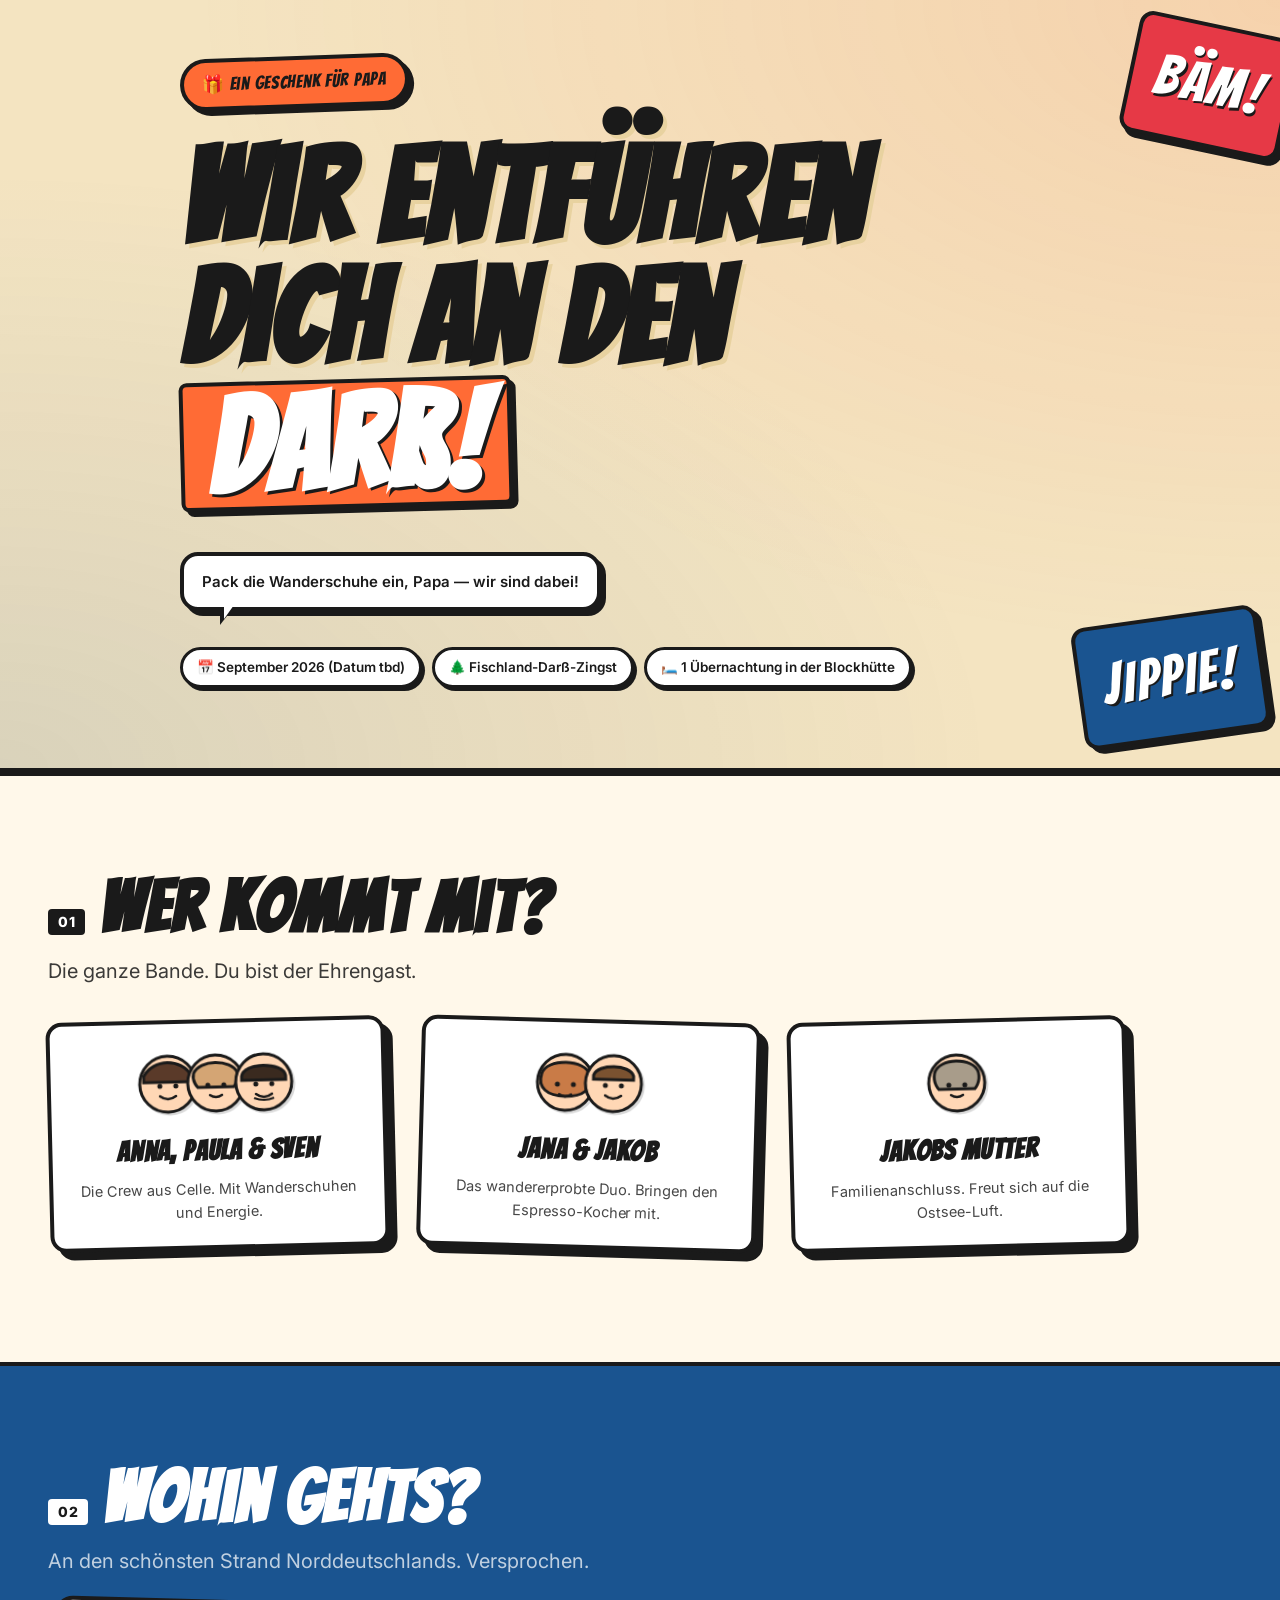
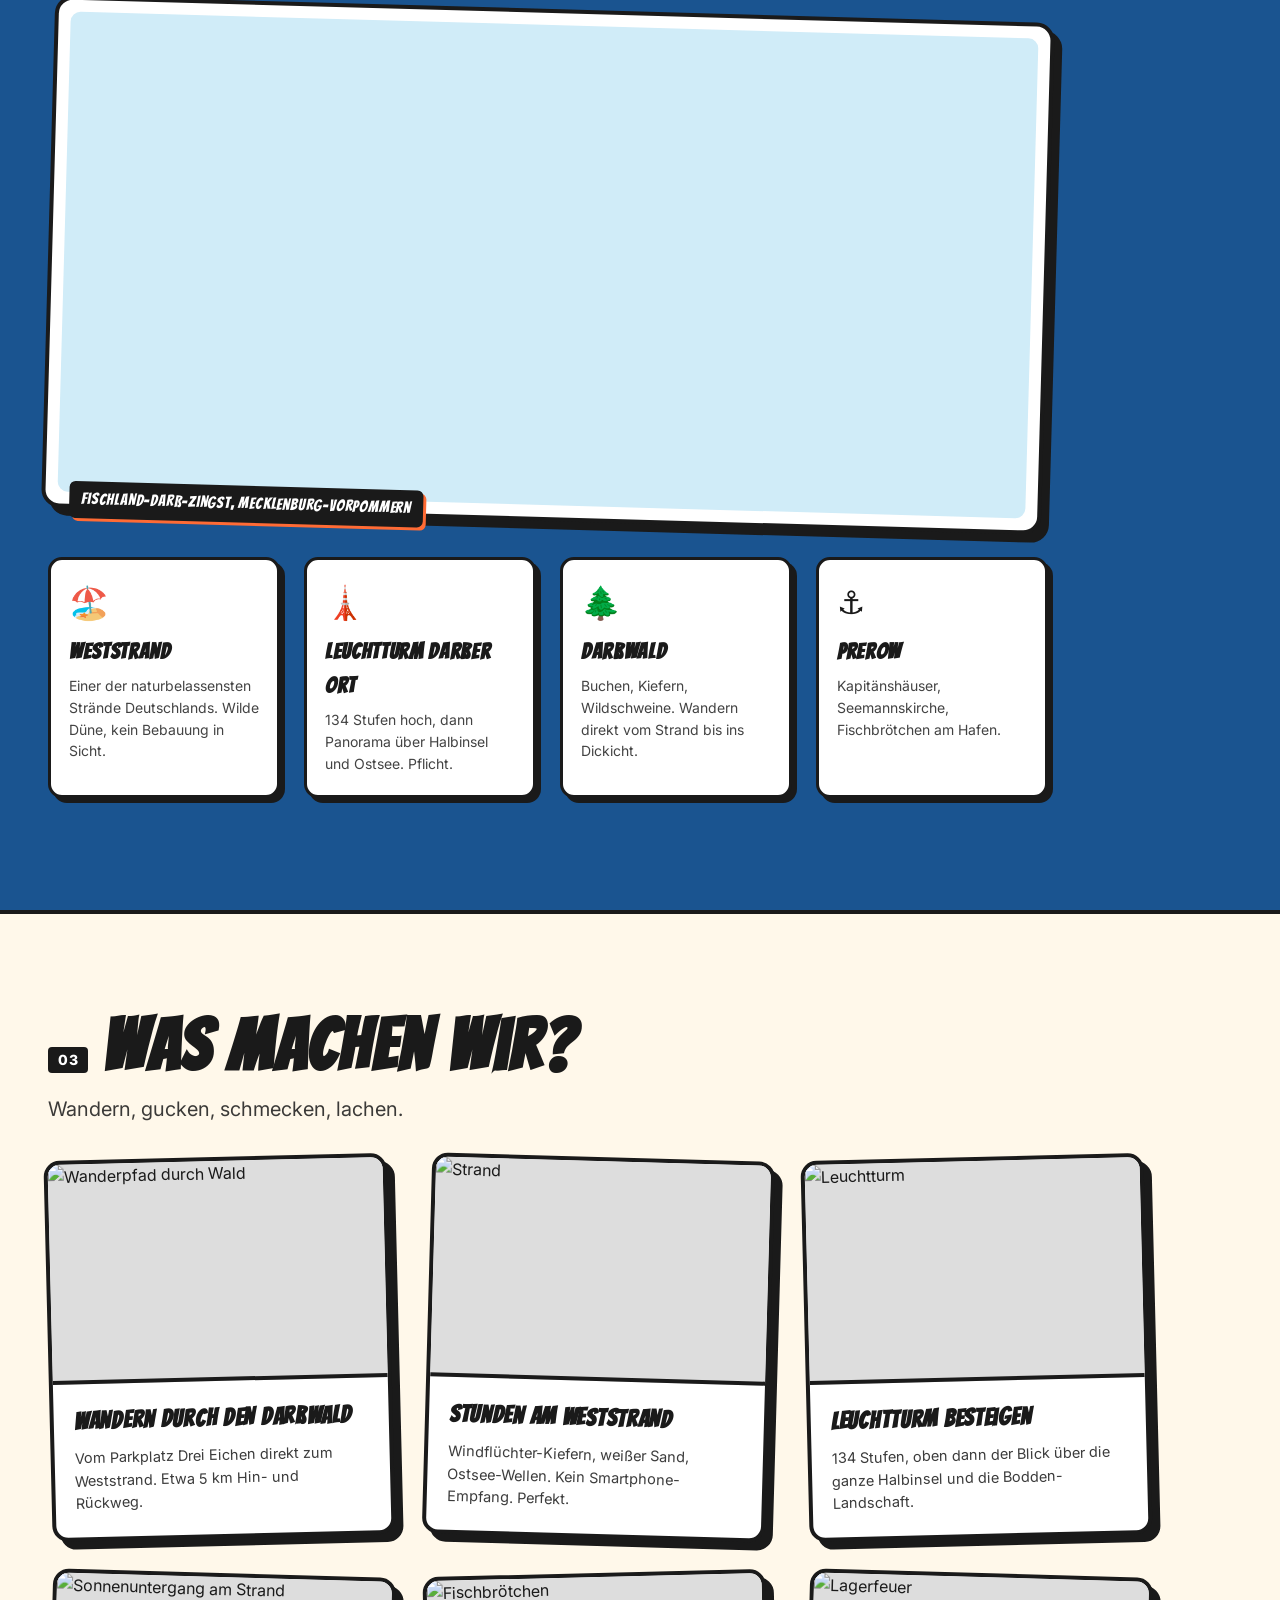
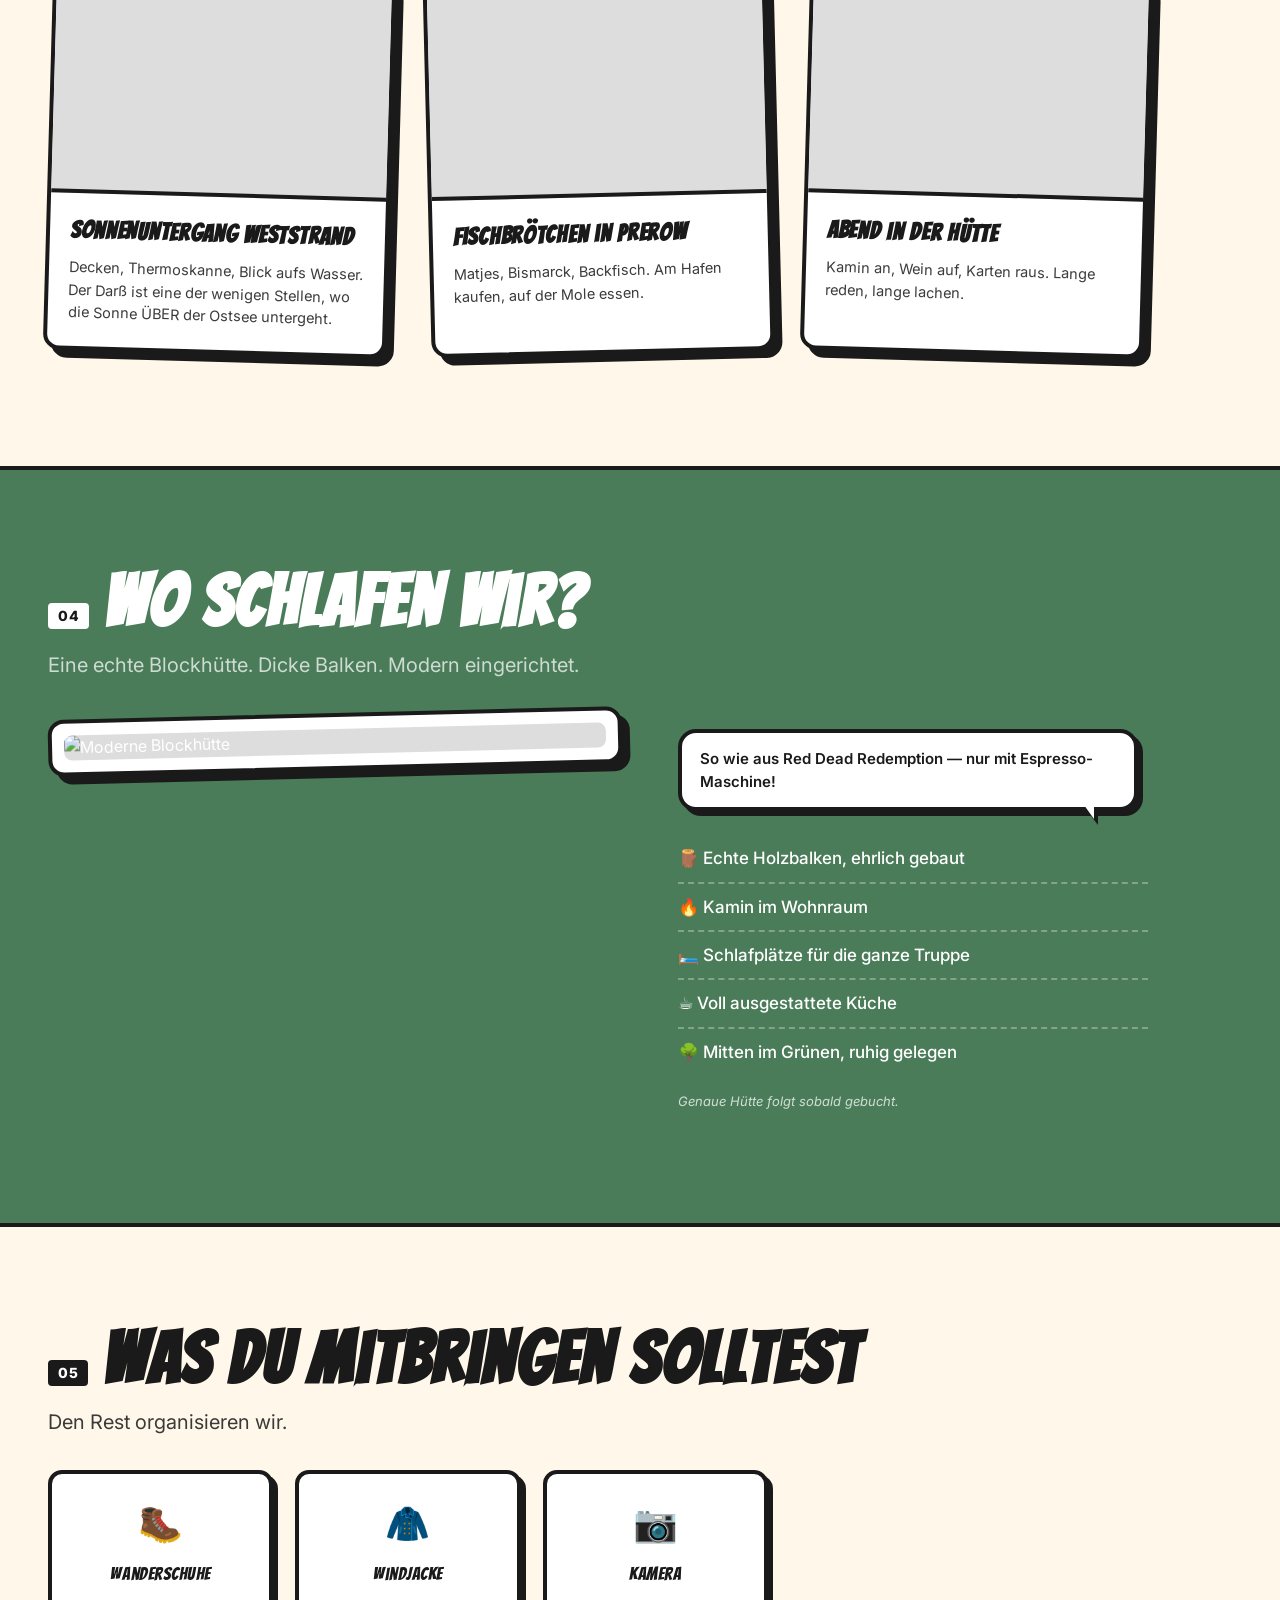
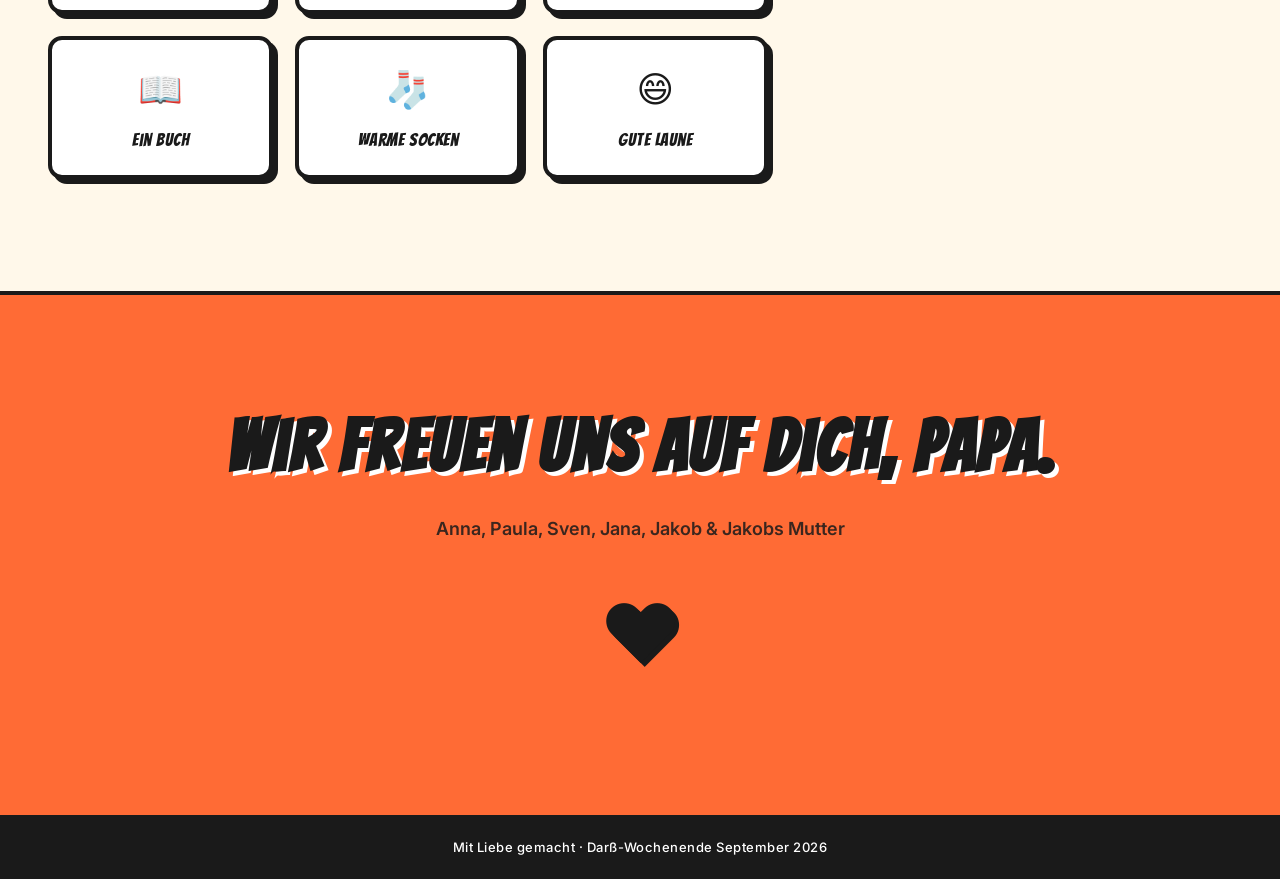
==== papa-darss/index.html @ eb7e9074 "Add /papa-darss/ — Comic-Adventure gift page (hidden subroute) A standalone single-page surprise for" ====
<!doctype html>
<html lang="de">
<head>
<meta charset="utf-8" />
<meta name="viewport" content="width=device-width, initial-scale=1" />
<meta name="robots" content="noindex, nofollow" />
<title>Ein Geschenk für Papa — Darß-Wochenende</title>

<link rel="preconnect" href="https://fonts.googleapis.com" />
<link rel="preconnect" href="https://fonts.gstatic.com" crossorigin />
<link rel="stylesheet" href="https://fonts.googleapis.com/css2?family=Bangers&family=Inter:wght@400;500;600;700&display=swap" />

<!-- Leaflet (mini map lib + CSS, ~42 KB) -->
<link rel="stylesheet" href="https://unpkg.com/leaflet@1.9.4/dist/leaflet.css" integrity="sha512-h9FcoyWjHcOcmEVkxOfTLnmZFWIH0iZhZT1H2TbOq55xssQGEJHEaIm+PgoUaZbRvQTNTluNOEfb1ZRy6D3BOw==" crossorigin="" />

<link rel="stylesheet" href="style.css" />
</head>

<body>

<!-- ===== HERO ===== -->
<header class="hero">
  <div class="hero-inner">
    <span class="hero-badge">🎁 Ein Geschenk für Papa</span>
    <h1 class="hero-title">Wir entführen<br/>dich an den<br/><span class="hl hl-orange">Darß!</span></h1>

    <div class="speech speech-right">
      <p>Pack die Wanderschuhe ein, Papa — wir sind dabei!</p>
    </div>

    <div class="hero-meta">
      <span class="chip">📅 September 2026 (Datum tbd)</span>
      <span class="chip">🌲 Fischland-Darß-Zingst</span>
      <span class="chip">🛏️ 1 Übernachtung in der Blockhütte</span>
    </div>
  </div>
  <span class="bam bam-1">BÄM!</span>
  <span class="bam bam-2">JIPPIE!</span>
</header>

<main>

<!-- ===== WER KOMMT MIT? ===== -->
<section class="section section-cream">
  <h2 class="h2"><span class="h2-num">01</span> Wer kommt mit?</h2>
  <p class="lede">Die ganze Bande. Du bist der Ehrengast.</p>

  <div class="people-grid">

    <article class="person-card tilt-l">
      <div class="person-avatars">
        <!-- Anna -->
        <svg viewBox="0 0 64 64" class="avatar"><circle cx="32" cy="32" r="28" fill="#FFD7B5" stroke="#1a1a1a" stroke-width="3"/><path d="M8 24 C18 6, 46 6, 56 24 L 56 30 L 8 30 Z" fill="#5A3A29" stroke="#1a1a1a" stroke-width="3"/><circle cx="24" cy="34" r="2.5" fill="#1a1a1a"/><circle cx="40" cy="34" r="2.5" fill="#1a1a1a"/><path d="M24 44 Q32 50 40 44" fill="none" stroke="#1a1a1a" stroke-width="2.5" stroke-linecap="round"/></svg>
        <!-- Paula -->
        <svg viewBox="0 0 64 64" class="avatar"><circle cx="32" cy="32" r="28" fill="#FFD7B5" stroke="#1a1a1a" stroke-width="3"/><path d="M10 22 C16 8, 48 8, 54 22 C 56 30, 50 36, 50 36 L 14 36 C 14 36, 8 30, 10 22 Z" fill="#D4A574" stroke="#1a1a1a" stroke-width="3"/><circle cx="24" cy="34" r="2.5" fill="#1a1a1a"/><circle cx="40" cy="34" r="2.5" fill="#1a1a1a"/><path d="M26 44 Q32 48 38 44" fill="none" stroke="#1a1a1a" stroke-width="2.5" stroke-linecap="round"/></svg>
        <!-- Sven -->
        <svg viewBox="0 0 64 64" class="avatar"><circle cx="32" cy="32" r="28" fill="#FFD7B5" stroke="#1a1a1a" stroke-width="3"/><path d="M10 26 C12 12, 52 12, 54 26 L 54 30 L 10 30 Z" fill="#3a2a1f" stroke="#1a1a1a" stroke-width="3"/><circle cx="24" cy="34" r="2.5" fill="#1a1a1a"/><circle cx="40" cy="34" r="2.5" fill="#1a1a1a"/><path d="M24 44 Q32 50 40 44" fill="none" stroke="#1a1a1a" stroke-width="2.5" stroke-linecap="round"/><path d="M22 48 Q32 52 42 48" fill="none" stroke="#1a1a1a" stroke-width="2"/></svg>
      </div>
      <h3>Anna, Paula &amp; Sven</h3>
      <p>Die Crew aus Celle. Mit Wanderschuhen und Energie.</p>
    </article>

    <article class="person-card tilt-r">
      <div class="person-avatars">
        <!-- Jana -->
        <svg viewBox="0 0 64 64" class="avatar"><circle cx="32" cy="32" r="28" fill="#FFD7B5" stroke="#1a1a1a" stroke-width="3"/><path d="M8 24 C12 8, 52 8, 56 24 C 60 38, 50 46, 32 46 C 14 46, 4 38, 8 24 Z" fill="#C97B47" stroke="#1a1a1a" stroke-width="3"/><circle cx="24" cy="34" r="2.5" fill="#1a1a1a"/><circle cx="40" cy="34" r="2.5" fill="#1a1a1a"/><path d="M26 44 Q32 48 38 44" fill="none" stroke="#1a1a1a" stroke-width="2.5" stroke-linecap="round"/></svg>
        <!-- Jakob -->
        <svg viewBox="0 0 64 64" class="avatar"><circle cx="32" cy="32" r="28" fill="#FFD7B5" stroke="#1a1a1a" stroke-width="3"/><path d="M12 24 C16 12, 48 12, 52 24 L 52 28 L 12 28 Z" fill="#7a5230" stroke="#1a1a1a" stroke-width="3"/><circle cx="24" cy="34" r="2.5" fill="#1a1a1a"/><circle cx="40" cy="34" r="2.5" fill="#1a1a1a"/><path d="M24 44 Q32 50 40 44" fill="none" stroke="#1a1a1a" stroke-width="2.5" stroke-linecap="round"/></svg>
      </div>
      <h3>Jana &amp; Jakob</h3>
      <p>Das wandererprobte Duo. Bringen den Espresso-Kocher mit.</p>
    </article>

    <article class="person-card tilt-l">
      <div class="person-avatars">
        <!-- Jakobs Mutter -->
        <svg viewBox="0 0 64 64" class="avatar"><circle cx="32" cy="32" r="28" fill="#FFD7B5" stroke="#1a1a1a" stroke-width="3"/><path d="M10 22 C14 6, 50 6, 54 22 C 56 32, 50 38, 50 38 L 14 38 C 14 38, 8 32, 10 22 Z" fill="#a89c8a" stroke="#1a1a1a" stroke-width="3"/><circle cx="24" cy="34" r="2.5" fill="#1a1a1a"/><circle cx="40" cy="34" r="2.5" fill="#1a1a1a"/><path d="M26 44 Q32 48 38 44" fill="none" stroke="#1a1a1a" stroke-width="2.5" stroke-linecap="round"/></svg>
      </div>
      <h3>Jakobs Mutter</h3>
      <p>Familienanschluss. Freut sich auf die Ostsee-Luft.</p>
    </article>

  </div>
</section>

<!-- ===== WOHIN? ===== -->
<section class="section section-blue">
  <h2 class="h2"><span class="h2-num">02</span> Wohin gehts?</h2>
  <p class="lede">An den schönsten Strand Norddeutschlands. Versprochen.</p>

  <div class="map-wrap tilt-r">
    <div id="darss-map" class="darss-map"></div>
    <span class="map-tag">Fischland-Darß-Zingst, Mecklenburg-Vorpommern</span>
  </div>

  <div class="spots-grid">
    <div class="spot-card">
      <span class="spot-icon">🏖️</span>
      <h4>Weststrand</h4>
      <p>Einer der naturbelassensten Strände Deutschlands. Wilde Düne, kein Bebauung in Sicht.</p>
    </div>
    <div class="spot-card">
      <span class="spot-icon">🗼</span>
      <h4>Leuchtturm Darßer Ort</h4>
      <p>134 Stufen hoch, dann Panorama über Halbinsel und Ostsee. Pflicht.</p>
    </div>
    <div class="spot-card">
      <span class="spot-icon">🌲</span>
      <h4>Darßwald</h4>
      <p>Buchen, Kiefern, Wildschweine. Wandern direkt vom Strand bis ins Dickicht.</p>
    </div>
    <div class="spot-card">
      <span class="spot-icon">⚓</span>
      <h4>Prerow</h4>
      <p>Kapitänshäuser, Seemannskirche, Fischbrötchen am Hafen.</p>
    </div>
  </div>
</section>

<!-- ===== WAS MACHEN WIR? ===== -->
<section class="section section-cream">
  <h2 class="h2"><span class="h2-num">03</span> Was machen wir?</h2>
  <p class="lede">Wandern, gucken, schmecken, lachen.</p>

  <div class="acts-grid">

    <article class="act-card tilt-l">
      <img class="act-img" alt="Wanderpfad durch Wald"
        src="https://images.unsplash.com/photo-1448375240586-882707db888b?w=800&auto=format&fit=crop" />
      <div class="act-body">
        <h4>Wandern durch den Darßwald</h4>
        <p>Vom Parkplatz Drei Eichen direkt zum Weststrand. Etwa 5 km Hin- und Rückweg.</p>
      </div>
    </article>

    <article class="act-card tilt-r">
      <img class="act-img" alt="Strand"
        src="https://images.unsplash.com/photo-1507525428034-b723cf961d3e?w=800&auto=format&fit=crop" />
      <div class="act-body">
        <h4>Stunden am Weststrand</h4>
        <p>Windflüchter-Kiefern, weißer Sand, Ostsee-Wellen. Kein Smartphone-Empfang. Perfekt.</p>
      </div>
    </article>

    <article class="act-card tilt-l">
      <img class="act-img" alt="Leuchtturm"
        src="https://images.unsplash.com/photo-1507842217343-583bb7270b66?w=800&auto=format&fit=crop" />
      <div class="act-body">
        <h4>Leuchtturm besteigen</h4>
        <p>134 Stufen, oben dann der Blick über die ganze Halbinsel und die Bodden-Landschaft.</p>
      </div>
    </article>

    <article class="act-card tilt-r">
      <img class="act-img" alt="Sonnenuntergang am Strand"
        src="https://images.unsplash.com/photo-1495616811223-4d98c6e9c869?w=800&auto=format&fit=crop" />
      <div class="act-body">
        <h4>Sonnenuntergang Weststrand</h4>
        <p>Decken, Thermoskanne, Blick aufs Wasser. Der Darß ist eine der wenigen Stellen, wo die Sonne ÜBER der Ostsee untergeht.</p>
      </div>
    </article>

    <article class="act-card tilt-l">
      <img class="act-img" alt="Fischbrötchen"
        src="https://images.unsplash.com/photo-1565299624946-b28f40a0ae38?w=800&auto=format&fit=crop" />
      <div class="act-body">
        <h4>Fischbrötchen in Prerow</h4>
        <p>Matjes, Bismarck, Backfisch. Am Hafen kaufen, auf der Mole essen.</p>
      </div>
    </article>

    <article class="act-card tilt-r">
      <img class="act-img" alt="Lagerfeuer"
        src="https://images.unsplash.com/photo-1475738972911-5b44ce984c42?w=800&auto=format&fit=crop" />
      <div class="act-body">
        <h4>Abend in der Hütte</h4>
        <p>Kamin an, Wein auf, Karten raus. Lange reden, lange lachen.</p>
      </div>
    </article>

  </div>
</section>

<!-- ===== UNTERKUNFT ===== -->
<section class="section section-green">
  <h2 class="h2"><span class="h2-num">04</span> Wo schlafen wir?</h2>
  <p class="lede">Eine echte Blockhütte. Dicke Balken. Modern eingerichtet.</p>

  <div class="cabin-row">
    <div class="cabin-photo tilt-l">
      <img alt="Moderne Blockhütte"
        src="https://images.unsplash.com/photo-1542718610-a1d656d1884c?w=900&auto=format&fit=crop" />
    </div>

    <div class="cabin-info">
      <div class="speech speech-left">
        <p>So wie aus Red Dead Redemption — nur mit Espresso-Maschine!</p>
      </div>
      <ul class="cabin-bullets">
        <li>🪵 Echte Holzbalken, ehrlich gebaut</li>
        <li>🔥 Kamin im Wohnraum</li>
        <li>🛏️ Schlafplätze für die ganze Truppe</li>
        <li>☕ Voll ausgestattete Küche</li>
        <li>🌳 Mitten im Grünen, ruhig gelegen</li>
      </ul>
      <p class="cabin-note">Genaue Hütte folgt sobald gebucht.</p>
    </div>
  </div>
</section>

<!-- ===== PACKLISTE ===== -->
<section class="section section-cream">
  <h2 class="h2"><span class="h2-num">05</span> Was du mitbringen solltest</h2>
  <p class="lede">Den Rest organisieren wir.</p>

  <div class="pack-grid">
    <div class="pack-tile"><span>🥾</span><p>Wanderschuhe</p></div>
    <div class="pack-tile"><span>🧥</span><p>Windjacke</p></div>
    <div class="pack-tile"><span>📷</span><p>Kamera</p></div>
    <div class="pack-tile"><span>📖</span><p>Ein Buch</p></div>
    <div class="pack-tile"><span>🧦</span><p>Warme Socken</p></div>
    <div class="pack-tile"><span>😄</span><p>Gute Laune</p></div>
  </div>
</section>

<!-- ===== CLOSER ===== -->
<section class="section section-orange closer">
  <h2 class="closer-title">Wir freuen uns auf dich, Papa.</h2>
  <p class="closer-sub">Anna, Paula, Sven, Jana, Jakob &amp; Jakobs Mutter</p>
  <span class="closer-heart">❤️</span>
</section>

</main>

<footer class="page-footer">
  <p>Mit Liebe gemacht · Darß-Wochenende September 2026</p>
</footer>

<!-- Leaflet (mini map lib) -->
<script src="https://unpkg.com/leaflet@1.9.4/dist/leaflet.js" integrity="sha512-BB3hKbKWOc9Ez/TAwyWxNXeoV9c1v6FIeYiBieIWkpLjauysF18NzgR1MBNBXf8/KABdlkX68nAhlwcDFLGPCQ==" crossorigin=""></script>
<script src="map.js"></script>

</body>
</html>
---- papa-darss/style.css ----
/* ─────────────────────────────────────────────────────────────
   Papa-Darß — Comic-Adventure
   Standalone gift page. Not linked from the main portfolio.
   ───────────────────────────────────────────────────────────── */

:root{
  --sand: #F4E4C1;
  --sand-deep: #E8D2A0;
  --ocean: #1A5490;
  --ocean-deep: #0F3B6B;
  --sun: #FF6B35;
  --grass: #4A7C59;
  --red: #E63946;
  --ink: #1a1a1a;
  --paper: #FFF8EA;

  --b: 4px;
  --shadow: 5px 5px 0 0 var(--ink);
  --shadow-lg: 8px 8px 0 0 var(--ink);

  --display: "Bangers", "Lilita One", "Arial Black", sans-serif;
  --body: "Inter", system-ui, -apple-system, sans-serif;
}

*{ box-sizing: border-box; }
html, body{ margin: 0; padding: 0; overflow-x: clip; }
html{ scroll-behavior: smooth; }

body{
  background: var(--sand);
  color: var(--ink);
  font-family: var(--body);
  font-size: 16px;
  line-height: 1.55;
  -webkit-font-smoothing: antialiased;
  background-image:
    radial-gradient(circle, rgba(0,0,0,.06) 1px, transparent 1.5px);
  background-size: 14px 14px;
}

/* ── Section base ───────────────────────────────────────── */
.section{
  position: relative;
  padding: 64px 20px 80px;
  border-top: var(--b) solid var(--ink);
}
.section-cream{ background: var(--paper); }
.section-blue{
  background: var(--ocean);
  color: #fff;
}
.section-blue .lede{ color: rgba(255,255,255,.85); }
.section-green{ background: var(--grass); color: #fff; }
.section-green .lede{ color: rgba(255,255,255,.85); }
.section-orange{ background: var(--sun); color: var(--ink); }

@media (min-width: 720px){
  .section{ padding: 96px 48px 112px; }
}

.h2{
  font-family: var(--display);
  font-size: clamp(40px, 8vw, 72px);
  letter-spacing: 0.02em;
  margin: 0 0 12px;
  line-height: 1;
  display: flex;
  align-items: baseline;
  gap: 14px;
  flex-wrap: wrap;
}
.h2-num{
  display: inline-block;
  background: var(--ink);
  color: #fff;
  font-family: var(--body);
  font-weight: 800;
  font-size: 14px;
  padding: 6px 10px;
  border-radius: 4px;
  letter-spacing: 0.05em;
  transform: translateY(-6px);
}
.section-blue .h2-num,
.section-green .h2-num{
  background: #fff;
  color: var(--ink);
}
.lede{
  font-size: clamp(16px, 2.4vw, 20px);
  margin: 0 0 32px;
  max-width: 60ch;
  opacity: .85;
}

/* ── HERO ───────────────────────────────────────────────── */
.hero{
  position: relative;
  background:
    radial-gradient(ellipse at top right, rgba(255,107,53,.15), transparent 60%),
    radial-gradient(ellipse at bottom left, rgba(26,84,144,.12), transparent 55%),
    var(--sand);
  background-size: cover;
  padding: 56px 20px 80px;
  border-bottom: var(--b) solid var(--ink);
  overflow: hidden;
}
.hero-inner{
  max-width: 920px;
  margin: 0 auto;
  position: relative;
  z-index: 2;
}
.hero-badge{
  display: inline-block;
  background: var(--sun);
  color: var(--ink);
  border: var(--b) solid var(--ink);
  border-radius: 999px;
  padding: 8px 18px;
  font-family: var(--display);
  font-size: 18px;
  letter-spacing: 0.04em;
  box-shadow: var(--shadow);
  transform: rotate(-2deg);
  margin-bottom: 28px;
}
.hero-title{
  font-family: var(--display);
  font-size: clamp(56px, 14vw, 132px);
  line-height: 0.92;
  letter-spacing: 0.01em;
  margin: 0 0 28px;
  color: var(--ink);
  text-shadow: 4px 4px 0 var(--sand-deep);
}
.hl{
  display: inline-block;
  padding: 0 0.18em;
  border: var(--b) solid var(--ink);
  border-radius: 8px;
  box-shadow: var(--shadow);
  transform: rotate(-1.5deg);
}
.hl-orange{ background: var(--sun); color: #fff; text-shadow: 3px 3px 0 var(--ink); }

.hero-meta{
  display: flex;
  flex-wrap: wrap;
  gap: 10px;
  margin-top: 36px;
}
.chip{
  display: inline-block;
  background: #fff;
  color: var(--ink);
  border: 3px solid var(--ink);
  border-radius: 999px;
  padding: 7px 14px;
  font-weight: 600;
  font-size: 13.5px;
  box-shadow: 3px 3px 0 0 var(--ink);
}

/* BAM!-style burst badges */
.bam{
  position: absolute;
  display: inline-block;
  font-family: var(--display);
  font-size: clamp(28px, 6vw, 56px);
  letter-spacing: 0.05em;
  background: var(--red);
  color: #fff;
  padding: 14px 22px;
  border: var(--b) solid var(--ink);
  border-radius: 14px;
  box-shadow: var(--shadow);
  text-shadow: 2px 2px 0 var(--ink);
  z-index: 3;
}
.bam-1{ top: 24px; right: -10px; transform: rotate(12deg); }
.bam-2{
  bottom: 30px; right: 16px;
  background: var(--ocean);
  transform: rotate(-8deg);
}
@media (max-width: 720px){
  .bam-1{ font-size: 22px; padding: 8px 14px; right: -6px; }
  .bam-2{ display: none; }
}

/* ── Speech bubbles ─────────────────────────────────────── */
.speech{
  position: relative;
  display: inline-block;
  background: #fff;
  color: var(--ink);
  border: var(--b) solid var(--ink);
  border-radius: 18px;
  padding: 14px 18px;
  font-weight: 600;
  font-size: 15px;
  max-width: 460px;
  box-shadow: var(--shadow);
  margin-top: 16px;
}
.speech p{ margin: 0; }
.speech::before,
.speech::after{
  content: "";
  position: absolute;
  bottom: -18px;
  width: 0; height: 0;
  border-style: solid;
}
.speech-right::before{
  left: 36px;
  border-width: 18px 14px 0 0;
  border-color: var(--ink) transparent transparent transparent;
}
.speech-right::after{
  left: 40px;
  bottom: -12px;
  border-width: 14px 10px 0 0;
  border-color: #fff transparent transparent transparent;
}
.speech-left::before{
  right: 36px;
  border-width: 18px 0 0 14px;
  border-color: var(--ink) transparent transparent transparent;
}
.speech-left::after{
  right: 40px;
  bottom: -12px;
  border-width: 14px 0 0 10px;
  border-color: #fff transparent transparent transparent;
}

/* ── PEOPLE ─────────────────────────────────────────────── */
.people-grid{
  display: grid;
  grid-template-columns: 1fr;
  gap: 24px;
  max-width: 1080px;
}
@media (min-width: 720px){
  .people-grid{ grid-template-columns: repeat(3, 1fr); gap: 32px; }
}
.person-card{
  background: #fff;
  border: var(--b) solid var(--ink);
  border-radius: 16px;
  box-shadow: var(--shadow-lg);
  padding: 24px 22px 22px;
  text-align: center;
}
.person-card h3{
  font-family: var(--display);
  font-size: 28px;
  margin: 14px 0 6px;
  letter-spacing: 0.03em;
}
.person-card p{ margin: 0; font-size: 14.5px; opacity: .8; }
.person-avatars{
  display: flex; justify-content: center; gap: -12px;
  margin: 4px 0 8px;
}
.avatar{
  width: 64px; height: 64px;
  margin: 0 -8px;
  filter: drop-shadow(2px 2px 0 rgba(0,0,0,.15));
}

.tilt-l{ transform: rotate(-1.4deg); }
.tilt-r{ transform: rotate(1.6deg); }

/* ── MAP ────────────────────────────────────────────────── */
.map-wrap{
  position: relative;
  background: #fff;
  border: var(--b) solid var(--ink);
  border-radius: 18px;
  box-shadow: var(--shadow-lg);
  padding: 12px;
  margin-bottom: 36px;
  max-width: 1000px;
}
.darss-map{
  width: 100%;
  height: 360px;
  border-radius: 10px;
  overflow: hidden;
  background: #cfe6f0;
  /* slight stylization to push the watercolor toward "comic" */
  filter: contrast(1.05) saturate(1.15);
}
@media (min-width: 720px){
  .darss-map{ height: 480px; }
}
.map-tag{
  position: absolute;
  bottom: -14px;
  left: 24px;
  background: var(--ink);
  color: #fff;
  font-family: var(--display);
  font-size: 16px;
  letter-spacing: 0.05em;
  padding: 6px 12px;
  border-radius: 6px;
  box-shadow: 3px 3px 0 var(--sun);
}
/* Custom map pin (Leaflet DivIcon) */
.map-pin{
  background: var(--red);
  color: #fff;
  border: 3px solid var(--ink);
  border-radius: 999px;
  padding: 6px 12px;
  font-family: var(--display);
  font-size: 14px;
  letter-spacing: 0.04em;
  box-shadow: 3px 3px 0 var(--ink);
  white-space: nowrap;
  transform: translate(-50%, -110%);
  position: relative;
}
.map-pin.is-blue{ background: var(--ocean); }
.map-pin.is-green{ background: var(--grass); }
.map-pin.is-orange{ background: var(--sun); color: var(--ink); text-shadow: none; }

.spots-grid{
  display: grid;
  grid-template-columns: 1fr;
  gap: 18px;
  max-width: 1000px;
}
@media (min-width: 720px){
  .spots-grid{ grid-template-columns: repeat(2, 1fr); gap: 24px; }
}
@media (min-width: 1100px){
  .spots-grid{ grid-template-columns: repeat(4, 1fr); }
}
.spot-card{
  background: #fff;
  color: var(--ink);
  border: 3px solid var(--ink);
  border-radius: 14px;
  box-shadow: 5px 5px 0 var(--ink);
  padding: 18px 18px 20px;
}
.spot-icon{ font-size: 32px; display: block; margin-bottom: 8px; }
.spot-card h4{
  font-family: var(--display);
  font-size: 22px;
  margin: 0 0 6px;
  letter-spacing: 0.03em;
}
.spot-card p{ margin: 0; font-size: 14px; opacity: .82; }

/* ── ACTIVITIES ─────────────────────────────────────────── */
.acts-grid{
  display: grid;
  grid-template-columns: 1fr;
  gap: 28px;
  max-width: 1100px;
}
@media (min-width: 720px){
  .acts-grid{ grid-template-columns: repeat(2, 1fr); gap: 36px; }
}
@media (min-width: 1100px){
  .acts-grid{ grid-template-columns: repeat(3, 1fr); }
}
.act-card{
  background: #fff;
  border: var(--b) solid var(--ink);
  border-radius: 16px;
  box-shadow: var(--shadow-lg);
  overflow: hidden;
  display: flex;
  flex-direction: column;
}
.act-img{
  width: 100%;
  height: 220px;
  object-fit: cover;
  display: block;
  border-bottom: var(--b) solid var(--ink);
  background: #ddd;
}
.act-body{ padding: 18px 20px 22px; }
.act-body h4{
  font-family: var(--display);
  font-size: 24px;
  margin: 0 0 8px;
  letter-spacing: 0.03em;
}
.act-body p{ margin: 0; font-size: 14.5px; opacity: .85; }

/* ── CABIN ──────────────────────────────────────────────── */
.cabin-row{
  display: grid;
  grid-template-columns: 1fr;
  gap: 32px;
  max-width: 1100px;
  align-items: start;
}
@media (min-width: 900px){
  .cabin-row{ grid-template-columns: 1.1fr .9fr; gap: 56px; }
}
.cabin-photo{
  background: #fff;
  border: var(--b) solid var(--ink);
  border-radius: 16px;
  box-shadow: var(--shadow-lg);
  padding: 12px;
}
.cabin-photo img{
  width: 100%;
  height: auto;
  border-radius: 8px;
  display: block;
  background: #ddd;
}
.cabin-info{ color: #fff; }
.cabin-info .speech{ color: var(--ink); }
.cabin-bullets{
  list-style: none;
  margin: 24px 0 16px;
  padding: 0;
  font-size: 17px;
  font-weight: 500;
}
.cabin-bullets li{
  padding: 10px 0;
  border-bottom: 2px dashed rgba(255,255,255,.3);
}
.cabin-bullets li:last-child{ border-bottom: none; }
.cabin-note{
  font-style: italic;
  font-size: 13px;
  opacity: .75;
  margin: 0;
}

/* ── PACK LIST ──────────────────────────────────────────── */
.pack-grid{
  display: grid;
  grid-template-columns: repeat(2, 1fr);
  gap: 16px;
  max-width: 720px;
}
@media (min-width: 720px){
  .pack-grid{ grid-template-columns: repeat(3, 1fr); gap: 22px; }
}
.pack-tile{
  background: #fff;
  border: var(--b) solid var(--ink);
  border-radius: 14px;
  box-shadow: 5px 5px 0 var(--ink);
  padding: 22px 14px;
  text-align: center;
}
.pack-tile span{
  display: block;
  font-size: 36px;
  margin-bottom: 8px;
}
.pack-tile p{
  margin: 0;
  font-family: var(--display);
  font-size: 18px;
  letter-spacing: 0.03em;
}

/* ── CLOSER ─────────────────────────────────────────────── */
.closer{
  text-align: center;
  padding: 96px 20px 120px;
}
.closer-title{
  font-family: var(--display);
  font-size: clamp(40px, 7vw, 72px);
  margin: 0 0 12px;
  letter-spacing: 0.03em;
  text-shadow: 4px 4px 0 #fff;
}
.closer-sub{
  font-size: 18px;
  font-weight: 600;
  margin: 0 0 28px;
  opacity: .85;
}
.closer-heart{
  display: inline-block;
  font-size: 80px;
  filter: drop-shadow(4px 4px 0 var(--ink));
  animation: heart-beat 2.4s ease-in-out infinite;
}
@keyframes heart-beat{
  0%, 100%{ transform: scale(1); }
  20%, 60%{ transform: scale(1.12); }
  40%, 80%{ transform: scale(0.98); }
}

/* ── FOOTER ─────────────────────────────────────────────── */
.page-footer{
  background: var(--ink);
  color: #fff;
  text-align: center;
  padding: 22px 20px;
  font-size: 13px;
  font-weight: 500;
  letter-spacing: 0.04em;
}
.page-footer p{ margin: 0; }

/* ── Reduced motion ─────────────────────────────────────── */
@media (prefers-reduced-motion: reduce){
  .closer-heart{ animation: none; }
  html{ scroll-behavior: auto; }
}
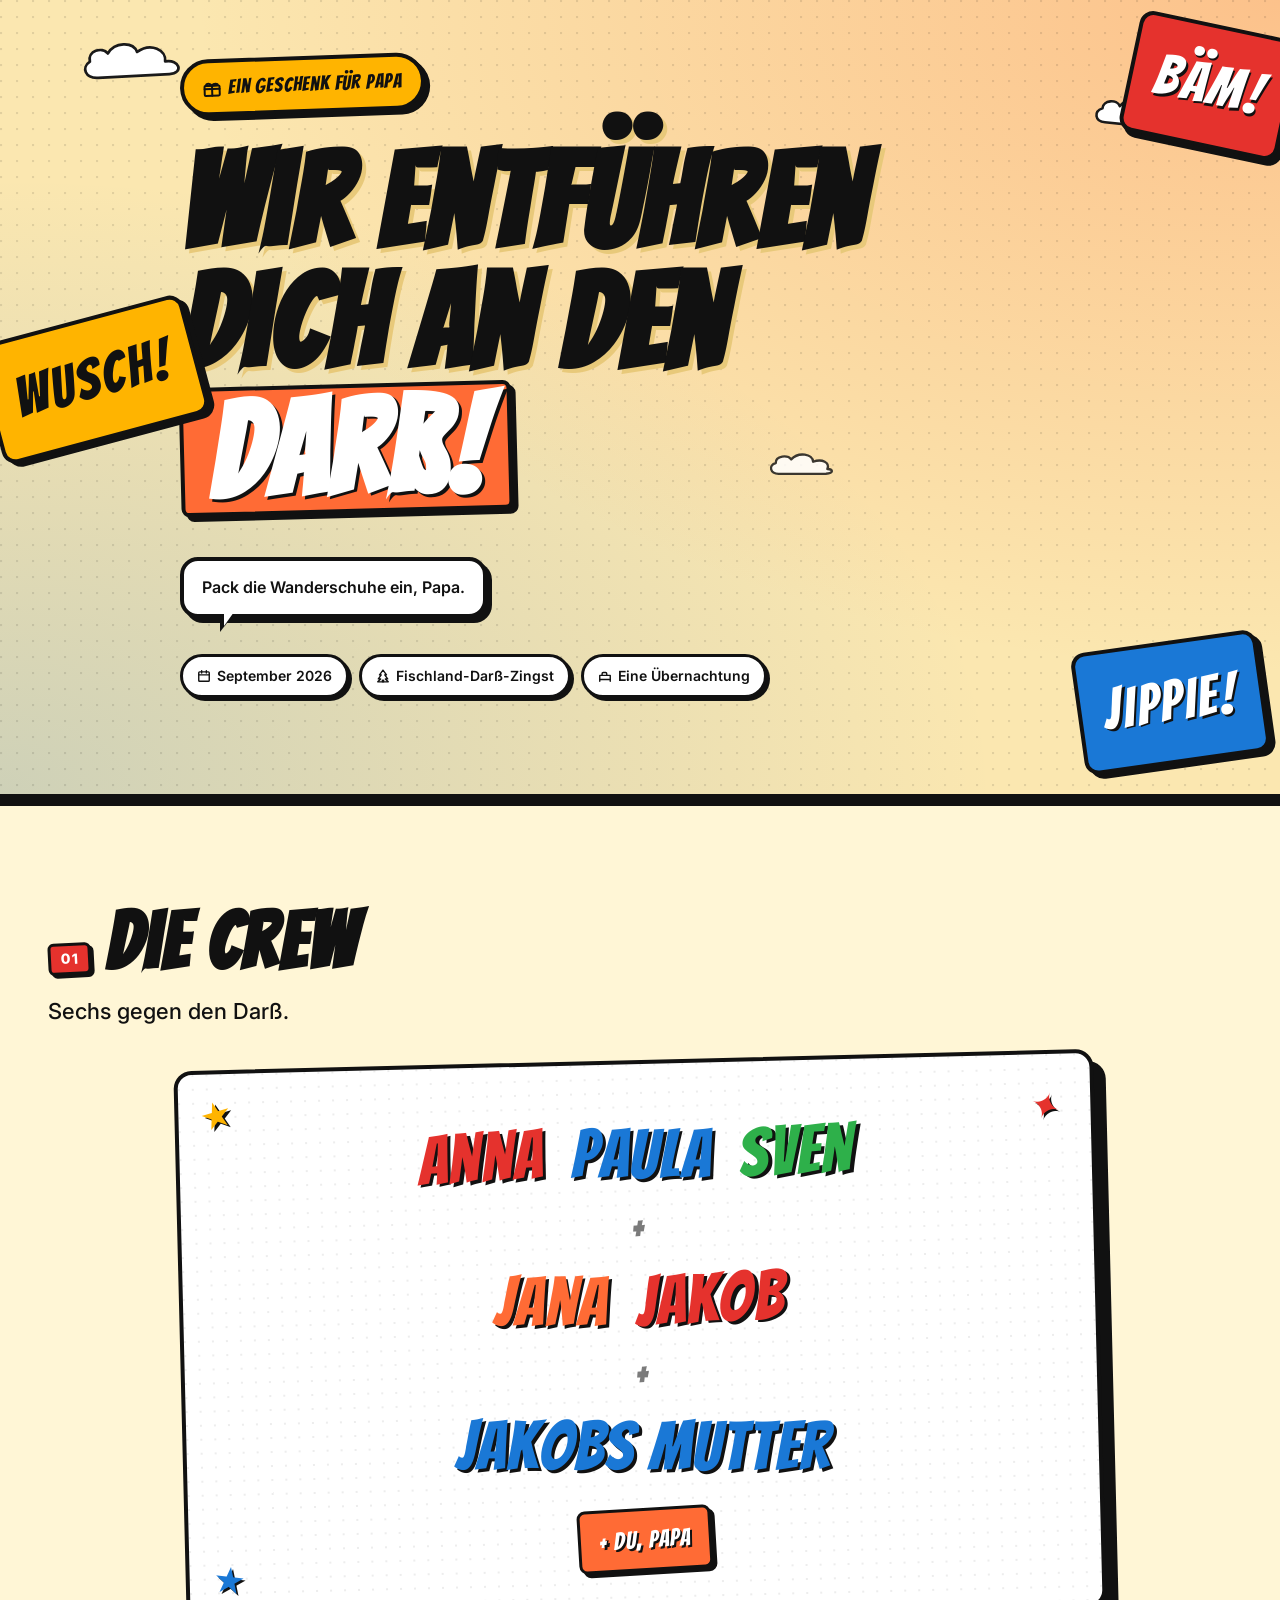
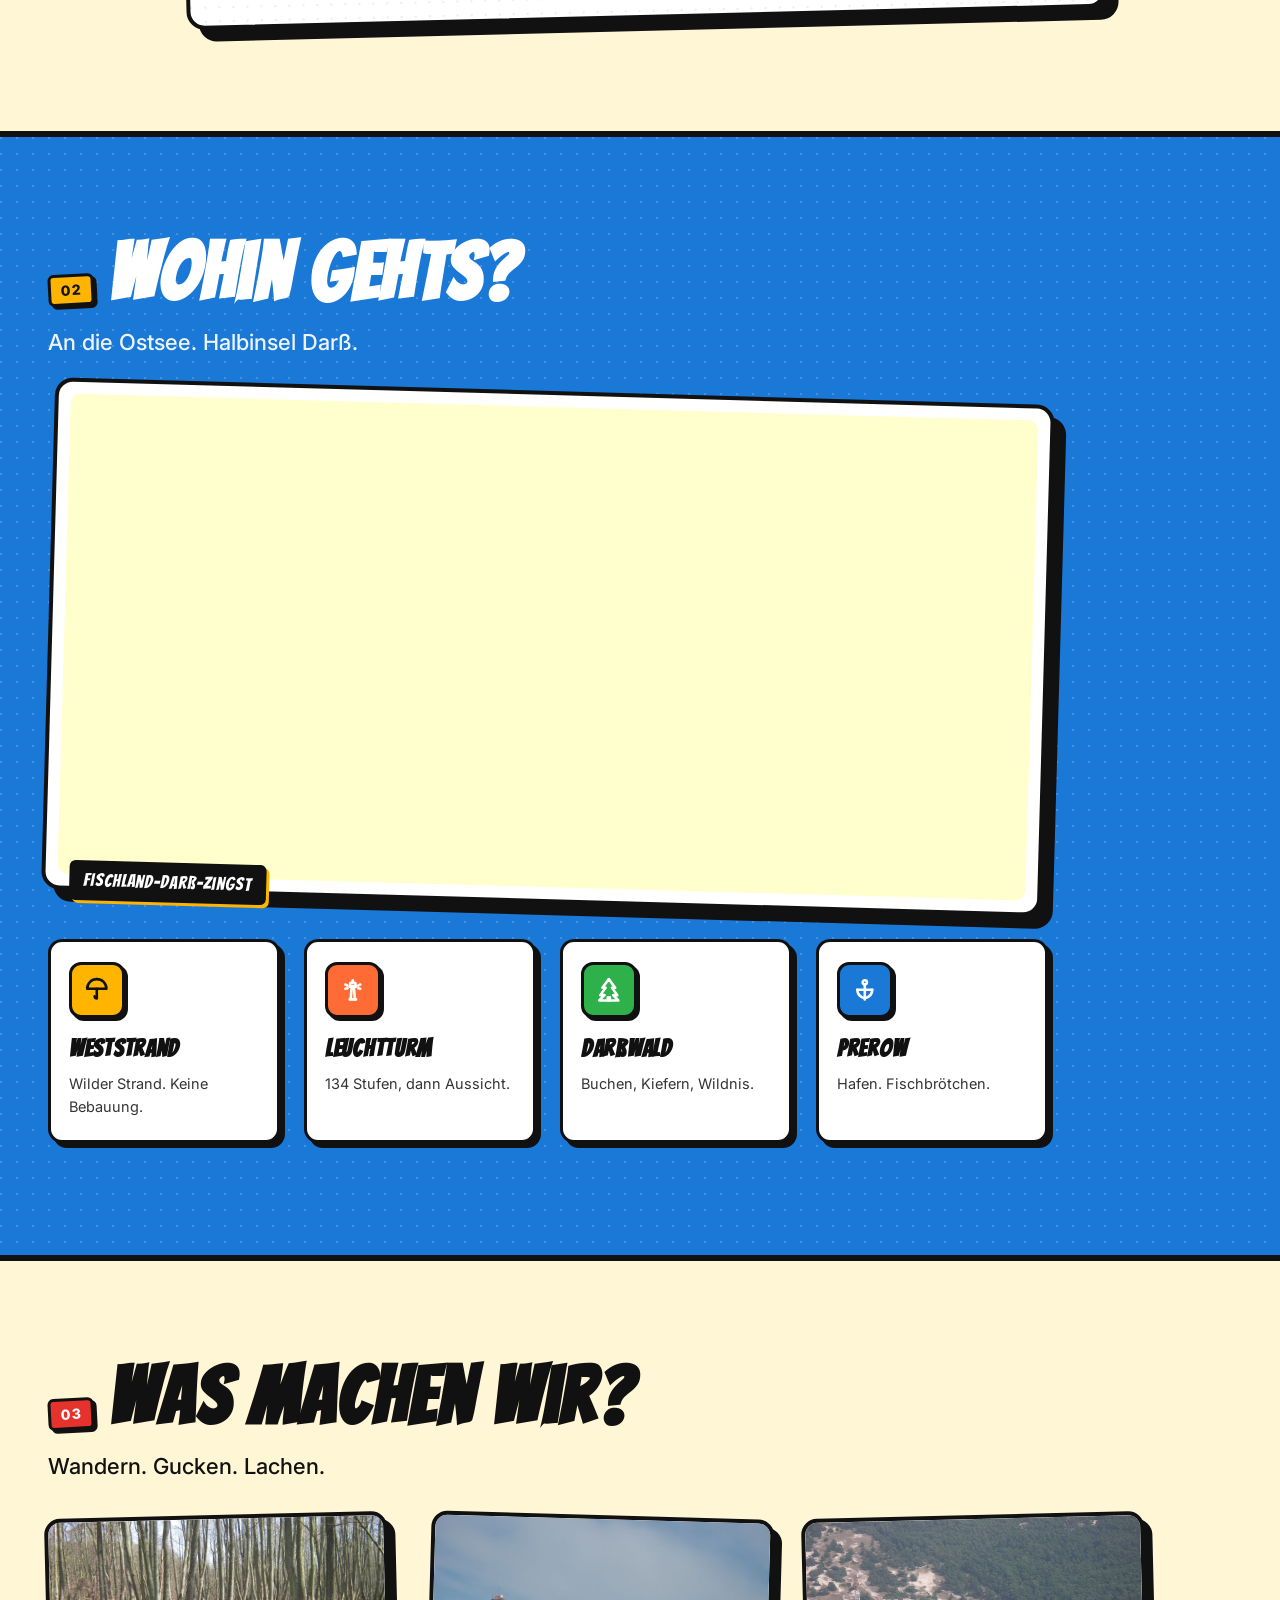
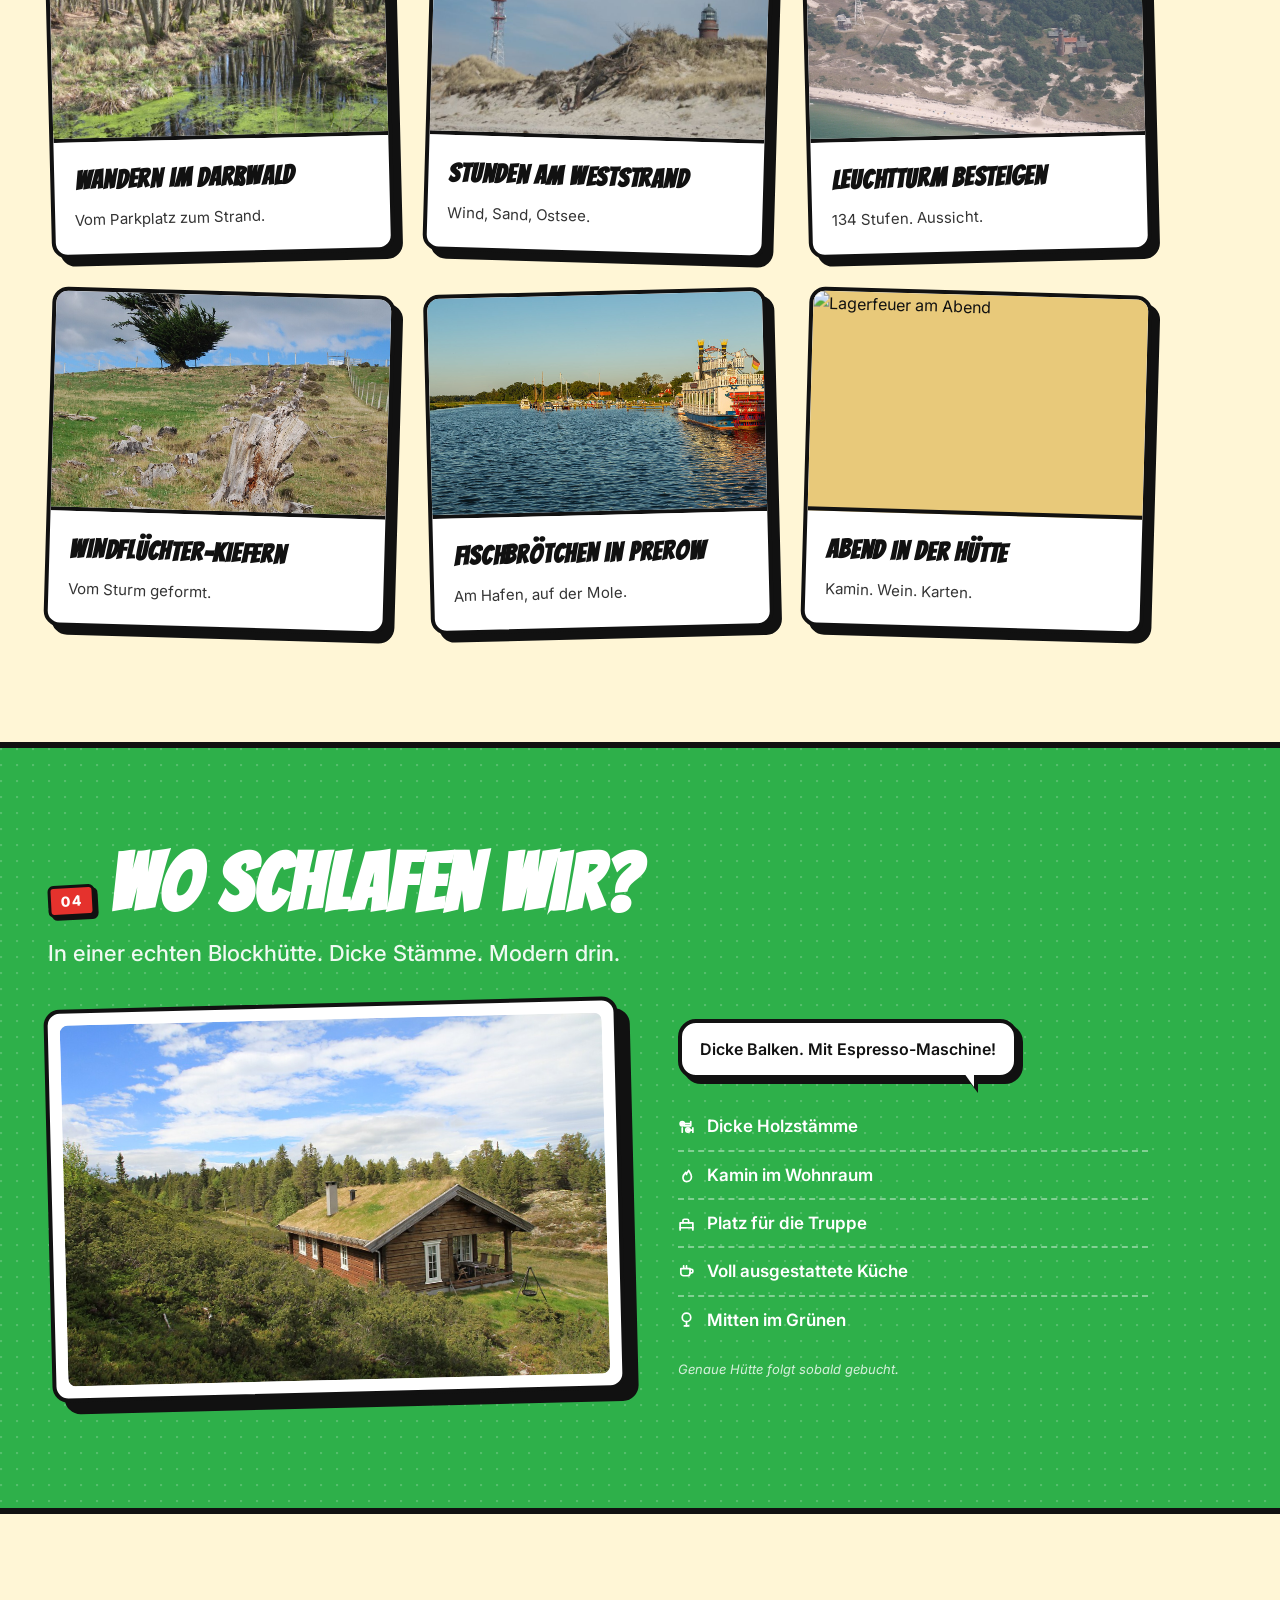
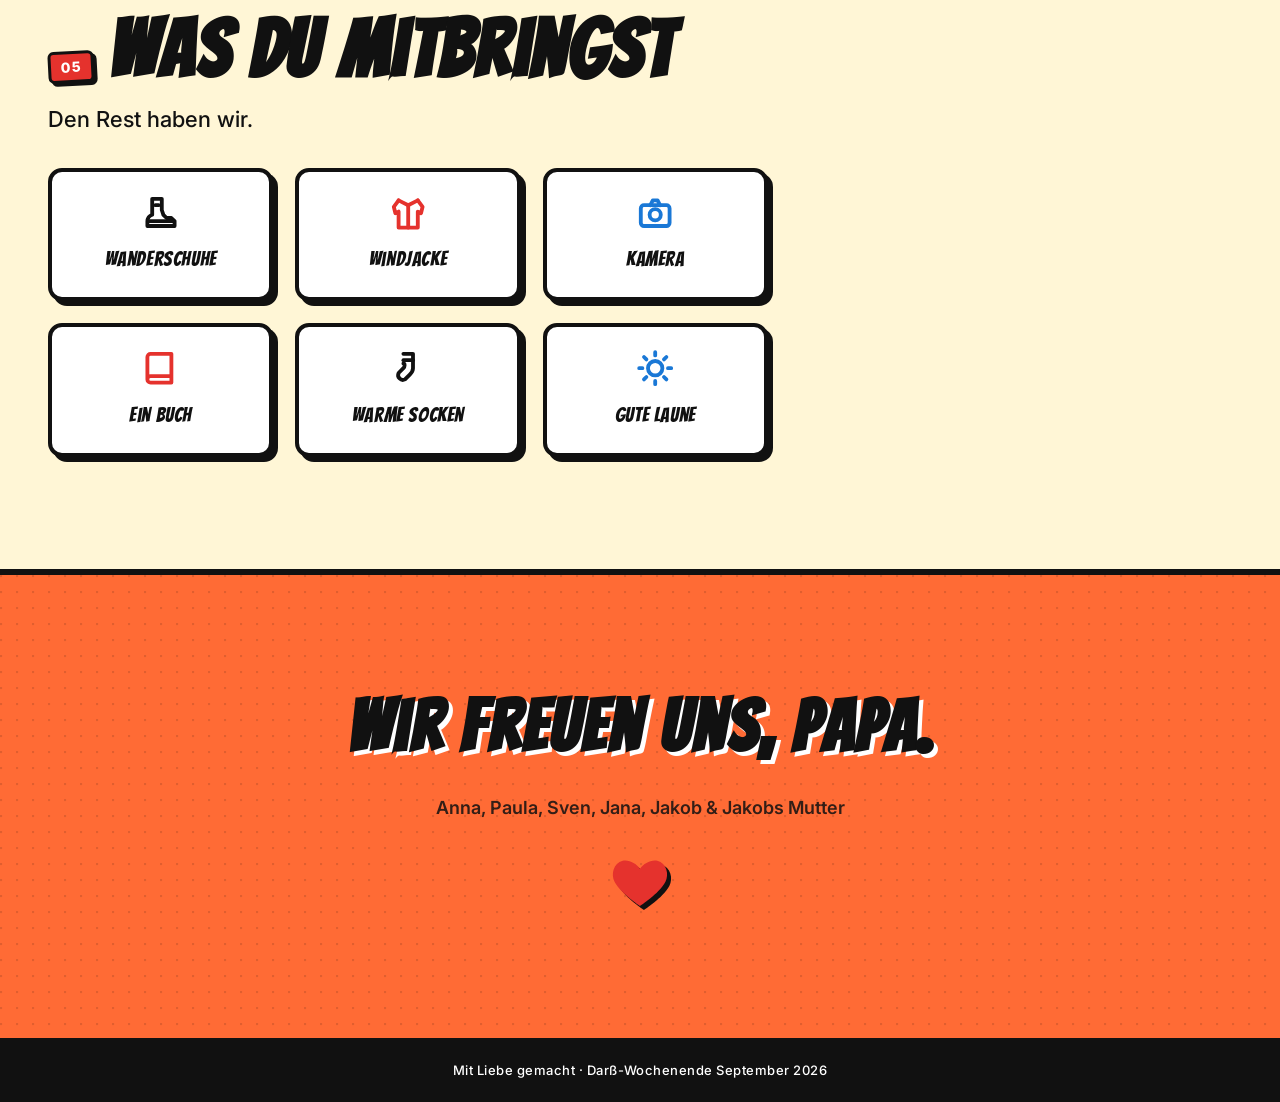
==== commit d557818c: "papa-darss: real Darß photos, modular CSS, combined crew, no birds Big restructure of the gift page:" ====
--- a/papa-darss/index.html
+++ b/papa-darss/index.html
@@ -6,228 +6,206 @@
 <meta name="robots" content="noindex, nofollow" />
 <title>Ein Geschenk für Papa — Darß-Wochenende</title>
 
+<!-- Fonts -->
 <link rel="preconnect" href="https://fonts.googleapis.com" />
 <link rel="preconnect" href="https://fonts.gstatic.com" crossorigin />
 <link rel="stylesheet" href="https://fonts.googleapis.com/css2?family=Bangers&family=Inter:wght@400;500;600;700&display=swap" />
 
-<!-- Leaflet (mini map lib + CSS, ~42 KB) -->
+<!-- Leaflet -->
 <link rel="stylesheet" href="https://unpkg.com/leaflet@1.9.4/dist/leaflet.css" integrity="sha512-h9FcoyWjHcOcmEVkxOfTLnmZFWIH0iZhZT1H2TbOq55xssQGEJHEaIm+PgoUaZbRvQTNTluNOEfb1ZRy6D3BOw==" crossorigin="" />
 
-<link rel="stylesheet" href="style.css" />
+<!-- Modular CSS — one file per concern, loaded in parallel. -->
+<link rel="stylesheet" href="/papa-darss/css/tokens.css" />
+<link rel="stylesheet" href="/papa-darss/css/base.css" />
+<link rel="stylesheet" href="/papa-darss/css/comic.css" />
+<link rel="stylesheet" href="/papa-darss/css/decor.css" />
+<link rel="stylesheet" href="/papa-darss/css/sections.css" />
+<link rel="stylesheet" href="/papa-darss/css/hero.css" />
+<link rel="stylesheet" href="/papa-darss/css/cards.css" />
+<link rel="stylesheet" href="/papa-darss/css/map.css" />
+<link rel="stylesheet" href="/papa-darss/css/cabin.css" />
+<link rel="stylesheet" href="/papa-darss/css/closer.css" />
 </head>
 
 <body>
 
 <!-- ===== HERO ===== -->
 <header class="hero">
+  <!-- Decorative comic clouds — only here, only inside hero, no animation. -->
+  <div class="clouds" aria-hidden="true">
+    <svg class="cloud cloud-1" viewBox="0 0 120 60" fill="#fff" stroke="#1a1a1a" stroke-width="3" stroke-linejoin="round">
+      <path d="M22 48 C8 48 4 36 14 30 C12 18 28 14 34 22 C42 10 62 10 66 22 C82 12 98 22 96 34 C112 32 116 48 100 48 Z"/>
+    </svg>
+    <svg class="cloud cloud-2" viewBox="0 0 100 50" fill="#fff" stroke="#1a1a1a" stroke-width="3" stroke-linejoin="round">
+      <path d="M16 40 C4 40 2 28 12 24 C12 14 28 12 32 20 C40 8 60 12 60 22 C76 16 90 26 84 36 C92 38 92 44 80 42 Z"/>
+    </svg>
+    <svg class="cloud cloud-3" viewBox="0 0 90 46" fill="#fff" stroke="#1a1a1a" stroke-width="3" stroke-linejoin="round">
+      <path d="M14 36 C2 36 0 24 10 22 C10 12 26 12 30 18 C40 8 58 12 58 22 C70 18 80 24 76 32 C84 32 84 38 74 38 Z"/>
+    </svg>
+  </div>
+
   <div class="hero-inner">
-    <span class="hero-badge">🎁 Ein Geschenk für Papa</span>
+    <span class="hero-badge"><svg class="i"><use href="#i-gift"/></svg> Ein Geschenk für Papa</span>
     <h1 class="hero-title">Wir entführen<br/>dich an den<br/><span class="hl hl-orange">Darß!</span></h1>
 
     <div class="speech speech-right">
-      <p>Pack die Wanderschuhe ein, Papa — wir sind dabei!</p>
+      <p>Pack die Wanderschuhe ein, Papa.</p>
     </div>
 
     <div class="hero-meta">
-      <span class="chip">📅 September 2026 (Datum tbd)</span>
-      <span class="chip">🌲 Fischland-Darß-Zingst</span>
-      <span class="chip">🛏️ 1 Übernachtung in der Blockhütte</span>
+      <span class="chip"><svg class="i"><use href="#i-calendar"/></svg> September 2026</span>
+      <span class="chip"><svg class="i"><use href="#i-pine"/></svg> Fischland-Darß-Zingst</span>
+      <span class="chip"><svg class="i"><use href="#i-bed"/></svg> Eine Übernachtung</span>
     </div>
   </div>
   <span class="bam bam-1">BÄM!</span>
   <span class="bam bam-2">JIPPIE!</span>
+  <span class="bam bam-3">WUSCH!</span>
 </header>
 
 <main>
 
-<!-- ===== WER KOMMT MIT? ===== -->
+<!-- ===== 01 · DIE CREW ===== -->
 <section class="section section-cream">
-  <h2 class="h2"><span class="h2-num">01</span> Wer kommt mit?</h2>
-  <p class="lede">Die ganze Bande. Du bist der Ehrengast.</p>
-
-  <div class="people-grid">
-
-    <article class="person-card tilt-l">
-      <div class="person-avatars">
-        <!-- Anna -->
-        <svg viewBox="0 0 64 64" class="avatar"><circle cx="32" cy="32" r="28" fill="#FFD7B5" stroke="#1a1a1a" stroke-width="3"/><path d="M8 24 C18 6, 46 6, 56 24 L 56 30 L 8 30 Z" fill="#5A3A29" stroke="#1a1a1a" stroke-width="3"/><circle cx="24" cy="34" r="2.5" fill="#1a1a1a"/><circle cx="40" cy="34" r="2.5" fill="#1a1a1a"/><path d="M24 44 Q32 50 40 44" fill="none" stroke="#1a1a1a" stroke-width="2.5" stroke-linecap="round"/></svg>
-        <!-- Paula -->
-        <svg viewBox="0 0 64 64" class="avatar"><circle cx="32" cy="32" r="28" fill="#FFD7B5" stroke="#1a1a1a" stroke-width="3"/><path d="M10 22 C16 8, 48 8, 54 22 C 56 30, 50 36, 50 36 L 14 36 C 14 36, 8 30, 10 22 Z" fill="#D4A574" stroke="#1a1a1a" stroke-width="3"/><circle cx="24" cy="34" r="2.5" fill="#1a1a1a"/><circle cx="40" cy="34" r="2.5" fill="#1a1a1a"/><path d="M26 44 Q32 48 38 44" fill="none" stroke="#1a1a1a" stroke-width="2.5" stroke-linecap="round"/></svg>
-        <!-- Sven -->
-        <svg viewBox="0 0 64 64" class="avatar"><circle cx="32" cy="32" r="28" fill="#FFD7B5" stroke="#1a1a1a" stroke-width="3"/><path d="M10 26 C12 12, 52 12, 54 26 L 54 30 L 10 30 Z" fill="#3a2a1f" stroke="#1a1a1a" stroke-width="3"/><circle cx="24" cy="34" r="2.5" fill="#1a1a1a"/><circle cx="40" cy="34" r="2.5" fill="#1a1a1a"/><path d="M24 44 Q32 50 40 44" fill="none" stroke="#1a1a1a" stroke-width="2.5" stroke-linecap="round"/><path d="M22 48 Q32 52 42 48" fill="none" stroke="#1a1a1a" stroke-width="2"/></svg>
-      </div>
-      <h3>Anna, Paula &amp; Sven</h3>
-      <p>Die Crew aus Celle. Mit Wanderschuhen und Energie.</p>
-    </article>
-
-    <article class="person-card tilt-r">
-      <div class="person-avatars">
-        <!-- Jana -->
-        <svg viewBox="0 0 64 64" class="avatar"><circle cx="32" cy="32" r="28" fill="#FFD7B5" stroke="#1a1a1a" stroke-width="3"/><path d="M8 24 C12 8, 52 8, 56 24 C 60 38, 50 46, 32 46 C 14 46, 4 38, 8 24 Z" fill="#C97B47" stroke="#1a1a1a" stroke-width="3"/><circle cx="24" cy="34" r="2.5" fill="#1a1a1a"/><circle cx="40" cy="34" r="2.5" fill="#1a1a1a"/><path d="M26 44 Q32 48 38 44" fill="none" stroke="#1a1a1a" stroke-width="2.5" stroke-linecap="round"/></svg>
-        <!-- Jakob -->
-        <svg viewBox="0 0 64 64" class="avatar"><circle cx="32" cy="32" r="28" fill="#FFD7B5" stroke="#1a1a1a" stroke-width="3"/><path d="M12 24 C16 12, 48 12, 52 24 L 52 28 L 12 28 Z" fill="#7a5230" stroke="#1a1a1a" stroke-width="3"/><circle cx="24" cy="34" r="2.5" fill="#1a1a1a"/><circle cx="40" cy="34" r="2.5" fill="#1a1a1a"/><path d="M24 44 Q32 50 40 44" fill="none" stroke="#1a1a1a" stroke-width="2.5" stroke-linecap="round"/></svg>
-      </div>
-      <h3>Jana &amp; Jakob</h3>
-      <p>Das wandererprobte Duo. Bringen den Espresso-Kocher mit.</p>
-    </article>
-
-    <article class="person-card tilt-l">
-      <div class="person-avatars">
-        <!-- Jakobs Mutter -->
-        <svg viewBox="0 0 64 64" class="avatar"><circle cx="32" cy="32" r="28" fill="#FFD7B5" stroke="#1a1a1a" stroke-width="3"/><path d="M10 22 C14 6, 50 6, 54 22 C 56 32, 50 38, 50 38 L 14 38 C 14 38, 8 32, 10 22 Z" fill="#a89c8a" stroke="#1a1a1a" stroke-width="3"/><circle cx="24" cy="34" r="2.5" fill="#1a1a1a"/><circle cx="40" cy="34" r="2.5" fill="#1a1a1a"/><path d="M26 44 Q32 48 38 44" fill="none" stroke="#1a1a1a" stroke-width="2.5" stroke-linecap="round"/></svg>
-      </div>
-      <h3>Jakobs Mutter</h3>
-      <p>Familienanschluss. Freut sich auf die Ostsee-Luft.</p>
-    </article>
-
-  </div>
-</section>
-
-<!-- ===== WOHIN? ===== -->
+  <h2 class="h2"><span class="h2-num">01</span> Die Crew</h2>
+  <p class="lede">Sechs gegen den Darß.</p>
+
+  <div class="crew-panel tilt-l">
+    <span class="crew-spark crew-spark-1">★</span>
+    <span class="crew-spark crew-spark-2">✦</span>
+    <span class="crew-spark crew-spark-3">★</span>
+
+    <div class="crew-row">
+      <span class="crew-name n-red">Anna</span>
+      <span class="crew-name n-blue">Paula</span>
+      <span class="crew-name n-grass">Sven</span>
+    </div>
+    <div class="crew-and">+</div>
+    <div class="crew-row">
+      <span class="crew-name n-orange">Jana</span>
+      <span class="crew-name n-red">Jakob</span>
+    </div>
+    <div class="crew-and">+</div>
+    <div class="crew-row">
+      <span class="crew-name n-blue">Jakobs Mutter</span>
+    </div>
+
+    <div class="crew-tag">+ Du, Papa</div>
+  </div>
+</section>
+
+<!-- ===== 02 · WOHIN? ===== -->
 <section class="section section-blue">
   <h2 class="h2"><span class="h2-num">02</span> Wohin gehts?</h2>
-  <p class="lede">An den schönsten Strand Norddeutschlands. Versprochen.</p>
+  <p class="lede">An die Ostsee. Halbinsel Darß.</p>
 
   <div class="map-wrap tilt-r">
     <div id="darss-map" class="darss-map"></div>
-    <span class="map-tag">Fischland-Darß-Zingst, Mecklenburg-Vorpommern</span>
+    <span class="map-tag">Fischland-Darß-Zingst</span>
   </div>
 
   <div class="spots-grid">
     <div class="spot-card">
-      <span class="spot-icon">🏖️</span>
+      <span class="spot-icon"><svg class="i i-lg"><use href="#i-umbrella"/></svg></span>
       <h4>Weststrand</h4>
-      <p>Einer der naturbelassensten Strände Deutschlands. Wilde Düne, kein Bebauung in Sicht.</p>
-    </div>
-    <div class="spot-card">
-      <span class="spot-icon">🗼</span>
-      <h4>Leuchtturm Darßer Ort</h4>
-      <p>134 Stufen hoch, dann Panorama über Halbinsel und Ostsee. Pflicht.</p>
-    </div>
-    <div class="spot-card">
-      <span class="spot-icon">🌲</span>
+      <p>Wilder Strand. Keine Bebauung.</p>
+    </div>
+    <div class="spot-card">
+      <span class="spot-icon"><svg class="i i-lg"><use href="#i-lighthouse"/></svg></span>
+      <h4>Leuchtturm</h4>
+      <p>134 Stufen, dann Aussicht.</p>
+    </div>
+    <div class="spot-card">
+      <span class="spot-icon"><svg class="i i-lg"><use href="#i-pine"/></svg></span>
       <h4>Darßwald</h4>
-      <p>Buchen, Kiefern, Wildschweine. Wandern direkt vom Strand bis ins Dickicht.</p>
-    </div>
-    <div class="spot-card">
-      <span class="spot-icon">⚓</span>
+      <p>Buchen, Kiefern, Wildnis.</p>
+    </div>
+    <div class="spot-card">
+      <span class="spot-icon"><svg class="i i-lg"><use href="#i-anchor"/></svg></span>
       <h4>Prerow</h4>
-      <p>Kapitänshäuser, Seemannskirche, Fischbrötchen am Hafen.</p>
-    </div>
-  </div>
-</section>
-
-<!-- ===== WAS MACHEN WIR? ===== -->
+      <p>Hafen. Fischbrötchen.</p>
+    </div>
+  </div>
+</section>
+
+<!-- ===== 03 · WAS MACHEN WIR? ===== -->
 <section class="section section-cream">
   <h2 class="h2"><span class="h2-num">03</span> Was machen wir?</h2>
-  <p class="lede">Wandern, gucken, schmecken, lachen.</p>
+  <p class="lede">Wandern. Gucken. Lachen.</p>
 
   <div class="acts-grid">
-
     <article class="act-card tilt-l">
-      <img class="act-img" alt="Wanderpfad durch Wald"
-        src="https://images.unsplash.com/photo-1448375240586-882707db888b?w=800&auto=format&fit=crop" />
-      <div class="act-body">
-        <h4>Wandern durch den Darßwald</h4>
-        <p>Vom Parkplatz Drei Eichen direkt zum Weststrand. Etwa 5 km Hin- und Rückweg.</p>
-      </div>
-    </article>
-
+      <img class="act-img" alt="Darßwald" src="/papa-darss/assets/darsswald.jpg" />
+      <div class="act-body"><h4>Wandern im Darßwald</h4><p>Vom Parkplatz zum Strand.</p></div>
+    </article>
     <article class="act-card tilt-r">
-      <img class="act-img" alt="Strand"
-        src="https://images.unsplash.com/photo-1507525428034-b723cf961d3e?w=800&auto=format&fit=crop" />
-      <div class="act-body">
-        <h4>Stunden am Weststrand</h4>
-        <p>Windflüchter-Kiefern, weißer Sand, Ostsee-Wellen. Kein Smartphone-Empfang. Perfekt.</p>
-      </div>
-    </article>
-
+      <img class="act-img" alt="Weststrand" src="/papa-darss/assets/weststrand.jpg" />
+      <div class="act-body"><h4>Stunden am Weststrand</h4><p>Wind, Sand, Ostsee.</p></div>
+    </article>
     <article class="act-card tilt-l">
-      <img class="act-img" alt="Leuchtturm"
-        src="https://images.unsplash.com/photo-1507842217343-583bb7270b66?w=800&auto=format&fit=crop" />
-      <div class="act-body">
-        <h4>Leuchtturm besteigen</h4>
-        <p>134 Stufen, oben dann der Blick über die ganze Halbinsel und die Bodden-Landschaft.</p>
-      </div>
-    </article>
-
+      <img class="act-img" alt="Leuchtturm" src="/papa-darss/assets/leuchtturm.jpg" />
+      <div class="act-body"><h4>Leuchtturm besteigen</h4><p>134 Stufen. Aussicht.</p></div>
+    </article>
     <article class="act-card tilt-r">
-      <img class="act-img" alt="Sonnenuntergang am Strand"
-        src="https://images.unsplash.com/photo-1495616811223-4d98c6e9c869?w=800&auto=format&fit=crop" />
-      <div class="act-body">
-        <h4>Sonnenuntergang Weststrand</h4>
-        <p>Decken, Thermoskanne, Blick aufs Wasser. Der Darß ist eine der wenigen Stellen, wo die Sonne ÜBER der Ostsee untergeht.</p>
-      </div>
-    </article>
-
+      <img class="act-img" alt="Windflüchter" src="/papa-darss/assets/windfluechter.jpg" />
+      <div class="act-body"><h4>Windflüchter-Kiefern</h4><p>Vom Sturm geformt.</p></div>
+    </article>
     <article class="act-card tilt-l">
-      <img class="act-img" alt="Fischbrötchen"
-        src="https://images.unsplash.com/photo-1565299624946-b28f40a0ae38?w=800&auto=format&fit=crop" />
-      <div class="act-body">
-        <h4>Fischbrötchen in Prerow</h4>
-        <p>Matjes, Bismarck, Backfisch. Am Hafen kaufen, auf der Mole essen.</p>
-      </div>
-    </article>
-
+      <img class="act-img" alt="Hafen Prerow" src="/papa-darss/assets/prerow.jpg" />
+      <div class="act-body"><h4>Fischbrötchen in Prerow</h4><p>Am Hafen, auf der Mole.</p></div>
+    </article>
     <article class="act-card tilt-r">
-      <img class="act-img" alt="Lagerfeuer"
-        src="https://images.unsplash.com/photo-1475738972911-5b44ce984c42?w=800&auto=format&fit=crop" />
-      <div class="act-body">
-        <h4>Abend in der Hütte</h4>
-        <p>Kamin an, Wein auf, Karten raus. Lange reden, lange lachen.</p>
-      </div>
-    </article>
-
-  </div>
-</section>
-
-<!-- ===== UNTERKUNFT ===== -->
+      <img class="act-img" alt="Lagerfeuer am Abend" src="https://images.unsplash.com/photo-1475738972911-5b44ce984c42?w=800&auto=format&fit=crop" />
+      <div class="act-body"><h4>Abend in der Hütte</h4><p>Kamin. Wein. Karten.</p></div>
+    </article>
+  </div>
+</section>
+
+<!-- ===== 04 · BLOCKHÜTTE ===== -->
 <section class="section section-green">
   <h2 class="h2"><span class="h2-num">04</span> Wo schlafen wir?</h2>
-  <p class="lede">Eine echte Blockhütte. Dicke Balken. Modern eingerichtet.</p>
+  <p class="lede">In einer echten Blockhütte. Dicke Stämme. Modern drin.</p>
 
   <div class="cabin-row">
     <div class="cabin-photo tilt-l">
-      <img alt="Moderne Blockhütte"
-        src="https://images.unsplash.com/photo-1542718610-a1d656d1884c?w=900&auto=format&fit=crop" />
-    </div>
-
+      <img alt="Blockhütte aus dicken Holzstämmen" src="/papa-darss/assets/blockhuette.jpg" />
+    </div>
     <div class="cabin-info">
       <div class="speech speech-left">
-        <p>So wie aus Red Dead Redemption — nur mit Espresso-Maschine!</p>
+        <p>Dicke Balken. Mit Espresso-Maschine!</p>
       </div>
       <ul class="cabin-bullets">
-        <li>🪵 Echte Holzbalken, ehrlich gebaut</li>
-        <li>🔥 Kamin im Wohnraum</li>
-        <li>🛏️ Schlafplätze für die ganze Truppe</li>
-        <li>☕ Voll ausgestattete Küche</li>
-        <li>🌳 Mitten im Grünen, ruhig gelegen</li>
+        <li><svg class="i"><use href="#i-logs"/></svg> Dicke Holzstämme</li>
+        <li><svg class="i"><use href="#i-flame"/></svg> Kamin im Wohnraum</li>
+        <li><svg class="i"><use href="#i-bed"/></svg> Platz für die Truppe</li>
+        <li><svg class="i"><use href="#i-coffee"/></svg> Voll ausgestattete Küche</li>
+        <li><svg class="i"><use href="#i-tree"/></svg> Mitten im Grünen</li>
       </ul>
       <p class="cabin-note">Genaue Hütte folgt sobald gebucht.</p>
     </div>
   </div>
 </section>
 
-<!-- ===== PACKLISTE ===== -->
+<!-- ===== 05 · PACKLISTE ===== -->
 <section class="section section-cream">
-  <h2 class="h2"><span class="h2-num">05</span> Was du mitbringen solltest</h2>
-  <p class="lede">Den Rest organisieren wir.</p>
+  <h2 class="h2"><span class="h2-num">05</span> Was du mitbringst</h2>
+  <p class="lede">Den Rest haben wir.</p>
 
   <div class="pack-grid">
-    <div class="pack-tile"><span>🥾</span><p>Wanderschuhe</p></div>
-    <div class="pack-tile"><span>🧥</span><p>Windjacke</p></div>
-    <div class="pack-tile"><span>📷</span><p>Kamera</p></div>
-    <div class="pack-tile"><span>📖</span><p>Ein Buch</p></div>
-    <div class="pack-tile"><span>🧦</span><p>Warme Socken</p></div>
-    <div class="pack-tile"><span>😄</span><p>Gute Laune</p></div>
+    <div class="pack-tile"><svg class="i i-xl"><use href="#i-boot"/></svg><p>Wanderschuhe</p></div>
+    <div class="pack-tile"><svg class="i i-xl"><use href="#i-jacket"/></svg><p>Windjacke</p></div>
+    <div class="pack-tile"><svg class="i i-xl"><use href="#i-camera"/></svg><p>Kamera</p></div>
+    <div class="pack-tile"><svg class="i i-xl"><use href="#i-book"/></svg><p>Ein Buch</p></div>
+    <div class="pack-tile"><svg class="i i-xl"><use href="#i-sock"/></svg><p>Warme Socken</p></div>
+    <div class="pack-tile"><svg class="i i-xl"><use href="#i-sun"/></svg><p>Gute Laune</p></div>
   </div>
 </section>
 
 <!-- ===== CLOSER ===== -->
 <section class="section section-orange closer">
-  <h2 class="closer-title">Wir freuen uns auf dich, Papa.</h2>
+  <h2 class="closer-title">Wir freuen uns, Papa.</h2>
   <p class="closer-sub">Anna, Paula, Sven, Jana, Jakob &amp; Jakobs Mutter</p>
-  <span class="closer-heart">❤️</span>
+  <span class="closer-heart"><svg class="i i-2xl"><use href="#i-heart"/></svg></span>
 </section>
 
 </main>
@@ -236,9 +214,9 @@
   <p>Mit Liebe gemacht · Darß-Wochenende September 2026</p>
 </footer>
 
-<!-- Leaflet (mini map lib) -->
+<script src="/papa-darss/js/sprite.js"></script>
 <script src="https://unpkg.com/leaflet@1.9.4/dist/leaflet.js" integrity="sha512-BB3hKbKWOc9Ez/TAwyWxNXeoV9c1v6FIeYiBieIWkpLjauysF18NzgR1MBNBXf8/KABdlkX68nAhlwcDFLGPCQ==" crossorigin=""></script>
-<script src="map.js"></script>
+<script src="/papa-darss/js/map.js"></script>
 
 </body>
 </html>
--- a/papa-darss/css/tokens.css
+++ b/papa-darss/css/tokens.css
@@ -0,0 +1,30 @@
+/* tokens.css — design tokens (colors, fonts, shadows, borders).
+   The single source of truth for the visual language. */
+
+:root{
+  /* Comic-Adventure palette — Clever-&-Smart loud */
+  --sand: #FBE7B0;
+  --sand-deep: #E8C97A;
+  --paper: #FFF6D6;
+  --paper-2: #FFF8EA;
+  --ocean: #1A78D6;
+  --ocean-deep: #0F4FB0;
+  --sun: #FF6B35;
+  --sun-bright: #FFB400;
+  --grass: #2EB04A;
+  --grass-deep: #1F8035;
+  --red: #E5322D;
+  --pink: #FF6BA0;
+  --ink: #111111;
+
+  /* Borders + shadows — chunky comic feel */
+  --b: 4px;
+  --b-thick: 6px;
+  --shadow: 5px 5px 0 0 var(--ink);
+  --shadow-lg: 8px 8px 0 0 var(--ink);
+  --shadow-xl: 12px 12px 0 0 var(--ink);
+
+  /* Typography */
+  --display: "Bangers", "Lilita One", "Arial Black", sans-serif;
+  --body: "Inter", system-ui, -apple-system, sans-serif;
+}
--- a/papa-darss/css/base.css
+++ b/papa-darss/css/base.css
@@ -0,0 +1,39 @@
+/* base.css — reset, body defaults, halftone background pattern,
+   sprite hide rule, icon classes. */
+
+*{ box-sizing: border-box; }
+html, body{ margin: 0; padding: 0; overflow-x: clip; }
+html{ scroll-behavior: smooth; }
+
+body{
+  background: var(--sand);
+  color: var(--ink);
+  font-family: var(--body);
+  font-size: 16px;
+  line-height: 1.55;
+  -webkit-font-smoothing: antialiased;
+  /* Halftone dot texture over everything — comic feel */
+  background-image:
+    radial-gradient(circle at 1px 1px, rgba(0,0,0,.10) 1.4px, transparent 1.6px);
+  background-size: 16px 16px;
+}
+
+/* Hide the SVG sprite (when injected inline). */
+.sprite{ position: absolute; width: 0; height: 0; overflow: hidden; }
+
+/* Icon helpers — used as <svg class="i"><use href="…#i-…"/></svg> */
+.i{
+  width: 1em;
+  height: 1em;
+  vertical-align: -0.18em;
+  display: inline-block;
+  flex-shrink: 0;
+  color: currentColor;
+}
+.i-lg{ width: 1.6em; height: 1.6em; }
+.i-xl{ width: 2.4em; height: 2.4em; }
+.i-2xl{ width: 4em; height: 4em; }
+
+@media (prefers-reduced-motion: reduce){
+  html{ scroll-behavior: auto; }
+}
--- a/papa-darss/css/comic.css
+++ b/papa-darss/css/comic.css
@@ -0,0 +1,130 @@
+/* comic.css — reusable comic-style atoms: speech bubbles, BAM
+   badges, highlight boxes, chips, person tags, tilt utilities. */
+
+/* Highlight box around a word — bordered, shadowed, tilted. */
+.hl{
+  display: inline-block;
+  padding: 0 0.18em;
+  border: var(--b) solid var(--ink);
+  border-radius: 8px;
+  box-shadow: var(--shadow);
+  transform: rotate(-1.5deg);
+}
+.hl-orange{
+  background: var(--sun);
+  color: #fff;
+  text-shadow: 3px 3px 0 var(--ink);
+}
+
+/* Pill chips (date/location etc.) */
+.chip{
+  display: inline-flex;
+  align-items: center;
+  gap: 6px;
+  background: #fff;
+  color: var(--ink);
+  border: 3px solid var(--ink);
+  border-radius: 999px;
+  padding: 8px 14px;
+  font-weight: 600;
+  font-size: 14px;
+  box-shadow: 3px 3px 0 0 var(--ink);
+}
+
+/* "BAM!"-style burst badges, used in the hero corners */
+.bam{
+  position: absolute;
+  display: inline-block;
+  font-family: var(--display);
+  font-size: clamp(28px, 6vw, 56px);
+  letter-spacing: 0.05em;
+  background: var(--red);
+  color: #fff;
+  padding: 14px 22px;
+  border: var(--b) solid var(--ink);
+  border-radius: 14px;
+  box-shadow: var(--shadow);
+  text-shadow: 2px 2px 0 var(--ink);
+  z-index: 3;
+}
+.bam-1{ top: 24px; right: -10px; transform: rotate(12deg); }
+.bam-2{
+  bottom: 30px; right: 16px;
+  background: var(--ocean);
+  transform: rotate(-8deg);
+}
+.bam-3{
+  top: 40%; left: -14px;
+  background: var(--sun-bright);
+  color: var(--ink);
+  text-shadow: none;
+  transform: rotate(-15deg);
+}
+@media (max-width: 720px){
+  .bam-1{ font-size: 22px; padding: 8px 14px; right: -6px; }
+  .bam-2, .bam-3{ display: none; }
+}
+
+/* Speech bubble — pointer arrow built from two stacked triangles */
+.speech{
+  position: relative;
+  display: inline-block;
+  background: #fff;
+  color: var(--ink);
+  border: var(--b) solid var(--ink);
+  border-radius: 18px;
+  padding: 14px 18px;
+  font-weight: 600;
+  font-size: 16px;
+  max-width: 460px;
+  box-shadow: var(--shadow);
+  margin-top: 16px;
+}
+.speech p{ margin: 0; }
+.speech::before, .speech::after{
+  content: "";
+  position: absolute;
+  bottom: -18px;
+  width: 0; height: 0;
+  border-style: solid;
+}
+.speech-right::before{
+  left: 36px;
+  border-width: 18px 14px 0 0;
+  border-color: var(--ink) transparent transparent transparent;
+}
+.speech-right::after{
+  left: 40px; bottom: -12px;
+  border-width: 14px 10px 0 0;
+  border-color: #fff transparent transparent transparent;
+}
+.speech-left::before{
+  right: 36px;
+  border-width: 18px 0 0 14px;
+  border-color: var(--ink) transparent transparent transparent;
+}
+.speech-left::after{
+  right: 40px; bottom: -12px;
+  border-width: 14px 0 0 10px;
+  border-color: #fff transparent transparent transparent;
+}
+
+/* Person tags inside .person-card */
+.person-tag{
+  display: inline-block;
+  background: var(--red);
+  color: #fff;
+  font-family: var(--display);
+  font-size: 18px;
+  letter-spacing: 0.04em;
+  padding: 4px 12px;
+  border: 3px solid var(--ink);
+  border-radius: 6px;
+  box-shadow: 3px 3px 0 var(--ink);
+  transform: rotate(-2deg);
+  margin-bottom: 18px;
+}
+
+/* Tilt utilities — slight rotation on cards for comic feel */
+.tilt-l{ transform: rotate(-1.4deg); }
+.tilt-r{ transform: rotate(1.6deg); }
--- a/papa-darss/css/decor.css
+++ b/papa-darss/css/decor.css
@@ -0,0 +1,25 @@
+/* decor.css — ambient decorative elements (clouds in hero, optional
+   sparkles, etc). Kept light: nothing animates across the whole
+   viewport, nothing intrusive. */
+
+/* Fluffy comic clouds — only inside the hero. */
+.clouds{
+  position: absolute;
+  inset: 0;
+  pointer-events: none;
+  z-index: 1;
+  overflow: hidden;
+}
+.cloud{
+  position: absolute;
+  display: block;
+}
+.cloud-1{ top: 32px; left: 6%; width: 110px; transform: rotate(-3deg); }
+.cloud-2{ top: 90px; right: 8%; width: 86px; transform: rotate(4deg); }
+.cloud-3{ top: 56%; left: 60%; width: 70px; transform: rotate(-2deg); opacity: .85; }
+
+@media (max-width: 720px){
+  .cloud-1{ width: 80px; top: 20px; }
+  .cloud-2{ width: 64px; top: 70px; }
+  .cloud-3{ display: none; }
+}
--- a/papa-darss/css/sections.css
+++ b/papa-darss/css/sections.css
@@ -0,0 +1,74 @@
+/* sections.css — section base styles + h2/lede + colored variants. */
+
+.section{
+  position: relative;
+  padding: 64px 20px 80px;
+  border-top: var(--b-thick) solid var(--ink);
+}
+@media (min-width: 720px){
+  .section{ padding: 96px 48px 112px; }
+}
+
+.section-cream{ background: var(--paper); }
+
+.section-blue{
+  background: var(--ocean);
+  color: #fff;
+  background-image:
+    radial-gradient(circle at 1px 1px, rgba(255,255,255,.18) 1.4px, transparent 1.6px);
+  background-size: 16px 16px;
+}
+.section-blue .lede{ color: rgba(255,255,255,.92); }
+
+.section-green{
+  background: var(--grass);
+  color: #fff;
+  background-image:
+    radial-gradient(circle at 1px 1px, rgba(255,255,255,.18) 1.4px, transparent 1.6px);
+  background-size: 16px 16px;
+}
+.section-green .lede{ color: rgba(255,255,255,.92); }
+
+.section-orange{
+  background: var(--sun);
+  color: var(--ink);
+  background-image:
+    radial-gradient(circle at 1px 1px, rgba(0,0,0,.12) 1.4px, transparent 1.6px);
+  background-size: 16px 16px;
+}
+
+.h2{
+  font-family: var(--display);
+  font-size: clamp(44px, 9vw, 80px);
+  letter-spacing: 0.02em;
+  margin: 0 0 12px;
+  line-height: 1;
+  display: flex;
+  align-items: baseline;
+  gap: 14px;
+  flex-wrap: wrap;
+}
+.h2-num{
+  display: inline-block;
+  background: var(--red);
+  color: #fff;
+  font-family: var(--body);
+  font-weight: 800;
+  font-size: 14px;
+  padding: 6px 10px;
+  border: 3px solid var(--ink);
+  border-radius: 6px;
+  letter-spacing: 0.05em;
+  transform: translateY(-6px) rotate(-3deg);
+  box-shadow: 3px 3px 0 var(--ink);
+}
+.section-blue .h2-num{ background: var(--sun-bright); color: var(--ink); }
+.section-green .h2-num{ background: var(--red); color: #fff; }
+.section-orange .h2-num{ background: var(--ocean); color: #fff; }
+
+.lede{
+  font-size: clamp(17px, 2.5vw, 22px);
+  margin: 0 0 32px;
+  max-width: 60ch;
+  font-weight: 500;
+}
--- a/papa-darss/css/hero.css
+++ b/papa-darss/css/hero.css
@@ -0,0 +1,54 @@
+/* hero.css — top-of-page hero only. */
+
+.hero{
+  position: relative;
+  background:
+    radial-gradient(ellipse at top right, rgba(255,107,53,.30), transparent 60%),
+    radial-gradient(ellipse at bottom left, rgba(26,120,214,.20), transparent 55%),
+    var(--sand);
+  background-image:
+    radial-gradient(circle at 1px 1px, rgba(0,0,0,.10) 1.4px, transparent 1.6px),
+    radial-gradient(ellipse at top right, rgba(255,107,53,.30), transparent 60%),
+    radial-gradient(ellipse at bottom left, rgba(26,120,214,.20), transparent 55%);
+  background-size: 16px 16px, auto, auto;
+  padding: 56px 20px 96px;
+  border-bottom: var(--b-thick) solid var(--ink);
+  overflow: hidden;
+}
+.hero-inner{
+  max-width: 920px;
+  margin: 0 auto;
+  position: relative;
+  z-index: 2;
+}
+.hero-badge{
+  display: inline-flex;
+  align-items: center;
+  gap: 6px;
+  background: var(--sun-bright);
+  color: var(--ink);
+  border: var(--b) solid var(--ink);
+  border-radius: 999px;
+  padding: 9px 18px;
+  font-family: var(--display);
+  font-size: 20px;
+  letter-spacing: 0.04em;
+  box-shadow: var(--shadow);
+  transform: rotate(-2deg);
+  margin-bottom: 28px;
+}
+.hero-title{
+  font-family: var(--display);
+  font-size: clamp(56px, 14vw, 132px);
+  line-height: 0.92;
+  letter-spacing: 0.01em;
+  margin: 0 0 28px;
+  color: var(--ink);
+  text-shadow: 4px 4px 0 var(--sand-deep);
+}
+.hero-meta{
+  display: flex;
+  flex-wrap: wrap;
+  gap: 10px;
+  margin-top: 36px;
+}
--- a/papa-darss/css/cards.css
+++ b/papa-darss/css/cards.css
@@ -0,0 +1,174 @@
+/* cards.css — card grids: crew panel, spots, activities, pack tiles.
+   These all share the comic-card visual language (white bg, thick
+   border, hard shadow) but differ in inner layout. */
+
+/* ── CREW PANEL (single combined cartoon-poster) ──────────
+   One big tilted comic panel listing every crew member as
+   typography. Each name in display font, varying color,
+   varying tilt — like a movie poster cast list. */
+.crew-panel{
+  position: relative;
+  background: #fff;
+  border: var(--b) solid var(--ink);
+  border-radius: 18px;
+  box-shadow: var(--shadow-xl);
+  padding: 56px 28px 44px;
+  max-width: 920px;
+  margin: 0 auto;
+  text-align: center;
+  background-image:
+    radial-gradient(circle at 1px 1px, rgba(0,0,0,.07) 1px, transparent 1.2px);
+  background-size: 14px 14px;
+}
+.crew-row{
+  display: flex;
+  flex-wrap: wrap;
+  gap: 14px 28px;
+  justify-content: center;
+  align-items: baseline;
+}
+.crew-name{
+  font-family: var(--display);
+  font-size: clamp(36px, 7vw, 68px);
+  letter-spacing: 0.02em;
+  line-height: 1;
+  display: inline-block;
+  text-shadow: 3px 3px 0 var(--ink);
+}
+.n-red    { color: var(--red);    transform: rotate(-2deg); }
+.n-blue   { color: var(--ocean);  transform: rotate(1.5deg); }
+.n-grass  { color: var(--grass);  transform: rotate(-1deg); }
+.n-orange { color: var(--sun);    transform: rotate(2deg); }
+.crew-and{
+  font-family: var(--display);
+  font-size: clamp(28px, 4vw, 40px);
+  color: var(--ink);
+  margin: 8px 0;
+  opacity: .55;
+}
+.crew-tag{
+  display: inline-block;
+  margin-top: 28px;
+  background: var(--sun);
+  color: #fff;
+  font-family: var(--display);
+  font-size: 24px;
+  letter-spacing: 0.04em;
+  padding: 10px 18px;
+  border: 3px solid var(--ink);
+  border-radius: 8px;
+  box-shadow: 4px 4px 0 var(--ink);
+  transform: rotate(-2deg);
+  text-shadow: 2px 2px 0 var(--ink);
+}
+.crew-spark{
+  position: absolute;
+  font-family: var(--display);
+  font-size: 36px;
+  color: var(--sun-bright);
+  text-shadow: 2px 2px 0 var(--ink);
+  pointer-events: none;
+}
+.crew-spark-1{ top: 14px; left: 22px; transform: rotate(-15deg); }
+.crew-spark-2{ top: 24px; right: 30px; transform: rotate(20deg); color: var(--red); }
+.crew-spark-3{ bottom: 16px; left: 24px; transform: rotate(8deg); color: var(--ocean); }
+
+/* ── SPOTS (4 highlight cards under the map) ────────────── */
+.spots-grid{
+  display: grid;
+  grid-template-columns: 1fr;
+  gap: 18px;
+  max-width: 1000px;
+}
+@media (min-width: 720px){ .spots-grid{ grid-template-columns: repeat(2, 1fr); gap: 24px; } }
+@media (min-width: 1100px){ .spots-grid{ grid-template-columns: repeat(4, 1fr); } }
+.spot-card{
+  background: #fff;
+  color: var(--ink);
+  border: 3px solid var(--ink);
+  border-radius: 14px;
+  box-shadow: 5px 5px 0 var(--ink);
+  padding: 20px 18px 22px;
+}
+.spot-icon{
+  display: inline-flex;
+  align-items: center;
+  justify-content: center;
+  width: 56px; height: 56px;
+  background: var(--sun-bright);
+  border: 3px solid var(--ink);
+  border-radius: 12px;
+  margin-bottom: 12px;
+  box-shadow: 3px 3px 0 var(--ink);
+}
+.spot-card:nth-child(2) .spot-icon{ background: var(--sun); color: #fff; }
+.spot-card:nth-child(3) .spot-icon{ background: var(--grass); color: #fff; }
+.spot-card:nth-child(4) .spot-icon{ background: var(--ocean); color: #fff; }
+.spot-card h4{
+  font-family: var(--display);
+  font-size: 24px;
+  margin: 0 0 6px;
+  letter-spacing: 0.03em;
+}
+.spot-card p{ margin: 0; font-size: 14.5px; opacity: .85; }
+
+/* ── ACTIVITIES (cards with photo + caption) ────────────── */
+.acts-grid{
+  display: grid;
+  grid-template-columns: 1fr;
+  gap: 28px;
+  max-width: 1100px;
+}
+@media (min-width: 720px){ .acts-grid{ grid-template-columns: repeat(2, 1fr); gap: 36px; } }
+@media (min-width: 1100px){ .acts-grid{ grid-template-columns: repeat(3, 1fr); } }
+.act-card{
+  background: #fff;
+  border: var(--b) solid var(--ink);
+  border-radius: 16px;
+  box-shadow: var(--shadow-lg);
+  overflow: hidden;
+  display: flex;
+  flex-direction: column;
+}
+.act-img{
+  width: 100%;
+  height: 220px;
+  object-fit: cover;
+  display: block;
+  border-bottom: var(--b) solid var(--ink);
+  background: var(--sand-deep);
+}
+.act-body{ padding: 18px 20px 22px; }
+.act-body h4{
+  font-family: var(--display);
+  font-size: 26px;
+  margin: 0 0 8px;
+  letter-spacing: 0.03em;
+}
+.act-body p{ margin: 0; font-size: 15px; opacity: .85; }
+
+/* ── PACK LIST tiles ────────────────────────────────────── */
+.pack-grid{
+  display: grid;
+  grid-template-columns: repeat(2, 1fr);
+  gap: 16px;
+  max-width: 720px;
+}
+@media (min-width: 720px){ .pack-grid{ grid-template-columns: repeat(3, 1fr); gap: 22px; } }
+.pack-tile{
+  background: #fff;
+  border: var(--b) solid var(--ink);
+  border-radius: 14px;
+  box-shadow: 5px 5px 0 var(--ink);
+  padding: 22px 14px;
+  text-align: center;
+}
+.pack-tile .i{ color: var(--ink); margin-bottom: 8px; }
+.pack-tile:nth-child(2n) .i{ color: var(--red); }
+.pack-tile:nth-child(3n) .i{ color: var(--ocean); }
+.pack-tile p{
+  margin: 0;
+  font-family: var(--display);
+  font-size: 20px;
+  letter-spacing: 0.03em;
+}
--- a/papa-darss/css/map.css
+++ b/papa-darss/css/map.css
@@ -0,0 +1,59 @@
+/* map.css — the Leaflet map container, comic CSS filter, custom
+   pin styling. */
+
+.map-wrap{
+  position: relative;
+  background: #fff;
+  border: var(--b) solid var(--ink);
+  border-radius: 18px;
+  box-shadow: var(--shadow-xl);
+  padding: 12px;
+  margin-bottom: 36px;
+  max-width: 1000px;
+}
+.darss-map{
+  width: 100%;
+  height: 360px;
+  border-radius: 10px;
+  overflow: hidden;
+  background: var(--paper);
+  /* Push the OSM tiles toward an illustrated/comic feel —
+     punch saturation, bump contrast, slight warm shift. */
+  filter: saturate(1.6) contrast(1.08) brightness(1.02) hue-rotate(-3deg);
+}
+@media (min-width: 720px){ .darss-map{ height: 480px; } }
+
+.map-tag{
+  position: absolute;
+  bottom: -14px; left: 24px;
+  background: var(--ink);
+  color: #fff;
+  font-family: var(--display);
+  font-size: 18px;
+  letter-spacing: 0.05em;
+  padding: 6px 14px;
+  border-radius: 6px;
+  box-shadow: 3px 3px 0 var(--sun-bright);
+}
+
+/* Pins are Leaflet DivIcons — comic-styled HTML */
+.map-pin{
+  background: var(--red);
+  color: #fff;
+  border: 3px solid var(--ink);
+  border-radius: 999px;
+  padding: 6px 12px;
+  font-family: var(--display);
+  font-size: 16px;
+  letter-spacing: 0.04em;
+  box-shadow: 3px 3px 0 var(--ink);
+  white-space: nowrap;
+  text-shadow: 1px 1px 0 var(--ink);
+}
+.map-pin.is-blue{ background: var(--ocean); }
+.map-pin.is-green{ background: var(--grass); }
+.map-pin.is-orange{
+  background: var(--sun-bright);
+  color: var(--ink);
+  text-shadow: none;
+}
--- a/papa-darss/css/cabin.css
+++ b/papa-darss/css/cabin.css
@@ -0,0 +1,49 @@
+/* cabin.css — Wo schlafen wir? — large photo + speech + bullets. */
+
+.cabin-row{
+  display: grid;
+  grid-template-columns: 1fr;
+  gap: 32px;
+  max-width: 1100px;
+  align-items: start;
+}
+@media (min-width: 900px){
+  .cabin-row{ grid-template-columns: 1.1fr .9fr; gap: 56px; }
+}
+.cabin-photo{
+  background: #fff;
+  border: var(--b) solid var(--ink);
+  border-radius: 16px;
+  box-shadow: var(--shadow-xl);
+  padding: 12px;
+}
+.cabin-photo img{
+  width: 100%;
+  height: auto;
+  border-radius: 8px;
+  display: block;
+  background: #ddd;
+}
+.cabin-info{ color: #fff; }
+.cabin-info .speech{ color: var(--ink); }
+.cabin-bullets{
+  list-style: none;
+  margin: 24px 0 16px;
+  padding: 0;
+  font-size: 17px;
+  font-weight: 600;
+}
+.cabin-bullets li{
+  display: flex;
+  align-items: center;
+  gap: 12px;
+  padding: 10px 0;
+  border-bottom: 2px dashed rgba(255,255,255,.4);
+}
+.cabin-bullets li:last-child{ border-bottom: none; }
+.cabin-note{
+  font-style: italic;
+  font-size: 13px;
+  opacity: .8;
+  margin: 0;
+}
--- a/papa-darss/css/closer.css
+++ b/papa-darss/css/closer.css
@@ -0,0 +1,45 @@
+/* closer.css — final "Wir freuen uns" section + footer. */
+
+.closer{
+  text-align: center;
+  padding: 96px 20px 120px;
+}
+.closer-title{
+  font-family: var(--display);
+  font-size: clamp(40px, 7vw, 72px);
+  margin: 0 0 12px;
+  letter-spacing: 0.03em;
+  text-shadow: 4px 4px 0 #fff;
+}
+.closer-sub{
+  font-size: 18px;
+  font-weight: 600;
+  margin: 0 0 28px;
+  opacity: .85;
+}
+.closer-heart{
+  display: inline-block;
+  color: var(--red);
+  filter: drop-shadow(4px 4px 0 var(--ink));
+  animation: heart-beat 2.4s ease-in-out infinite;
+}
+@keyframes heart-beat{
+  0%, 100%{ transform: scale(1); }
+  20%, 60%{ transform: scale(1.15); }
+  40%, 80%{ transform: scale(0.96); }
+}
+
+.page-footer{
+  background: var(--ink);
+  color: #fff;
+  text-align: center;
+  padding: 22px 20px;
+  font-size: 13px;
+  font-weight: 500;
+  letter-spacing: 0.04em;
+}
+.page-footer p{ margin: 0; }
+
+@media (prefers-reduced-motion: reduce){
+  .closer-heart{ animation: none; }
+}
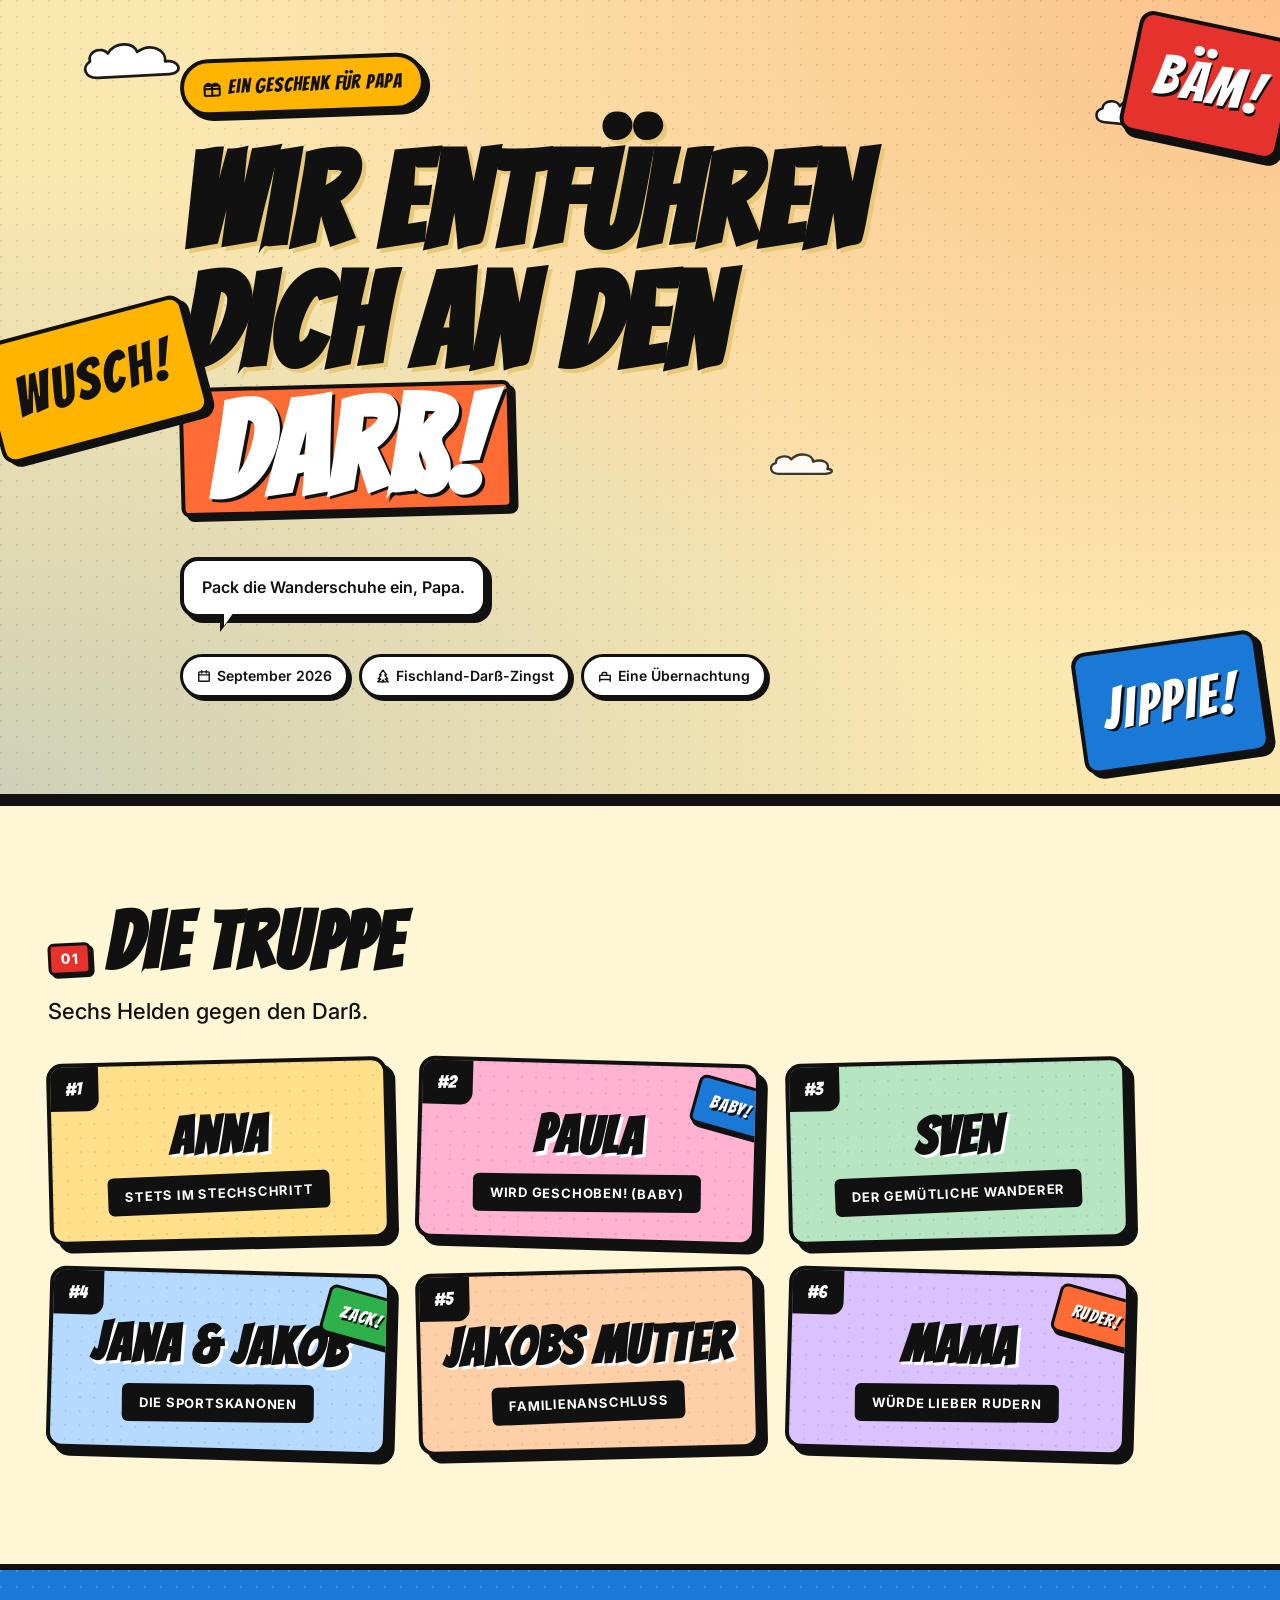
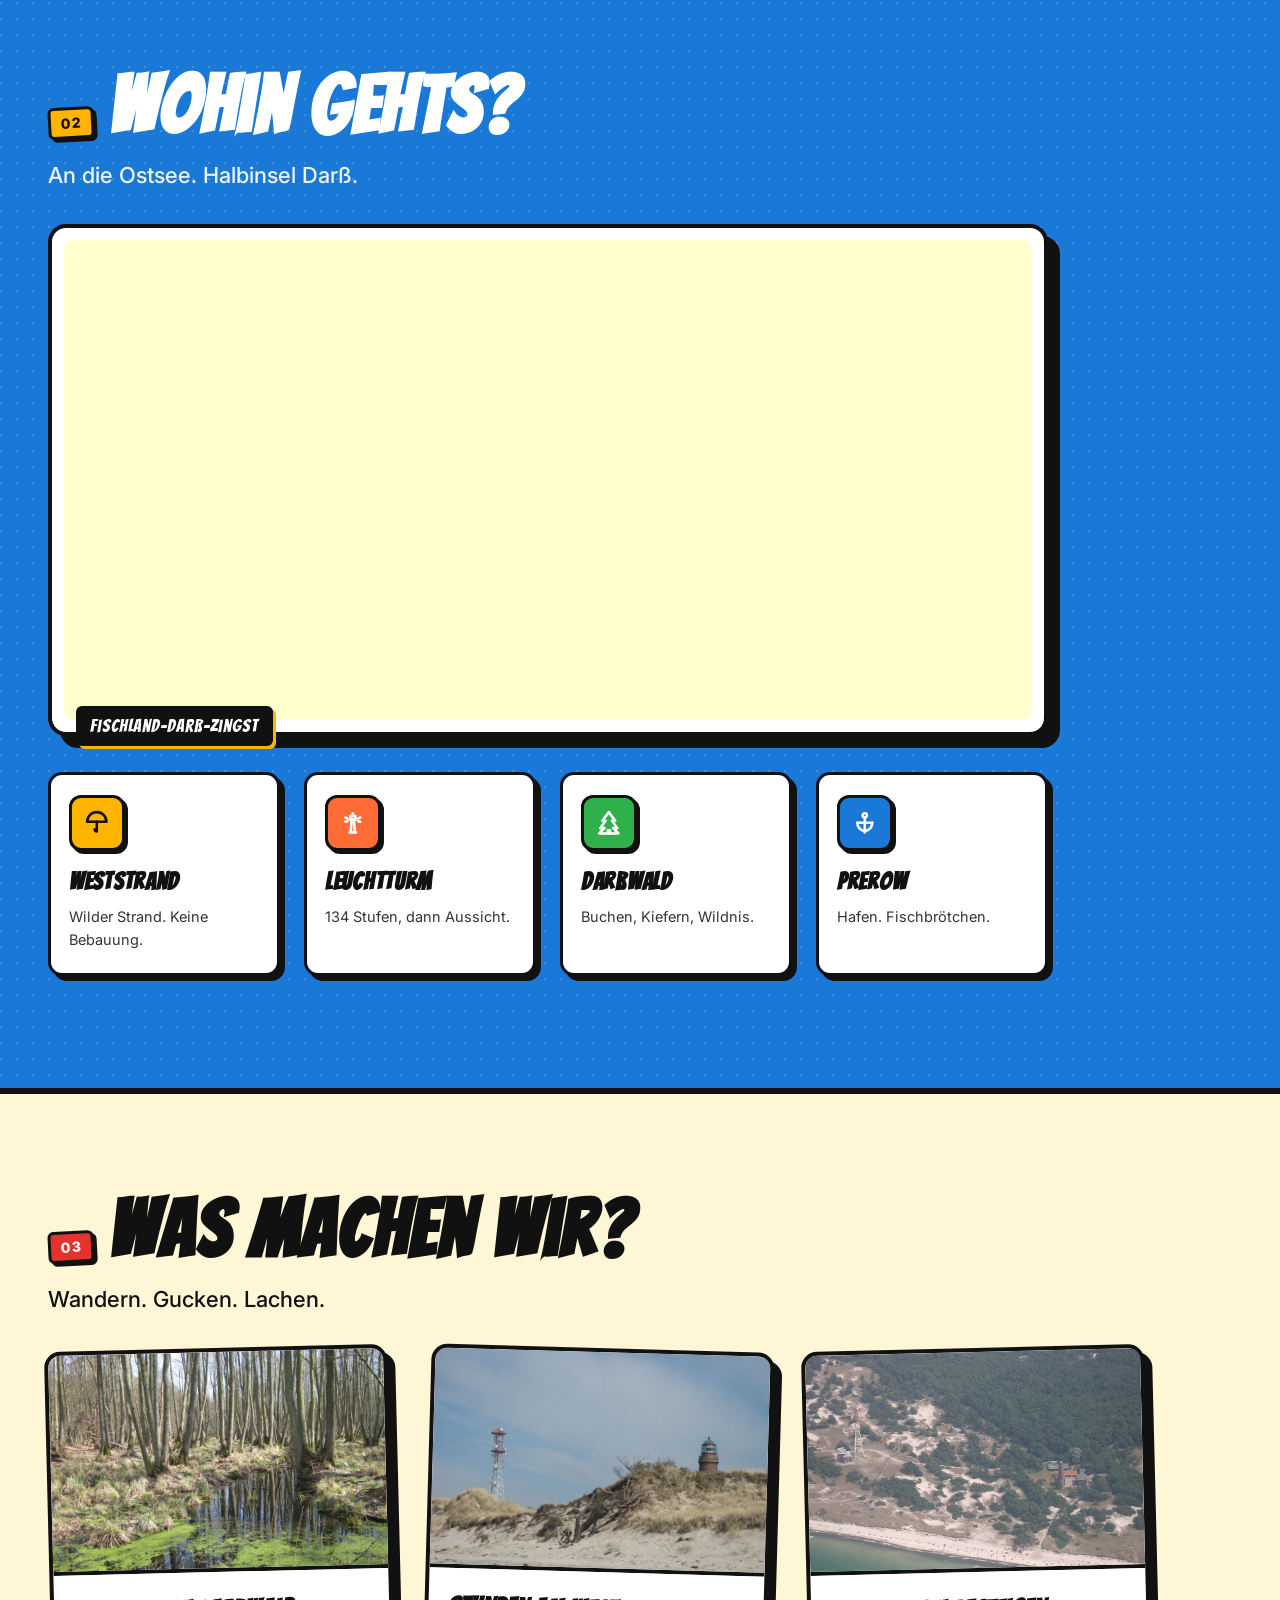
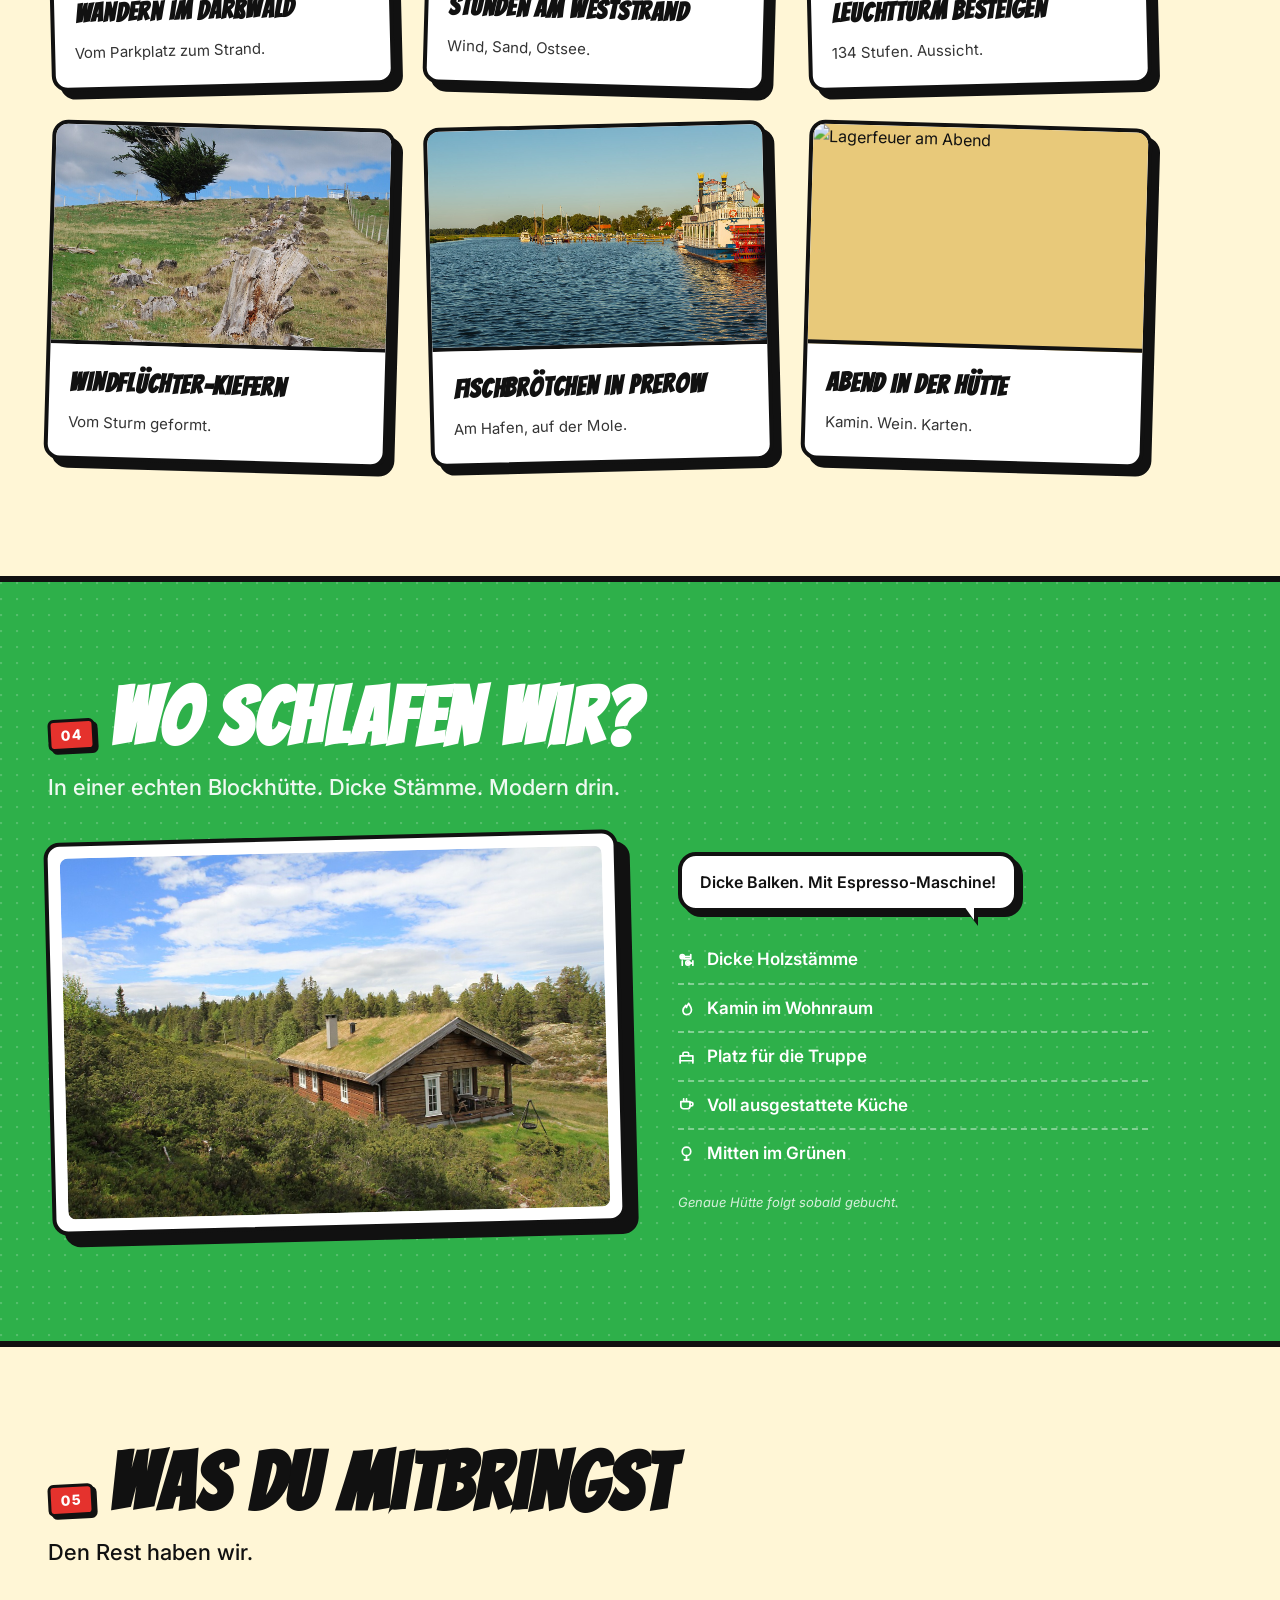
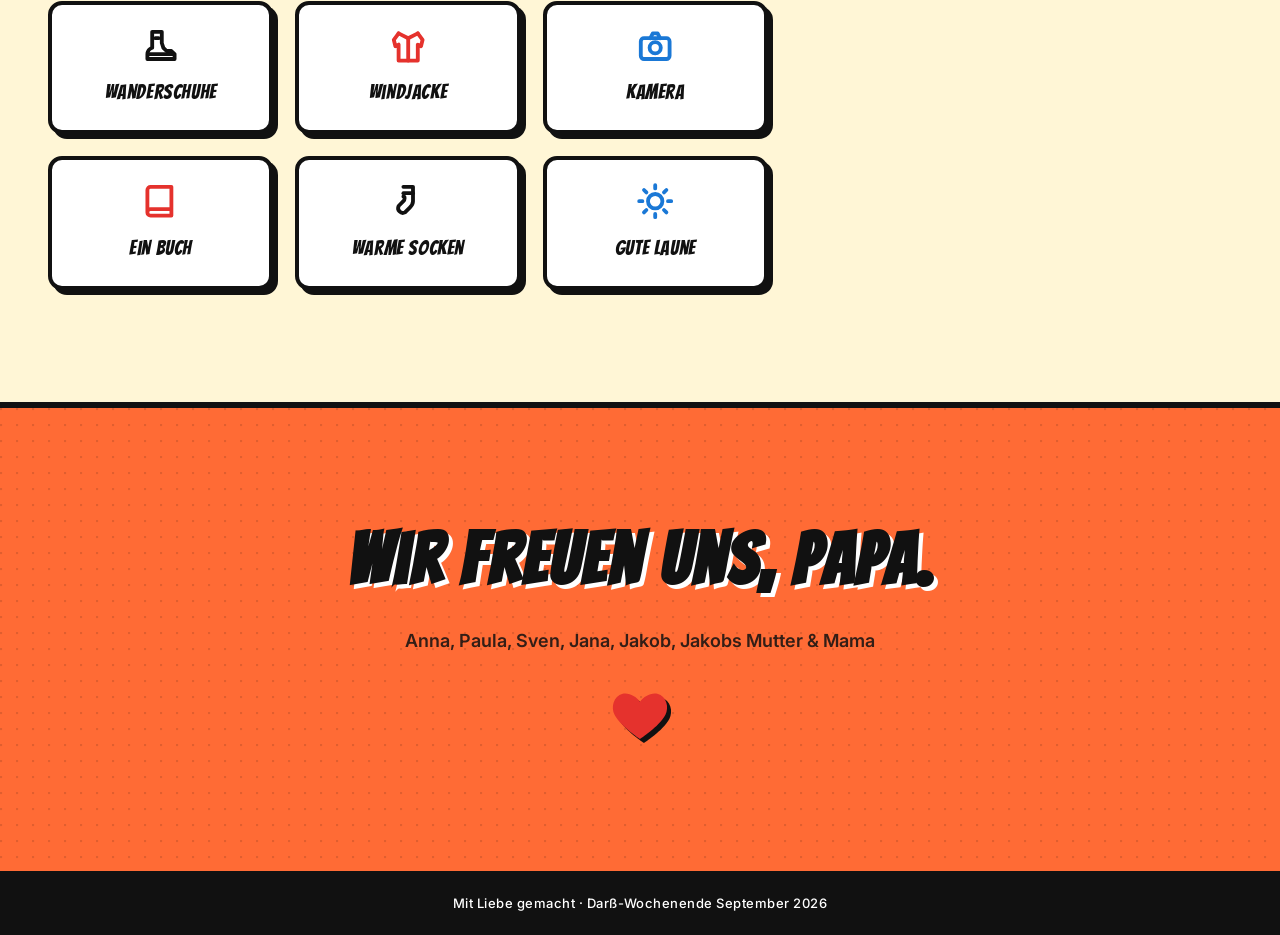
==== commit 919f93c9: "papa-darss: Cast-Page crew, OSM iframe map, +Mama Crew section is now a 6-panel comic Cast-Page (one" ====
--- a/papa-darss/index.html
+++ b/papa-darss/index.html
@@ -10,9 +10,6 @@
 <link rel="preconnect" href="https://fonts.googleapis.com" />
 <link rel="preconnect" href="https://fonts.gstatic.com" crossorigin />
 <link rel="stylesheet" href="https://fonts.googleapis.com/css2?family=Bangers&family=Inter:wght@400;500;600;700&display=swap" />
-
-<!-- Leaflet -->
-<link rel="stylesheet" href="https://unpkg.com/leaflet@1.9.4/dist/leaflet.css" integrity="sha512-h9FcoyWjHcOcmEVkxOfTLnmZFWIH0iZhZT1H2TbOq55xssQGEJHEaIm+PgoUaZbRvQTNTluNOEfb1ZRy6D3BOw==" crossorigin="" />
 
 <!-- Modular CSS — one file per concern, loaded in parallel. -->
 <link rel="stylesheet" href="/papa-darss/css/tokens.css" />
@@ -31,7 +28,6 @@
 
 <!-- ===== HERO ===== -->
 <header class="hero">
-  <!-- Decorative comic clouds — only here, only inside hero, no animation. -->
   <div class="clouds" aria-hidden="true">
     <svg class="cloud cloud-1" viewBox="0 0 120 60" fill="#fff" stroke="#1a1a1a" stroke-width="3" stroke-linejoin="round">
       <path d="M22 48 C8 48 4 36 14 30 C12 18 28 14 34 22 C42 10 62 10 66 22 C82 12 98 22 96 34 C112 32 116 48 100 48 Z"/>
@@ -65,32 +61,52 @@
 
 <main>
 
-<!-- ===== 01 · DIE CREW ===== -->
+<!-- ===== 01 · DIE TRUPPE — Cast Page ===== -->
 <section class="section section-cream">
-  <h2 class="h2"><span class="h2-num">01</span> Die Crew</h2>
-  <p class="lede">Sechs gegen den Darß.</p>
-
-  <div class="crew-panel tilt-l">
-    <span class="crew-spark crew-spark-1">★</span>
-    <span class="crew-spark crew-spark-2">✦</span>
-    <span class="crew-spark crew-spark-3">★</span>
-
-    <div class="crew-row">
-      <span class="crew-name n-red">Anna</span>
-      <span class="crew-name n-blue">Paula</span>
-      <span class="crew-name n-grass">Sven</span>
-    </div>
-    <div class="crew-and">+</div>
-    <div class="crew-row">
-      <span class="crew-name n-orange">Jana</span>
-      <span class="crew-name n-red">Jakob</span>
-    </div>
-    <div class="crew-and">+</div>
-    <div class="crew-row">
-      <span class="crew-name n-blue">Jakobs Mutter</span>
-    </div>
-
-    <div class="crew-tag">+ Du, Papa</div>
+  <h2 class="h2"><span class="h2-num">01</span> Die Truppe</h2>
+  <p class="lede">Sechs Helden gegen den Darß.</p>
+
+  <div class="cast-grid">
+
+    <article class="cast-panel cast-c1 tilt-l">
+      <span class="cast-num">#1</span>
+      <h3 class="cast-name">Anna</h3>
+      <span class="cast-tag">Stets im Stechschritt</span>
+    </article>
+
+    <article class="cast-panel cast-c2 tilt-r">
+      <span class="cast-num">#2</span>
+      <h3 class="cast-name">Paula</h3>
+      <span class="cast-tag">Wird geschoben! (Baby)</span>
+      <span class="cast-fx">BABY!</span>
+    </article>
+
+    <article class="cast-panel cast-c3 tilt-l">
+      <span class="cast-num">#3</span>
+      <h3 class="cast-name">Sven</h3>
+      <span class="cast-tag">Der gemütliche Wanderer</span>
+    </article>
+
+    <article class="cast-panel cast-c4 tilt-r">
+      <span class="cast-num">#4</span>
+      <h3 class="cast-name">Jana &amp; Jakob</h3>
+      <span class="cast-tag">Die Sportskanonen</span>
+      <span class="cast-fx">ZACK!</span>
+    </article>
+
+    <article class="cast-panel cast-c5 tilt-l">
+      <span class="cast-num">#5</span>
+      <h3 class="cast-name">Jakobs Mutter</h3>
+      <span class="cast-tag">Familienanschluss</span>
+    </article>
+
+    <article class="cast-panel cast-c6 tilt-r">
+      <span class="cast-num">#6</span>
+      <h3 class="cast-name">Mama</h3>
+      <span class="cast-tag">Würde lieber rudern</span>
+      <span class="cast-fx">RUDER!</span>
+    </article>
+
   </div>
 </section>
 
@@ -99,8 +115,16 @@
   <h2 class="h2"><span class="h2-num">02</span> Wohin gehts?</h2>
   <p class="lede">An die Ostsee. Halbinsel Darß.</p>
 
-  <div class="map-wrap tilt-r">
-    <div id="darss-map" class="darss-map"></div>
+  <div class="map-wrap">
+    <!-- OSM embed iframe — always works, no API key, no client JS,
+         no Leaflet/CSS-transform interactions. The marker sits on
+         Prerow as a central reference point. -->
+    <iframe
+      class="darss-map"
+      title="Karte vom Darß"
+      loading="lazy"
+      src="https://www.openstreetmap.org/export/embed.html?bbox=12.30%2C54.35%2C12.75%2C54.55&amp;layer=mapnik&amp;marker=54.4500%2C12.5500"
+    ></iframe>
     <span class="map-tag">Fischland-Darß-Zingst</span>
   </div>
 
@@ -204,7 +228,7 @@
 <!-- ===== CLOSER ===== -->
 <section class="section section-orange closer">
   <h2 class="closer-title">Wir freuen uns, Papa.</h2>
-  <p class="closer-sub">Anna, Paula, Sven, Jana, Jakob &amp; Jakobs Mutter</p>
+  <p class="closer-sub">Anna, Paula, Sven, Jana, Jakob, Jakobs Mutter &amp; Mama</p>
   <span class="closer-heart"><svg class="i i-2xl"><use href="#i-heart"/></svg></span>
 </section>
 
@@ -215,8 +239,6 @@
 </footer>
 
 <script src="/papa-darss/js/sprite.js"></script>
-<script src="https://unpkg.com/leaflet@1.9.4/dist/leaflet.js" integrity="sha512-BB3hKbKWOc9Ez/TAwyWxNXeoV9c1v6FIeYiBieIWkpLjauysF18NzgR1MBNBXf8/KABdlkX68nAhlwcDFLGPCQ==" crossorigin=""></script>
-<script src="/papa-darss/js/map.js"></script>
 
 </body>
 </html>
--- a/papa-darss/css/cards.css
+++ b/papa-darss/css/cards.css
@@ -2,76 +2,100 @@
    These all share the comic-card visual language (white bg, thick
    border, hard shadow) but differ in inner layout. */
 
-/* ── CREW PANEL (single combined cartoon-poster) ──────────
-   One big tilted comic panel listing every crew member as
-   typography. Each name in display font, varying color,
-   varying tilt — like a movie poster cast list. */
-.crew-panel{
+/* ── CAST PAGE (Die Truppe) ────────────────────────────
+   6 numbered comic panels, one per crew member. Each panel has
+   its own halftone-colored background, big display name, a
+   bordered "Steckbrief" tag, optional FX burst. Like opening a
+   comic and seeing the cast page. */
+.cast-grid{
+  display: grid;
+  grid-template-columns: 1fr;
+  gap: 24px;
+  max-width: 1080px;
+}
+@media (min-width: 720px){
+  .cast-grid{ grid-template-columns: repeat(2, 1fr); gap: 28px; }
+}
+@media (min-width: 1100px){
+  .cast-grid{ grid-template-columns: repeat(3, 1fr); }
+}
+.cast-panel{
   position: relative;
   background: #fff;
   border: var(--b) solid var(--ink);
-  border-radius: 18px;
-  box-shadow: var(--shadow-xl);
-  padding: 56px 28px 44px;
-  max-width: 920px;
-  margin: 0 auto;
+  border-radius: 16px;
+  box-shadow: var(--shadow-lg);
+  padding: 28px 22px 26px;
   text-align: center;
+  overflow: hidden;
+  /* Halftone dot pattern over the colored panel background. */
   background-image:
-    radial-gradient(circle at 1px 1px, rgba(0,0,0,.07) 1px, transparent 1.2px);
+    radial-gradient(circle at 1px 1px, rgba(0,0,0,.10) 1.4px, transparent 1.6px);
   background-size: 14px 14px;
 }
-.crew-row{
-  display: flex;
-  flex-wrap: wrap;
-  gap: 14px 28px;
-  justify-content: center;
-  align-items: baseline;
+/* Per-panel base color (sits behind the halftone) */
+.cast-c1{ background-color: #FFE08A; }
+.cast-c2{ background-color: #FFB3D1; }
+.cast-c3{ background-color: #B7E5C2; }
+.cast-c4{ background-color: #B5D9FF; }
+.cast-c5{ background-color: #FFCFA8; }
+.cast-c6{ background-color: #D9C2FF; }
+
+.cast-num{
+  position: absolute;
+  top: -2px;
+  left: -2px;
+  background: var(--ink);
+  color: #fff;
+  font-family: var(--display);
+  font-size: 18px;
+  letter-spacing: 0.04em;
+  padding: 6px 12px 4px;
+  border: var(--b) solid var(--ink);
+  border-radius: 0 0 12px 0;
 }
-.crew-name{
+.cast-name{
   font-family: var(--display);
-  font-size: clamp(36px, 7vw, 68px);
+  font-size: clamp(36px, 6vw, 52px);
   letter-spacing: 0.02em;
   line-height: 1;
+  margin: 18px 0 12px;
+  color: var(--ink);
+  text-shadow: 3px 3px 0 #fff;
+}
+.cast-tag{
   display: inline-block;
-  text-shadow: 3px 3px 0 var(--ink);
+  background: var(--ink);
+  color: #fff;
+  font-family: var(--body);
+  font-size: 13px;
+  font-weight: 700;
+  letter-spacing: 0.06em;
+  text-transform: uppercase;
+  padding: 6px 14px;
+  border: 3px solid var(--ink);
+  border-radius: 6px;
+  transform: rotate(-1deg);
 }
-.n-red    { color: var(--red);    transform: rotate(-2deg); }
-.n-blue   { color: var(--ocean);  transform: rotate(1.5deg); }
-.n-grass  { color: var(--grass);  transform: rotate(-1deg); }
-.n-orange { color: var(--sun);    transform: rotate(2deg); }
-.crew-and{
-  font-family: var(--display);
-  font-size: clamp(28px, 4vw, 40px);
-  color: var(--ink);
-  margin: 8px 0;
-  opacity: .55;
-}
-.crew-tag{
-  display: inline-block;
-  margin-top: 28px;
-  background: var(--sun);
+.cast-fx{
+  position: absolute;
+  top: 14px;
+  right: -12px;
+  background: var(--red);
   color: #fff;
   font-family: var(--display);
-  font-size: 24px;
-  letter-spacing: 0.04em;
-  padding: 10px 18px;
+  font-size: 18px;
+  letter-spacing: 0.05em;
+  padding: 8px 14px;
   border: 3px solid var(--ink);
   border-radius: 8px;
-  box-shadow: 4px 4px 0 var(--ink);
-  transform: rotate(-2deg);
+  box-shadow: 3px 3px 0 var(--ink);
   text-shadow: 2px 2px 0 var(--ink);
+  transform: rotate(14deg);
 }
-.crew-spark{
-  position: absolute;
-  font-family: var(--display);
-  font-size: 36px;
-  color: var(--sun-bright);
-  text-shadow: 2px 2px 0 var(--ink);
-  pointer-events: none;
-}
-.crew-spark-1{ top: 14px; left: 22px; transform: rotate(-15deg); }
-.crew-spark-2{ top: 24px; right: 30px; transform: rotate(20deg); color: var(--red); }
-.crew-spark-3{ bottom: 16px; left: 24px; transform: rotate(8deg); color: var(--ocean); }
+.cast-c2 .cast-fx{ background: var(--ocean); }
+.cast-c4 .cast-fx{ background: var(--grass); }
+.cast-c6 .cast-fx{ background: var(--sun); }
 
 /* ── SPOTS (4 highlight cards under the map) ────────────── */
 .spots-grid{
--- a/papa-darss/css/map.css
+++ b/papa-darss/css/map.css
@@ -11,14 +11,17 @@
   margin-bottom: 36px;
   max-width: 1000px;
 }
+/* The map is now an OSM <iframe> — Leaflet was unreliable in the
+   user's environment (likely interaction with the parent's
+   transform: rotate). The iframe always works, no API key, no JS. */
 .darss-map{
+  display: block;
   width: 100%;
   height: 360px;
+  border: 0;
   border-radius: 10px;
-  overflow: hidden;
   background: var(--paper);
-  /* Push the OSM tiles toward an illustrated/comic feel —
-     punch saturation, bump contrast, slight warm shift. */
+  /* Push the OSM tiles toward an illustrated/comic feel. */
   filter: saturate(1.6) contrast(1.08) brightness(1.02) hue-rotate(-3deg);
 }
 @media (min-width: 720px){ .darss-map{ height: 480px; } }
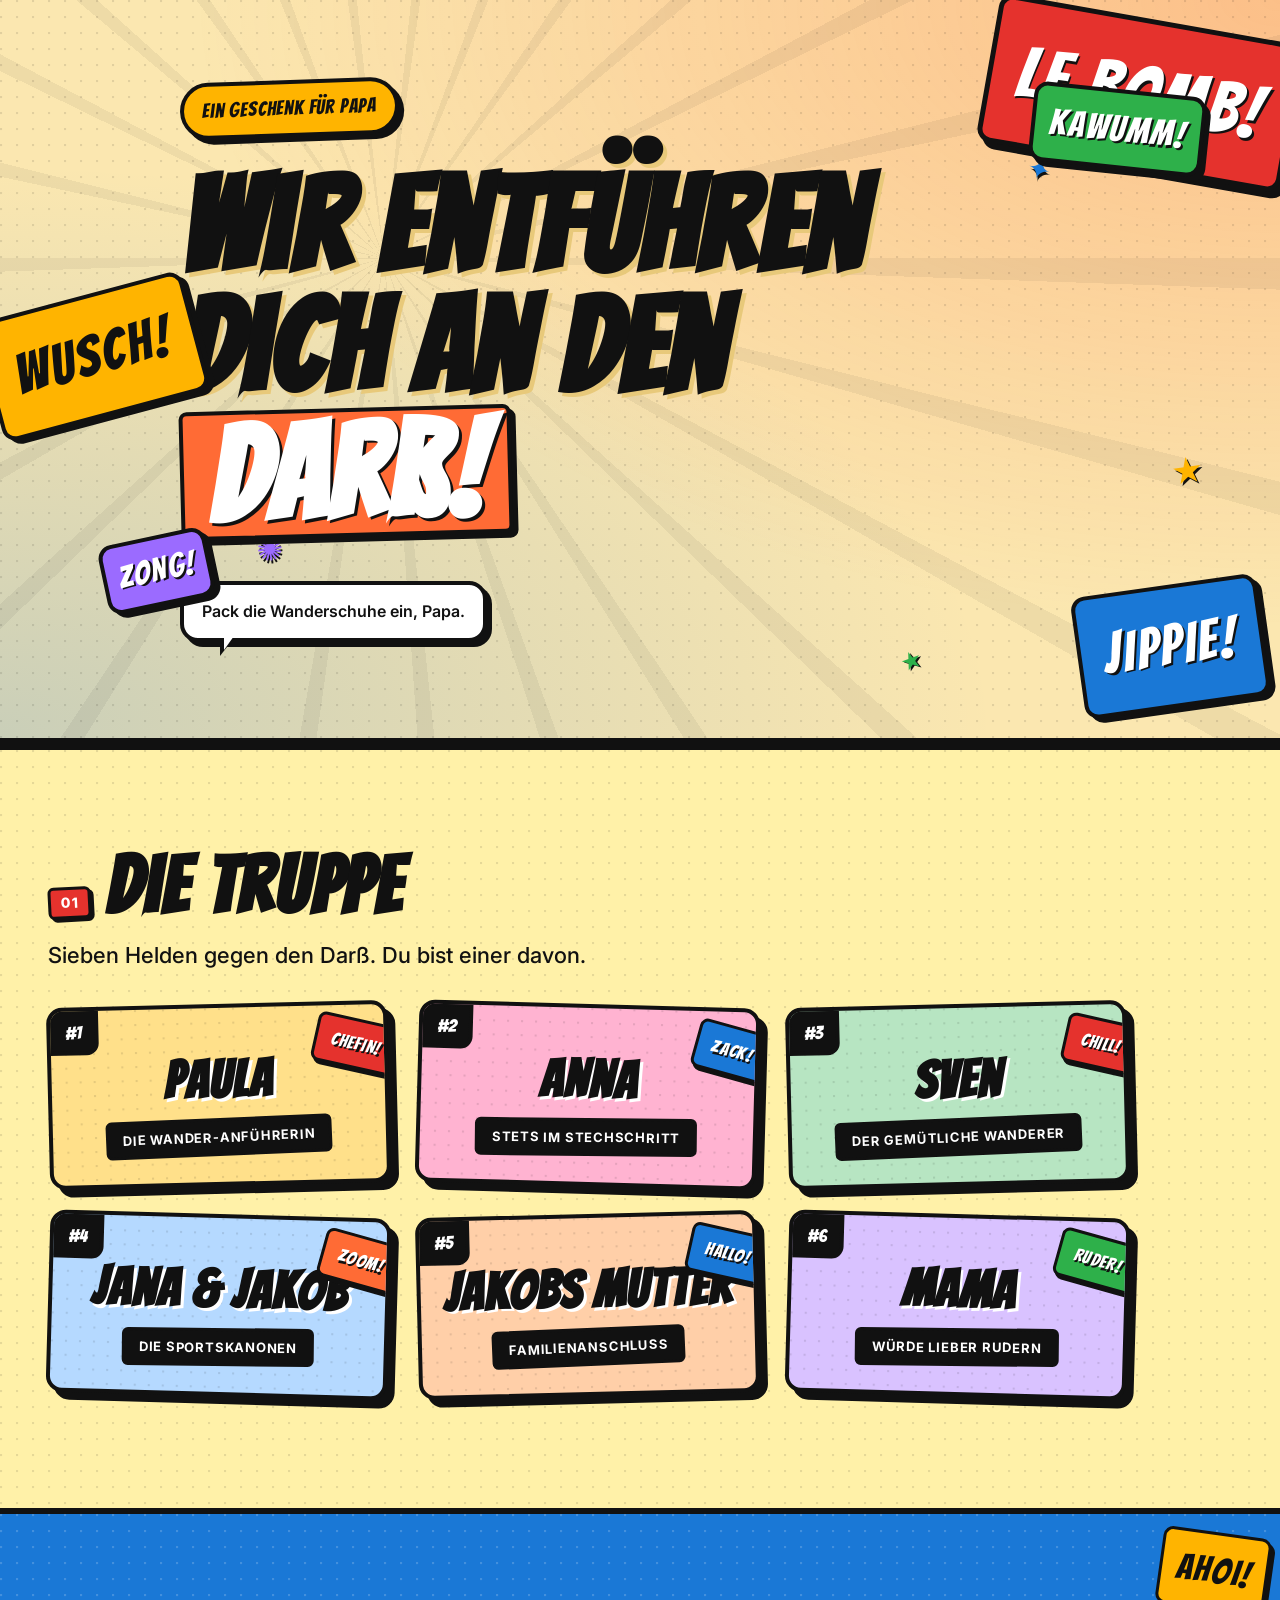
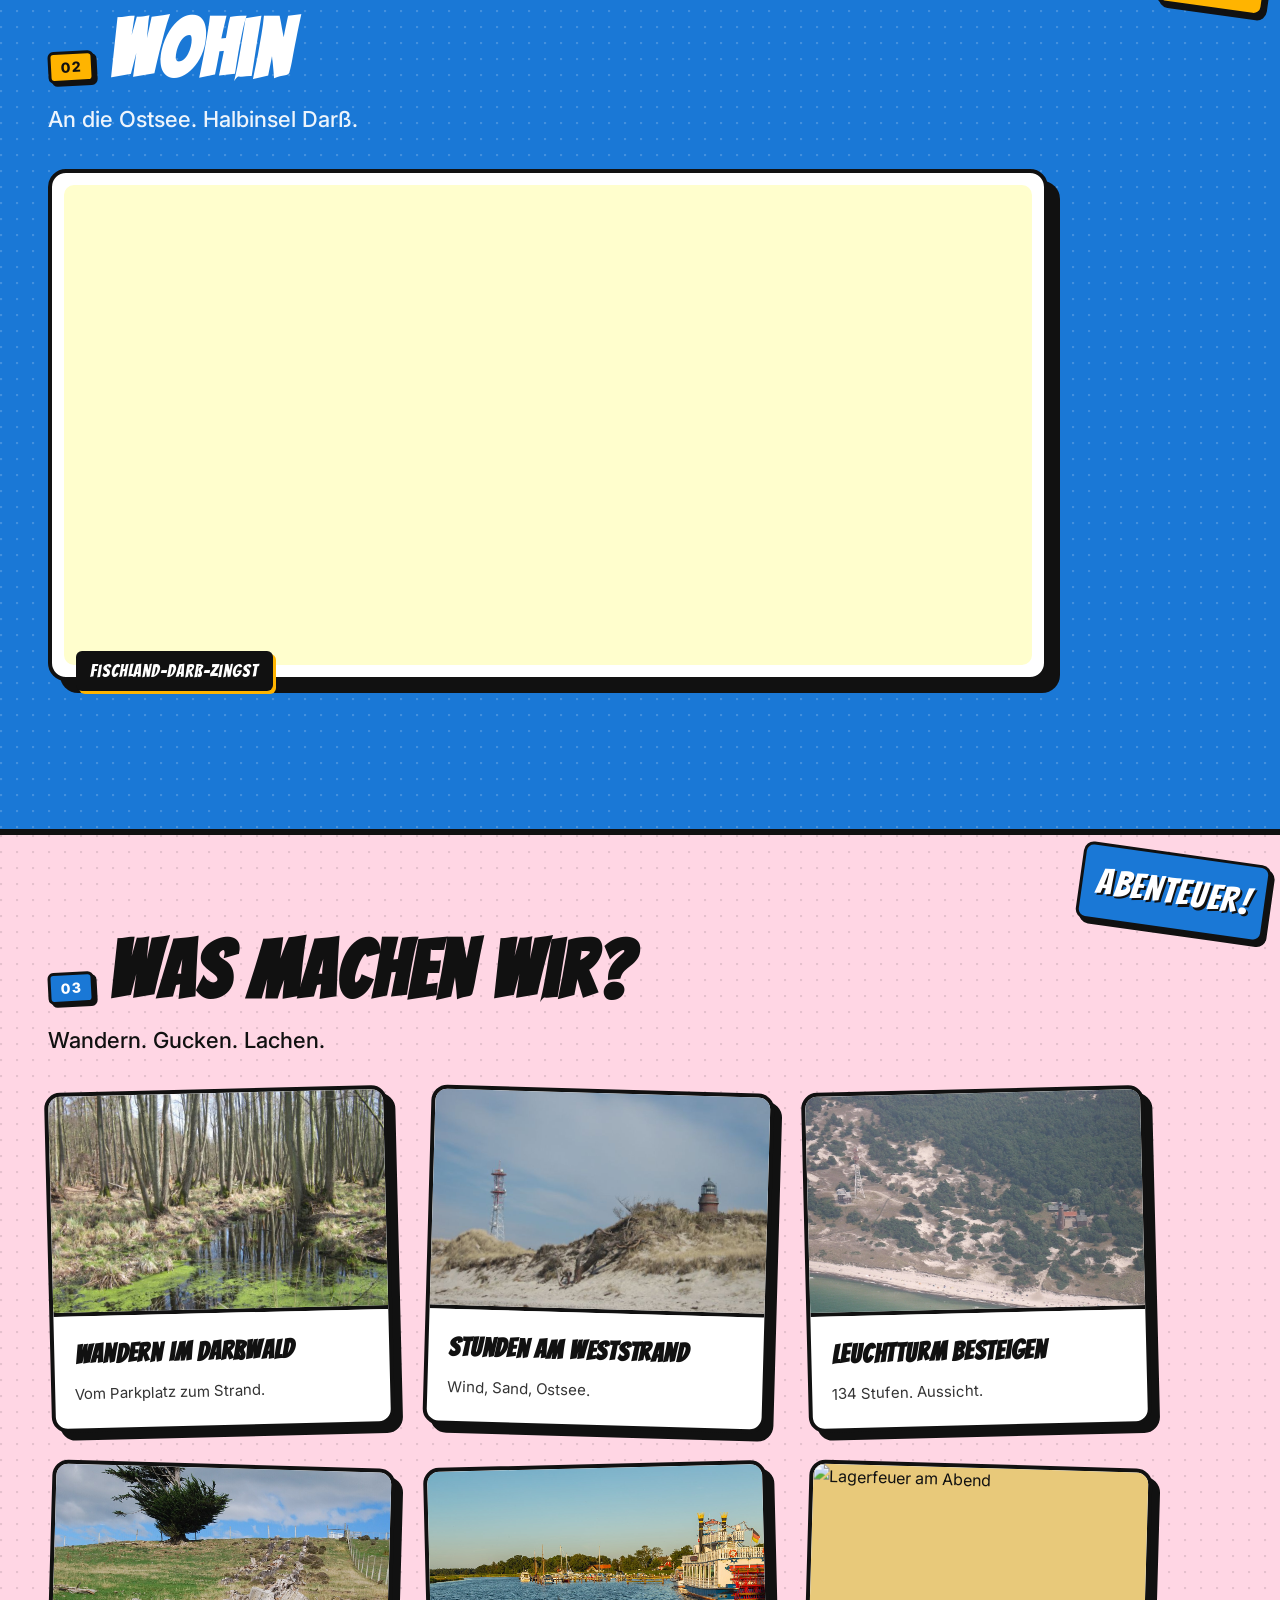
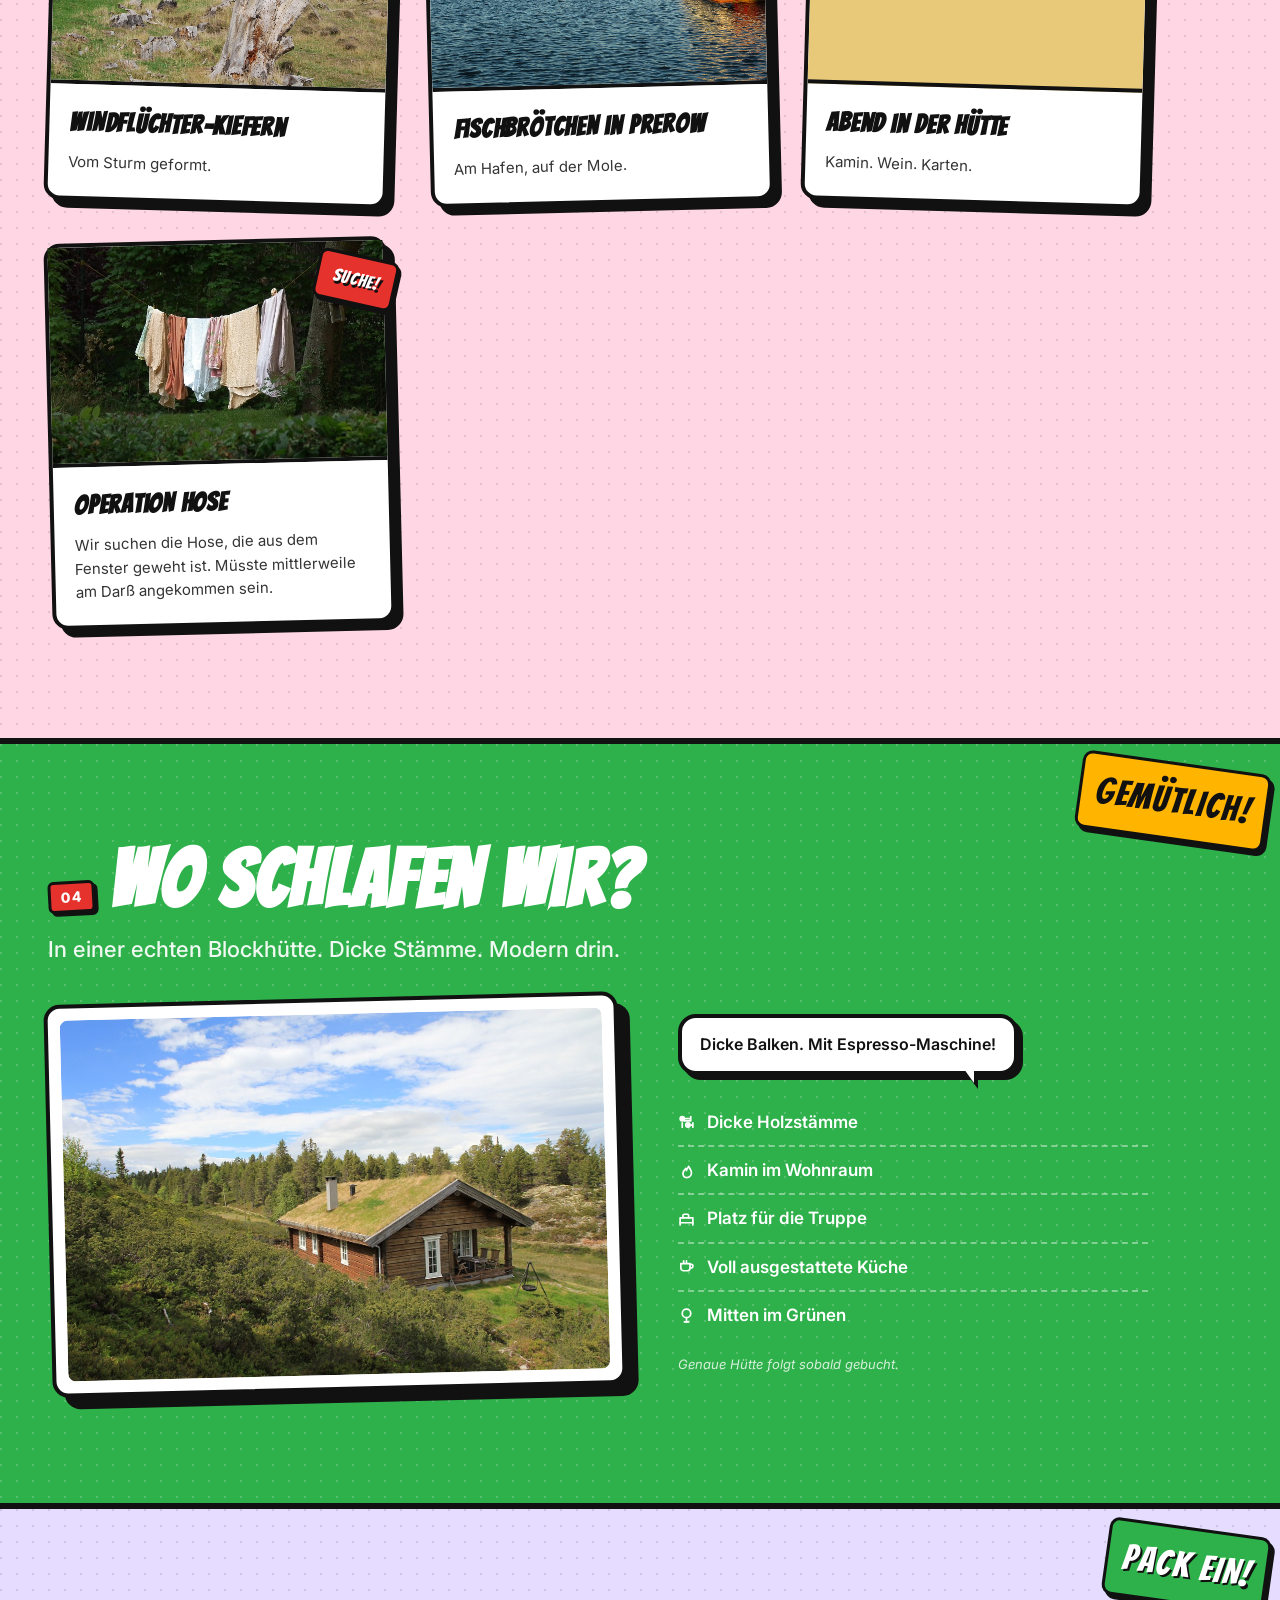
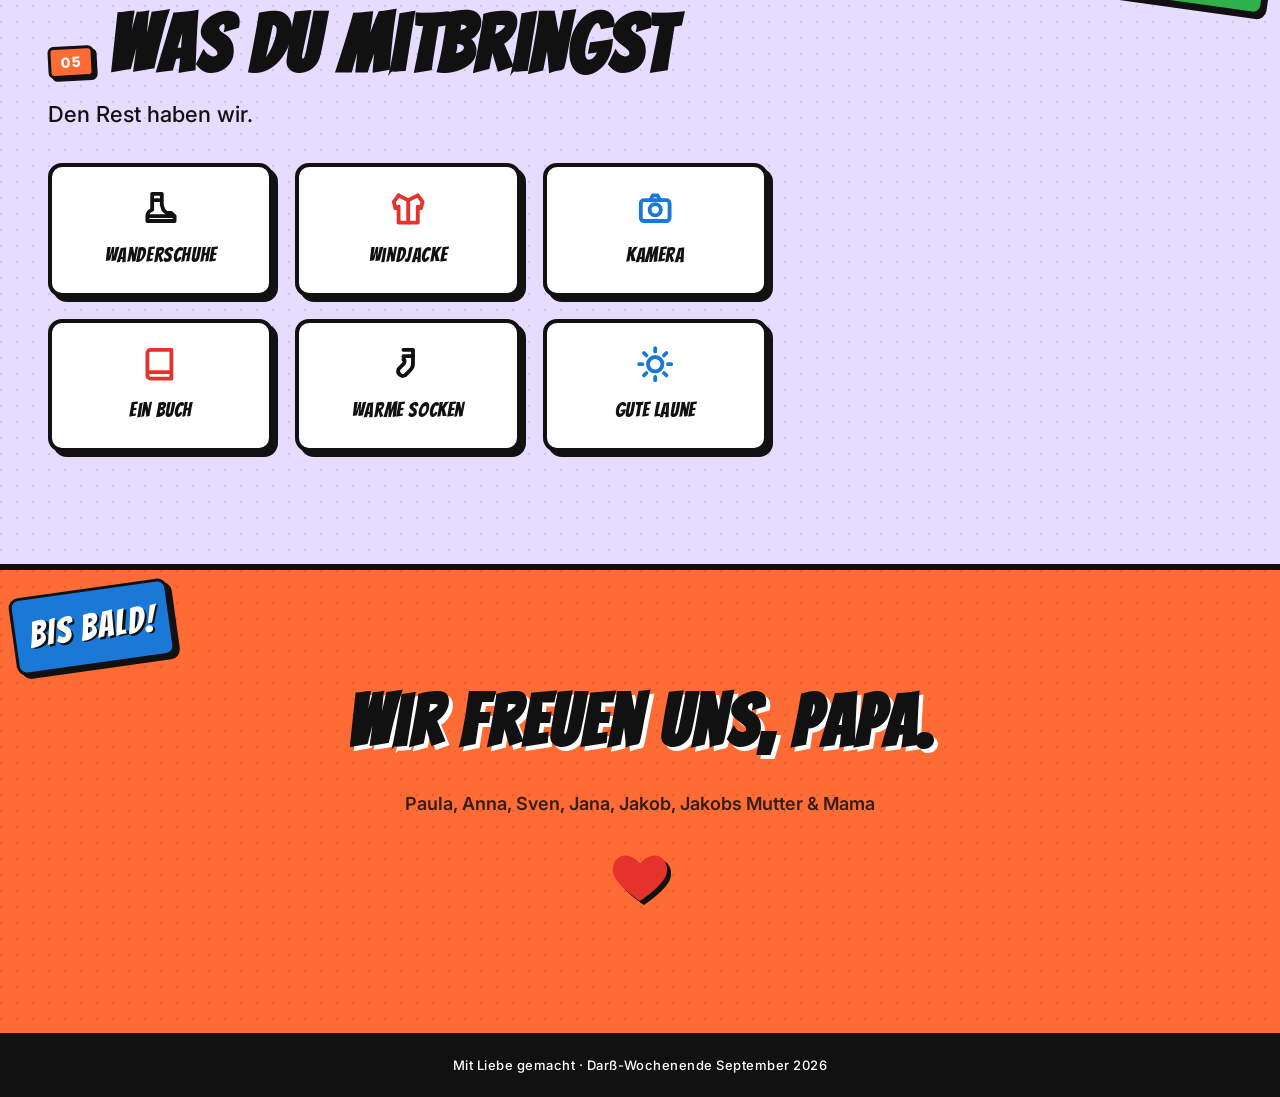
==== commit f57cbf4a: "papa-darss: more comic, joke activity, fixed bursts, section colors Cast section: - All 6 panels now" ====
--- a/papa-darss/index.html
+++ b/papa-darss/index.html
@@ -6,16 +6,13 @@
 <meta name="robots" content="noindex, nofollow" />
 <title>Ein Geschenk für Papa — Darß-Wochenende</title>
 
-<!-- Fonts -->
 <link rel="preconnect" href="https://fonts.googleapis.com" />
 <link rel="preconnect" href="https://fonts.gstatic.com" crossorigin />
 <link rel="stylesheet" href="https://fonts.googleapis.com/css2?family=Bangers&family=Inter:wght@400;500;600;700&display=swap" />
 
-<!-- Modular CSS — one file per concern, loaded in parallel. -->
 <link rel="stylesheet" href="/papa-darss/css/tokens.css" />
 <link rel="stylesheet" href="/papa-darss/css/base.css" />
 <link rel="stylesheet" href="/papa-darss/css/comic.css" />
-<link rel="stylesheet" href="/papa-darss/css/decor.css" />
 <link rel="stylesheet" href="/papa-darss/css/sections.css" />
 <link rel="stylesheet" href="/papa-darss/css/hero.css" />
 <link rel="stylesheet" href="/papa-darss/css/cards.css" />
@@ -28,76 +25,72 @@
 
 <!-- ===== HERO ===== -->
 <header class="hero">
-  <div class="clouds" aria-hidden="true">
-    <svg class="cloud cloud-1" viewBox="0 0 120 60" fill="#fff" stroke="#1a1a1a" stroke-width="3" stroke-linejoin="round">
-      <path d="M22 48 C8 48 4 36 14 30 C12 18 28 14 34 22 C42 10 62 10 66 22 C82 12 98 22 96 34 C112 32 116 48 100 48 Z"/>
-    </svg>
-    <svg class="cloud cloud-2" viewBox="0 0 100 50" fill="#fff" stroke="#1a1a1a" stroke-width="3" stroke-linejoin="round">
-      <path d="M16 40 C4 40 2 28 12 24 C12 14 28 12 32 20 C40 8 60 12 60 22 C76 16 90 26 84 36 C92 38 92 44 80 42 Z"/>
-    </svg>
-    <svg class="cloud cloud-3" viewBox="0 0 90 46" fill="#fff" stroke="#1a1a1a" stroke-width="3" stroke-linejoin="round">
-      <path d="M14 36 C2 36 0 24 10 22 C10 12 26 12 30 18 C40 8 58 12 58 22 C70 18 80 24 76 32 C84 32 84 38 74 38 Z"/>
-    </svg>
+  <!-- Comic FX layer: scattered sparkles around the title for energy. -->
+  <div class="hero-fx" aria-hidden="true">
+    <span class="hero-spark hero-spark-2">✦</span>
+    <span class="hero-spark hero-spark-3">★</span>
+    <span class="hero-spark hero-spark-4">✺</span>
+    <span class="hero-spark hero-spark-5">★</span>
   </div>
 
   <div class="hero-inner">
-    <span class="hero-badge"><svg class="i"><use href="#i-gift"/></svg> Ein Geschenk für Papa</span>
+    <span class="hero-badge">Ein Geschenk für Papa</span>
     <h1 class="hero-title">Wir entführen<br/>dich an den<br/><span class="hl hl-orange">Darß!</span></h1>
 
     <div class="speech speech-right">
       <p>Pack die Wanderschuhe ein, Papa.</p>
     </div>
-
-    <div class="hero-meta">
-      <span class="chip"><svg class="i"><use href="#i-calendar"/></svg> September 2026</span>
-      <span class="chip"><svg class="i"><use href="#i-pine"/></svg> Fischland-Darß-Zingst</span>
-      <span class="chip"><svg class="i"><use href="#i-bed"/></svg> Eine Übernachtung</span>
-    </div>
-  </div>
-  <span class="bam bam-1">BÄM!</span>
+  </div>
+
+  <span class="bam bam-1">LE BOMB!</span>
   <span class="bam bam-2">JIPPIE!</span>
   <span class="bam bam-3">WUSCH!</span>
+  <span class="bam bam-4">KAWUMM!</span>
+  <span class="bam bam-5">ZONG!</span>
 </header>
 
 <main>
 
-<!-- ===== 01 · DIE TRUPPE — Cast Page ===== -->
-<section class="section section-cream">
+<!-- ===== 01 · DIE TRUPPE ===== -->
+<section class="section section-yellow">
   <h2 class="h2"><span class="h2-num">01</span> Die Truppe</h2>
-  <p class="lede">Sechs Helden gegen den Darß.</p>
+  <p class="lede">Sieben Helden gegen den Darß. Du bist einer davon.</p>
 
   <div class="cast-grid">
 
     <article class="cast-panel cast-c1 tilt-l">
       <span class="cast-num">#1</span>
+      <h3 class="cast-name">Paula</h3>
+      <span class="cast-tag">Die Wander-Anführerin</span>
+      <span class="cast-fx">CHEFIN!</span>
+    </article>
+
+    <article class="cast-panel cast-c2 tilt-r">
+      <span class="cast-num">#2</span>
       <h3 class="cast-name">Anna</h3>
       <span class="cast-tag">Stets im Stechschritt</span>
-    </article>
-
-    <article class="cast-panel cast-c2 tilt-r">
-      <span class="cast-num">#2</span>
-      <h3 class="cast-name">Paula</h3>
-      <span class="cast-tag">Wird geschoben! (Baby)</span>
-      <span class="cast-fx">BABY!</span>
+      <span class="cast-fx">ZACK!</span>
     </article>
 
     <article class="cast-panel cast-c3 tilt-l">
       <span class="cast-num">#3</span>
       <h3 class="cast-name">Sven</h3>
       <span class="cast-tag">Der gemütliche Wanderer</span>
+      <span class="cast-fx">CHILL!</span>
     </article>
 
     <article class="cast-panel cast-c4 tilt-r">
       <span class="cast-num">#4</span>
       <h3 class="cast-name">Jana &amp; Jakob</h3>
       <span class="cast-tag">Die Sportskanonen</span>
-      <span class="cast-fx">ZACK!</span>
+      <span class="cast-fx">ZOOM!</span>
     </article>
 
     <article class="cast-panel cast-c5 tilt-l">
       <span class="cast-num">#5</span>
       <h3 class="cast-name">Jakobs Mutter</h3>
       <span class="cast-tag">Familienanschluss</span>
+      <span class="cast-fx">HALLO!</span>
     </article>
 
     <article class="cast-panel cast-c6 tilt-r">
@@ -112,13 +105,10 @@
 
 <!-- ===== 02 · WOHIN? ===== -->
 <section class="section section-blue">
-  <h2 class="h2"><span class="h2-num">02</span> Wohin gehts?</h2>
+  <h2 class="h2"><span class="h2-num">02</span> Wohin</h2>
   <p class="lede">An die Ostsee. Halbinsel Darß.</p>
 
   <div class="map-wrap">
-    <!-- OSM embed iframe — always works, no API key, no client JS,
-         no Leaflet/CSS-transform interactions. The marker sits on
-         Prerow as a central reference point. -->
     <iframe
       class="darss-map"
       title="Karte vom Darß"
@@ -128,32 +118,11 @@
     <span class="map-tag">Fischland-Darß-Zingst</span>
   </div>
 
-  <div class="spots-grid">
-    <div class="spot-card">
-      <span class="spot-icon"><svg class="i i-lg"><use href="#i-umbrella"/></svg></span>
-      <h4>Weststrand</h4>
-      <p>Wilder Strand. Keine Bebauung.</p>
-    </div>
-    <div class="spot-card">
-      <span class="spot-icon"><svg class="i i-lg"><use href="#i-lighthouse"/></svg></span>
-      <h4>Leuchtturm</h4>
-      <p>134 Stufen, dann Aussicht.</p>
-    </div>
-    <div class="spot-card">
-      <span class="spot-icon"><svg class="i i-lg"><use href="#i-pine"/></svg></span>
-      <h4>Darßwald</h4>
-      <p>Buchen, Kiefern, Wildnis.</p>
-    </div>
-    <div class="spot-card">
-      <span class="spot-icon"><svg class="i i-lg"><use href="#i-anchor"/></svg></span>
-      <h4>Prerow</h4>
-      <p>Hafen. Fischbrötchen.</p>
-    </div>
-  </div>
+  <span class="section-fx section-fx-tr section-fx-yellow">AHOI!</span>
 </section>
 
 <!-- ===== 03 · WAS MACHEN WIR? ===== -->
-<section class="section section-cream">
+<section class="section section-pink">
   <h2 class="h2"><span class="h2-num">03</span> Was machen wir?</h2>
   <p class="lede">Wandern. Gucken. Lachen.</p>
 
@@ -182,7 +151,19 @@
       <img class="act-img" alt="Lagerfeuer am Abend" src="https://images.unsplash.com/photo-1475738972911-5b44ce984c42?w=800&auto=format&fit=crop" />
       <div class="act-body"><h4>Abend in der Hütte</h4><p>Kamin. Wein. Karten.</p></div>
     </article>
-  </div>
+
+    <!-- Inside-joke activity 🩳 -->
+    <article class="act-card tilt-l act-joke">
+      <img class="act-img" alt="Wäsche auf einer Leine" src="/papa-darss/assets/hose.jpg" />
+      <div class="act-body">
+        <h4>Operation Hose</h4>
+        <p>Wir suchen die Hose, die aus dem Fenster geweht ist. Müsste mittlerweile am Darß angekommen sein.</p>
+      </div>
+      <span class="act-fx">SUCHE!</span>
+    </article>
+  </div>
+
+  <span class="section-fx section-fx-tr section-fx-blue">ABENTEUER!</span>
 </section>
 
 <!-- ===== 04 · BLOCKHÜTTE ===== -->
@@ -208,10 +189,12 @@
       <p class="cabin-note">Genaue Hütte folgt sobald gebucht.</p>
     </div>
   </div>
+
+  <span class="section-fx section-fx-tr section-fx-yellow">GEMÜTLICH!</span>
 </section>
 
 <!-- ===== 05 · PACKLISTE ===== -->
-<section class="section section-cream">
+<section class="section section-purple">
   <h2 class="h2"><span class="h2-num">05</span> Was du mitbringst</h2>
   <p class="lede">Den Rest haben wir.</p>
 
@@ -223,13 +206,17 @@
     <div class="pack-tile"><svg class="i i-xl"><use href="#i-sock"/></svg><p>Warme Socken</p></div>
     <div class="pack-tile"><svg class="i i-xl"><use href="#i-sun"/></svg><p>Gute Laune</p></div>
   </div>
+
+  <span class="section-fx section-fx-tr section-fx-green">PACK EIN!</span>
 </section>
 
 <!-- ===== CLOSER ===== -->
 <section class="section section-orange closer">
   <h2 class="closer-title">Wir freuen uns, Papa.</h2>
-  <p class="closer-sub">Anna, Paula, Sven, Jana, Jakob, Jakobs Mutter &amp; Mama</p>
+  <p class="closer-sub">Paula, Anna, Sven, Jana, Jakob, Jakobs Mutter &amp; Mama</p>
   <span class="closer-heart"><svg class="i i-2xl"><use href="#i-heart"/></svg></span>
+
+  <span class="section-fx section-fx-tl section-fx-blue">BIS BALD!</span>
 </section>
 
 </main>
--- a/papa-darss/css/tokens.css
+++ b/papa-darss/css/tokens.css
@@ -15,6 +15,11 @@
   --grass-deep: #1F8035;
   --red: #E5322D;
   --pink: #FF6BA0;
+  --pink-soft: #FFD6E4;
+  --purple: #9B6BFF;
+  --purple-soft: #E5DCFF;
+  --turquoise: #2EE0D9;
+  --yellow-soft: #FFF1A8;
   --ink: #111111;
 
   /* Borders + shadows — chunky comic feel */
--- a/papa-darss/css/comic.css
+++ b/papa-darss/css/comic.css
@@ -47,7 +47,17 @@
   text-shadow: 2px 2px 0 var(--ink);
   z-index: 3;
 }
-.bam-1{ top: 24px; right: -10px; transform: rotate(12deg); }
+/* bam-1 carries LE BOMB! (the inside-joke) at the top of the hero
+   and gets bigger/louder than the others. */
+.bam-1{
+  top: 18px;
+  right: -14px;
+  transform: rotate(10deg);
+  font-size: clamp(34px, 8vw, 72px);
+  padding: 14px 24px;
+  border-width: 5px;
+  box-shadow: 6px 6px 0 var(--ink);
+}
 .bam-2{
   bottom: 30px; right: 16px;
   background: var(--ocean);
@@ -60,9 +70,23 @@
   text-shadow: none;
   transform: rotate(-15deg);
 }
+.bam-4{
+  top: 12%; right: 6%;
+  background: var(--grass);
+  transform: rotate(6deg);
+  font-size: clamp(20px, 4vw, 36px);
+  padding: 8px 14px;
+}
+.bam-5{
+  bottom: 18%; left: 8%;
+  background: var(--purple);
+  transform: rotate(-12deg);
+  font-size: clamp(20px, 3.5vw, 32px);
+  padding: 6px 12px;
+}
 @media (max-width: 720px){
-  .bam-1{ font-size: 22px; padding: 8px 14px; right: -6px; }
-  .bam-2, .bam-3{ display: none; }
+  .bam-1{ font-size: 26px; padding: 8px 14px; right: -8px; }
+  .bam-2, .bam-3, .bam-4, .bam-5{ display: none; }
 }
 
 /* Speech bubble — pointer arrow built from two stacked triangles */
@@ -128,3 +152,36 @@
 /* Tilt utilities — slight rotation on cards for comic feel */
 .tilt-l{ transform: rotate(-1.4deg); }
 .tilt-r{ transform: rotate(1.6deg); }
+
+/* Section-FX bursts — tucked into section corners as easter eggs.
+   Smaller cousins of `.bam`. Place via .section-fx-{tl,tr,bl,br}. */
+.section-fx{
+  position: absolute;
+  display: inline-block;
+  font-family: var(--display);
+  font-size: clamp(20px, 3vw, 36px);
+  letter-spacing: 0.05em;
+  background: var(--red);
+  color: #fff;
+  padding: 8px 14px;
+  border: 3px solid var(--ink);
+  border-radius: 10px;
+  box-shadow: 4px 4px 0 var(--ink);
+  text-shadow: 2px 2px 0 var(--ink);
+  z-index: 4;
+  pointer-events: none;
+}
+.section-fx-tr{ top: 18px;    right: 12px;  transform: rotate(8deg); }
+.section-fx-tl{ top: 18px;    left: 12px;   transform: rotate(-8deg); }
+.section-fx-br{ bottom: 18px; right: 12px;  transform: rotate(-6deg); }
+.section-fx-bl{ bottom: 18px; left: 12px;   transform: rotate(6deg); }
+.section-fx-bomb{
+  background: var(--red);
+  font-size: clamp(28px, 4.5vw, 48px);
+  padding: 12px 20px;
+  box-shadow: 5px 5px 0 var(--ink);
+}
+.section-fx-blue{ background: var(--ocean); }
+.section-fx-green{ background: var(--grass); }
+.section-fx-yellow{ background: var(--sun-bright); color: var(--ink); text-shadow: none; }
+.section-fx-purple{ background: var(--purple); }
--- a/papa-darss/css/sections.css
+++ b/papa-darss/css/sections.css
@@ -36,6 +36,32 @@
     radial-gradient(circle at 1px 1px, rgba(0,0,0,.12) 1.4px, transparent 1.6px);
   background-size: 16px 16px;
 }
+.section-pink{
+  background: var(--pink-soft);
+  color: var(--ink);
+  background-image:
+    radial-gradient(circle at 1px 1px, rgba(0,0,0,.10) 1.4px, transparent 1.6px);
+  background-size: 16px 16px;
+}
+.section-yellow{
+  background: var(--yellow-soft);
+  color: var(--ink);
+  background-image:
+    radial-gradient(circle at 1px 1px, rgba(0,0,0,.10) 1.4px, transparent 1.6px);
+  background-size: 16px 16px;
+}
+.section-purple{
+  background: var(--purple-soft);
+  color: var(--ink);
+  background-image:
+    radial-gradient(circle at 1px 1px, rgba(0,0,0,.10) 1.4px, transparent 1.6px);
+  background-size: 16px 16px;
+}
+
+/* Map h2-num colors for new section variants. */
+.section-pink .h2-num{ background: var(--ocean); color: #fff; }
+.section-yellow .h2-num{ background: var(--red); color: #fff; }
+.section-purple .h2-num{ background: var(--sun); color: #fff; }
 
 .h2{
   font-family: var(--display);
--- a/papa-darss/css/hero.css
+++ b/papa-darss/css/hero.css
@@ -2,18 +2,50 @@
 
 .hero{
   position: relative;
-  background:
-    radial-gradient(ellipse at top right, rgba(255,107,53,.30), transparent 60%),
-    radial-gradient(ellipse at bottom left, rgba(26,120,214,.20), transparent 55%),
-    var(--sand);
+  background: var(--sand);
   background-image:
+    /* Comic action lines radiating from upper-left corner */
+    repeating-conic-gradient(
+      from 200deg at 30% 35%,
+      transparent 0deg,
+      transparent 12deg,
+      rgba(0,0,0,.05) 12deg,
+      rgba(0,0,0,.05) 14deg
+    ),
+    /* Halftone dot texture */
     radial-gradient(circle at 1px 1px, rgba(0,0,0,.10) 1.4px, transparent 1.6px),
-    radial-gradient(ellipse at top right, rgba(255,107,53,.30), transparent 60%),
-    radial-gradient(ellipse at bottom left, rgba(26,120,214,.20), transparent 55%);
-  background-size: 16px 16px, auto, auto;
-  padding: 56px 20px 96px;
+    /* Soft color washes */
+    radial-gradient(ellipse at top right, rgba(255,107,53,.32), transparent 60%),
+    radial-gradient(ellipse at bottom left, rgba(26,120,214,.22), transparent 55%);
+  background-size: auto, 16px 16px, auto, auto;
+  padding: 80px 20px 96px;
   border-bottom: var(--b-thick) solid var(--ink);
   overflow: hidden;
+}
+
+/* Hero FX layer — sparkles scattered around the title for energy. */
+.hero-fx{
+  position: absolute;
+  inset: 0;
+  pointer-events: none;
+  z-index: 1;
+}
+.hero-spark{
+  position: absolute;
+  font-family: var(--display);
+  color: var(--sun-bright);
+  text-shadow: 2px 2px 0 var(--ink);
+  user-select: none;
+}
+.hero-spark-1{ top: 12%; left: 4%;  font-size: 42px; transform: rotate(-12deg); color: var(--red); }
+.hero-spark-2{ top: 20%; right: 18%; font-size: 28px; transform: rotate(18deg); color: var(--ocean); }
+.hero-spark-3{ top: 60%; right: 6%; font-size: 36px; transform: rotate(-8deg); }
+.hero-spark-4{ bottom: 22%; left: 20%; font-size: 32px; transform: rotate(14deg); color: var(--purple); }
+.hero-spark-5{ bottom: 8%; right: 28%; font-size: 24px; transform: rotate(-20deg); color: var(--grass); }
+@media (max-width: 720px){
+  .hero-spark-2, .hero-spark-3, .hero-spark-5{ display: none; }
+  .hero-spark-1{ font-size: 28px; }
+  .hero-spark-4{ font-size: 22px; }
 }
 .hero-inner{
   max-width: 920px;
--- a/papa-darss/css/cards.css
+++ b/papa-darss/css/cards.css
@@ -79,8 +79,11 @@
 }
 .cast-fx{
   position: absolute;
+  /* Same spot on every panel — top-right with a +14° tilt, like
+     Paula's CHEFIN! badge. Color varies per panel for contrast. */
   top: 14px;
-  right: -12px;
+  right: -14px;
+  transform: rotate(14deg);
   background: var(--red);
   color: #fff;
   font-family: var(--display);
@@ -91,11 +94,14 @@
   border-radius: 8px;
   box-shadow: 3px 3px 0 var(--ink);
   text-shadow: 2px 2px 0 var(--ink);
-  transform: rotate(14deg);
-}
-.cast-c2 .cast-fx{ background: var(--ocean); }
-.cast-c4 .cast-fx{ background: var(--grass); }
-.cast-c6 .cast-fx{ background: var(--sun); }
+}
+/* Per-panel burst color — high contrast vs the pastel panel bg. */
+.cast-c1 .cast-fx{ background: var(--red); }      /* yellow panel */
+.cast-c2 .cast-fx{ background: var(--ocean); }    /* pink panel */
+.cast-c3 .cast-fx{ background: var(--red); }      /* green panel */
+.cast-c4 .cast-fx{ background: var(--sun); }      /* blue panel */
+.cast-c5 .cast-fx{ background: var(--ocean); }    /* peach panel */
+.cast-c6 .cast-fx{ background: var(--grass); }    /* lavender panel */
 
 /* ── SPOTS (4 highlight cards under the map) ────────────── */
 .spots-grid{
@@ -146,6 +152,7 @@
 @media (min-width: 720px){ .acts-grid{ grid-template-columns: repeat(2, 1fr); gap: 36px; } }
 @media (min-width: 1100px){ .acts-grid{ grid-template-columns: repeat(3, 1fr); } }
 .act-card{
+  position: relative;
   background: #fff;
   border: var(--b) solid var(--ink);
   border-radius: 16px;
@@ -153,6 +160,25 @@
   overflow: hidden;
   display: flex;
   flex-direction: column;
+}
+/* Joke card: let the SUCHE! burst stick out past the card edge. */
+.act-joke{ overflow: visible; }
+.act-fx{
+  position: absolute;
+  top: 14px;
+  right: -14px;
+  background: var(--red);
+  color: #fff;
+  font-family: var(--display);
+  font-size: 18px;
+  letter-spacing: 0.05em;
+  padding: 8px 14px;
+  border: 3px solid var(--ink);
+  border-radius: 8px;
+  box-shadow: 3px 3px 0 var(--ink);
+  text-shadow: 2px 2px 0 var(--ink);
+  transform: rotate(14deg);
+  z-index: 4;
 }
 .act-img{
   width: 100%;
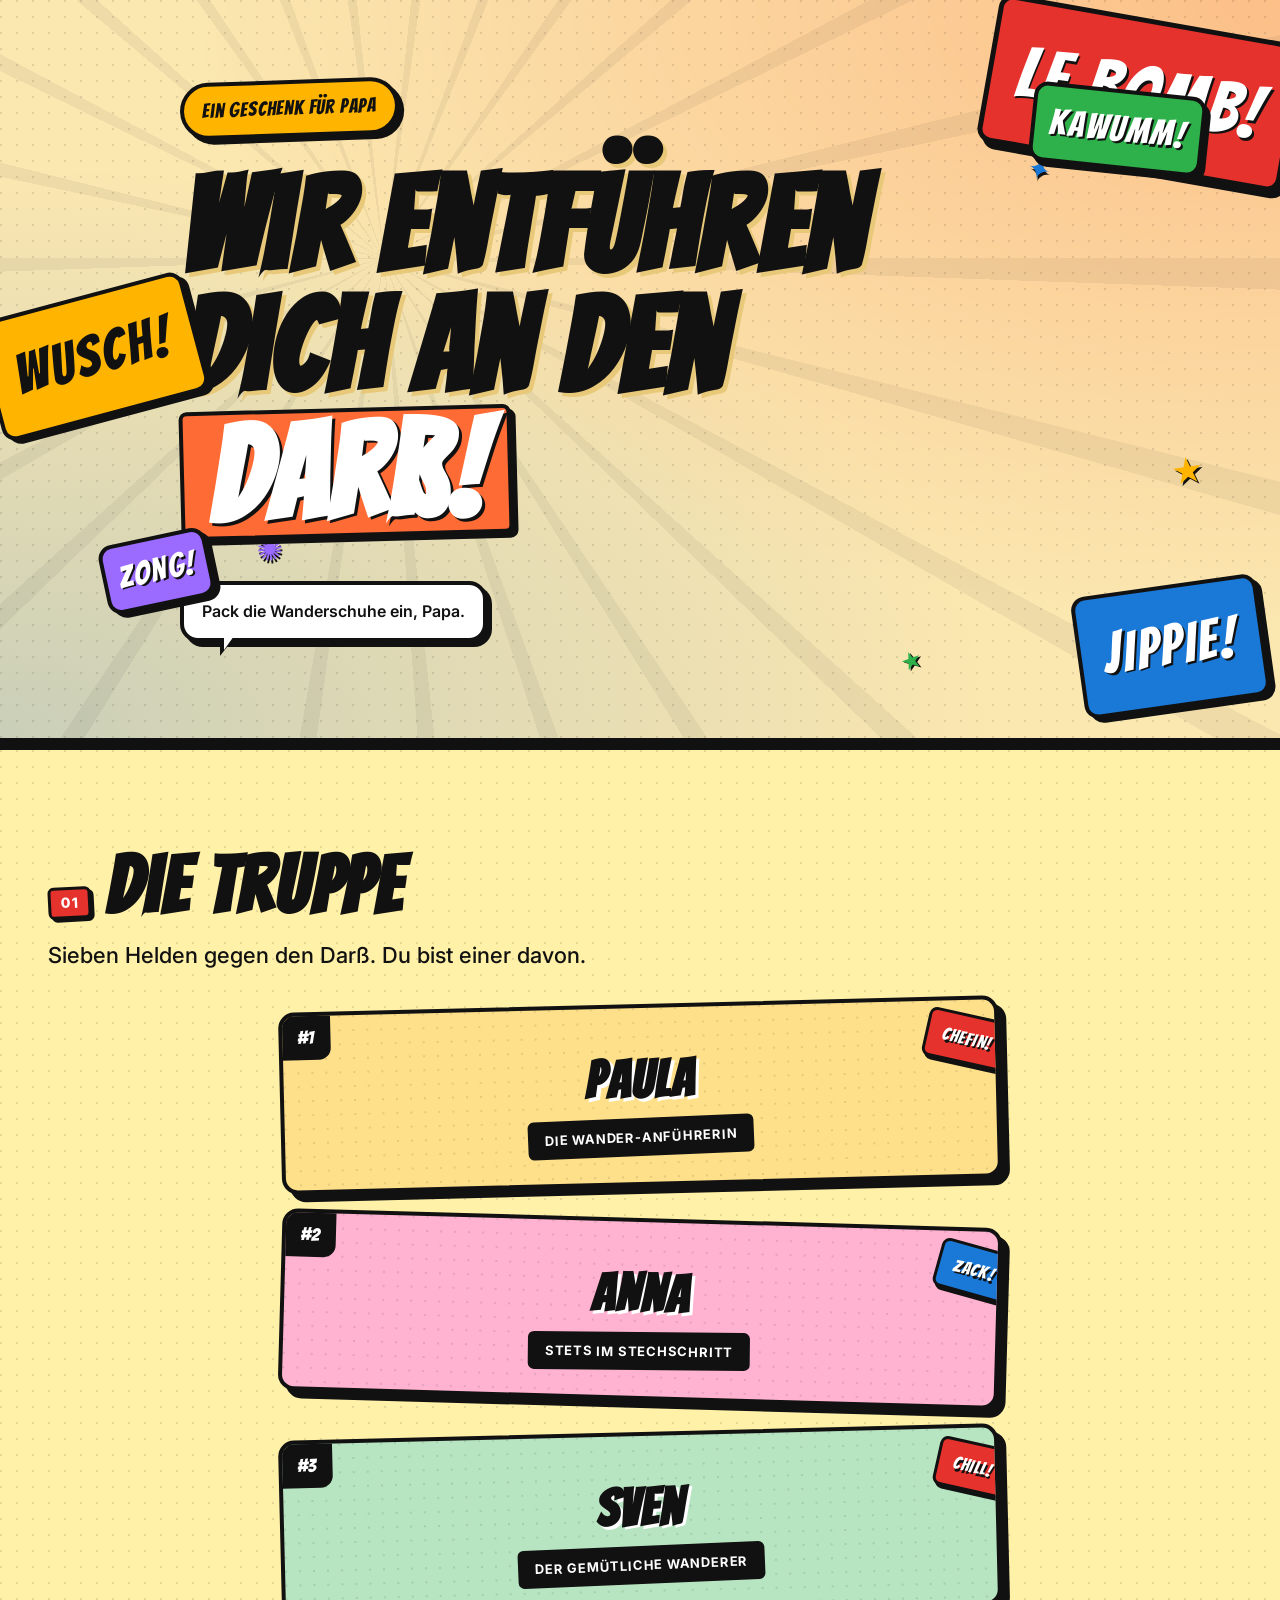
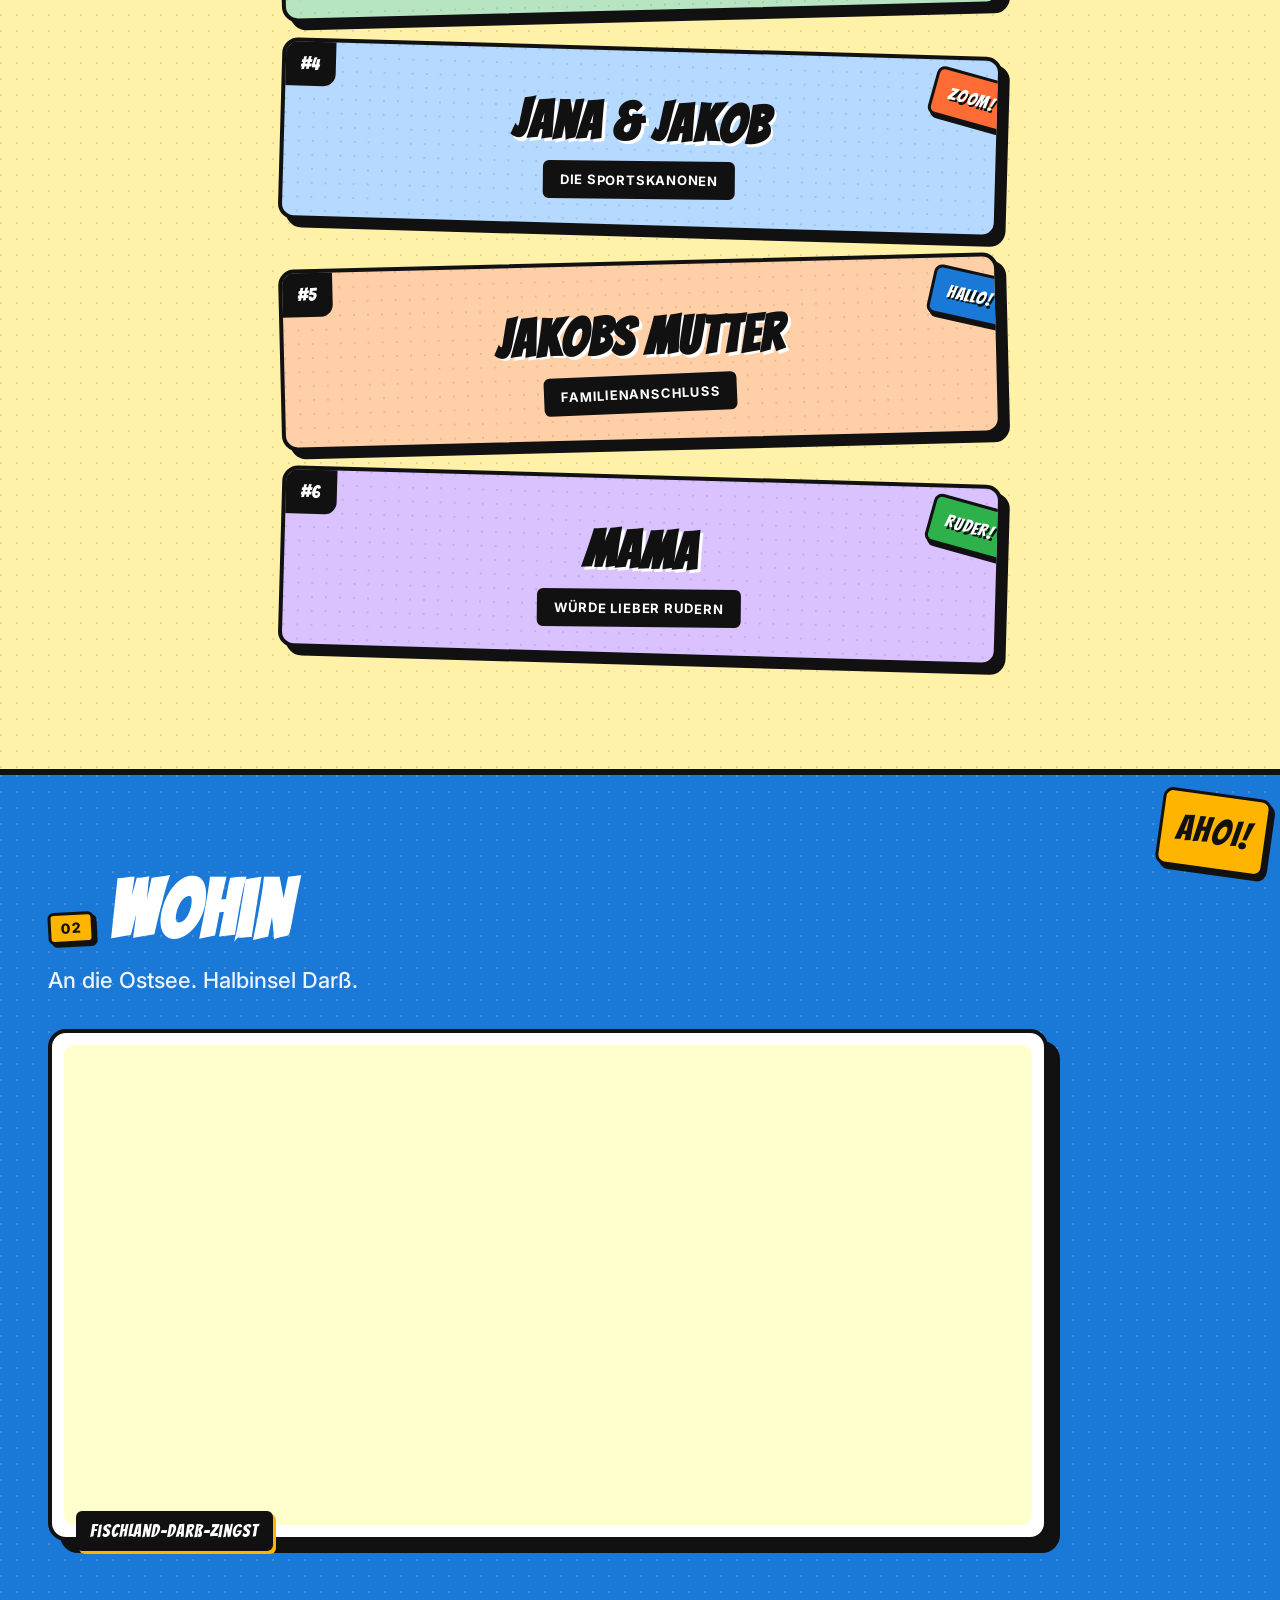
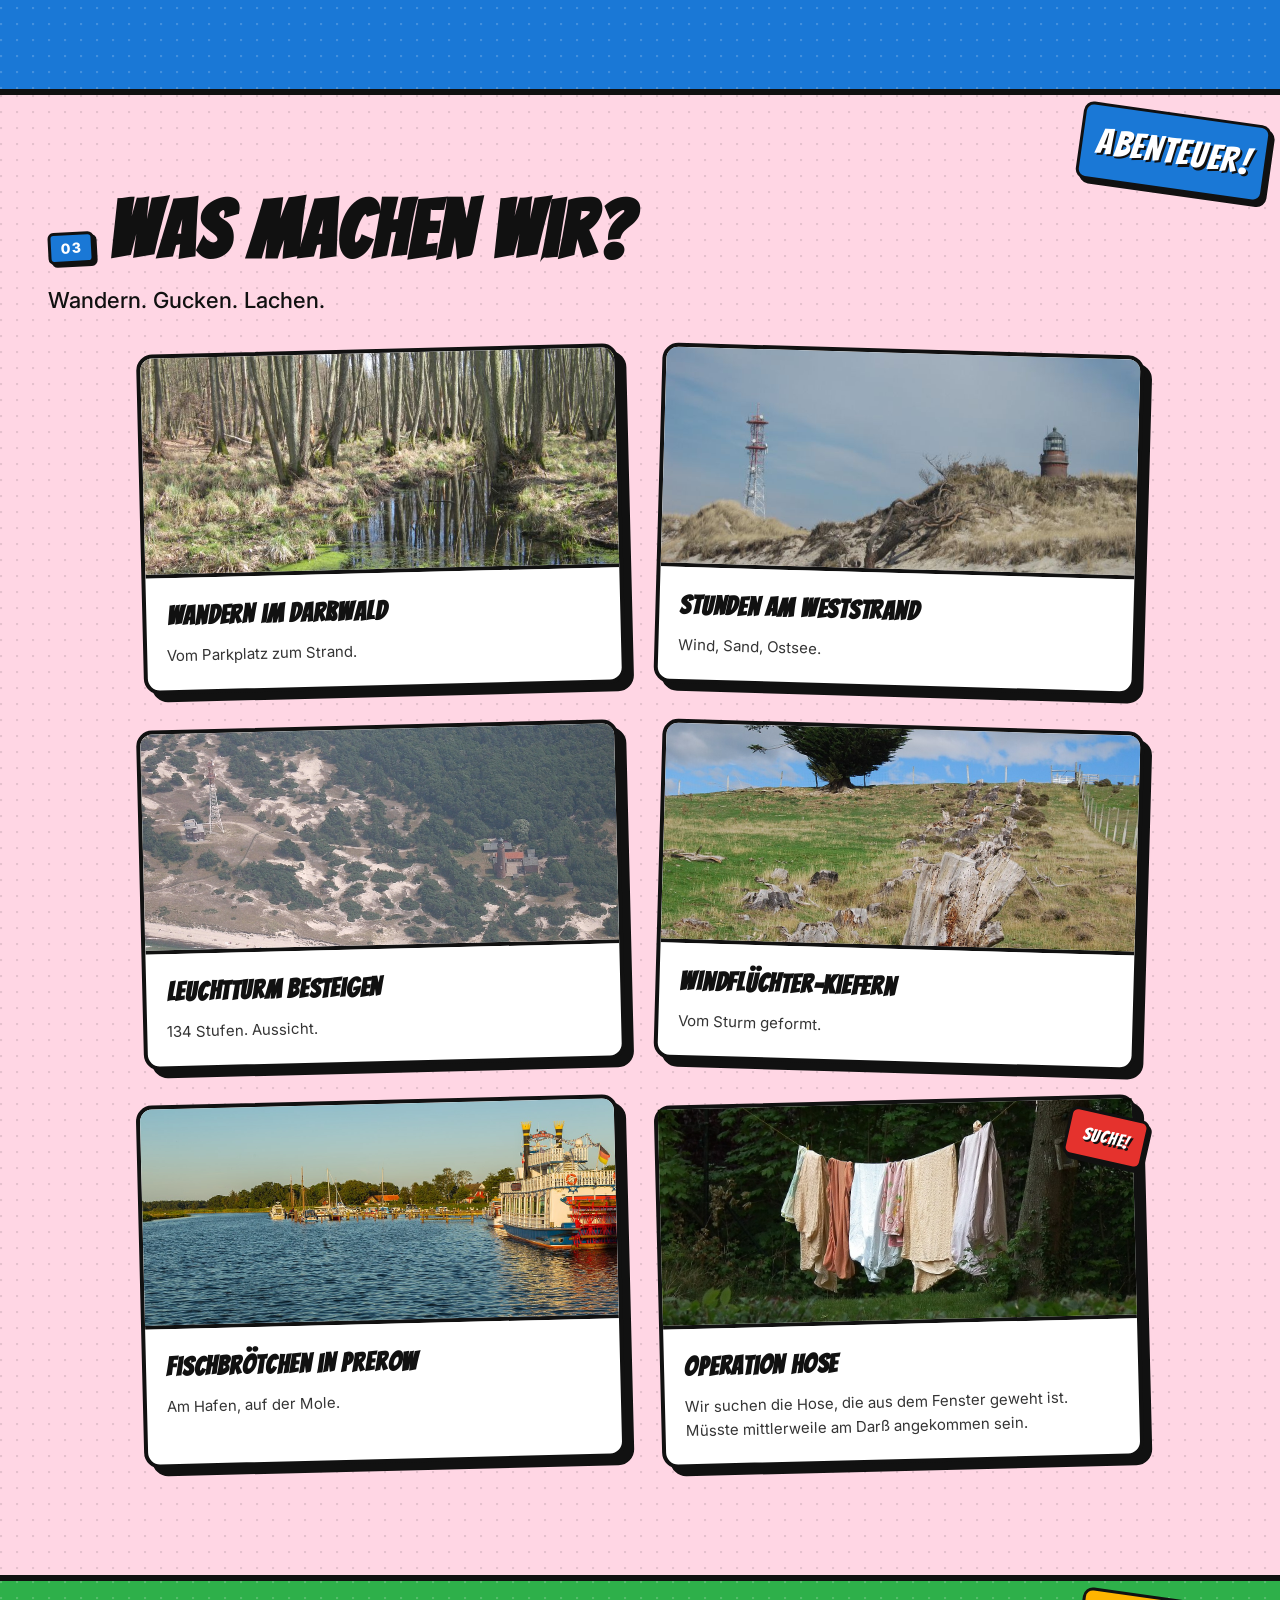
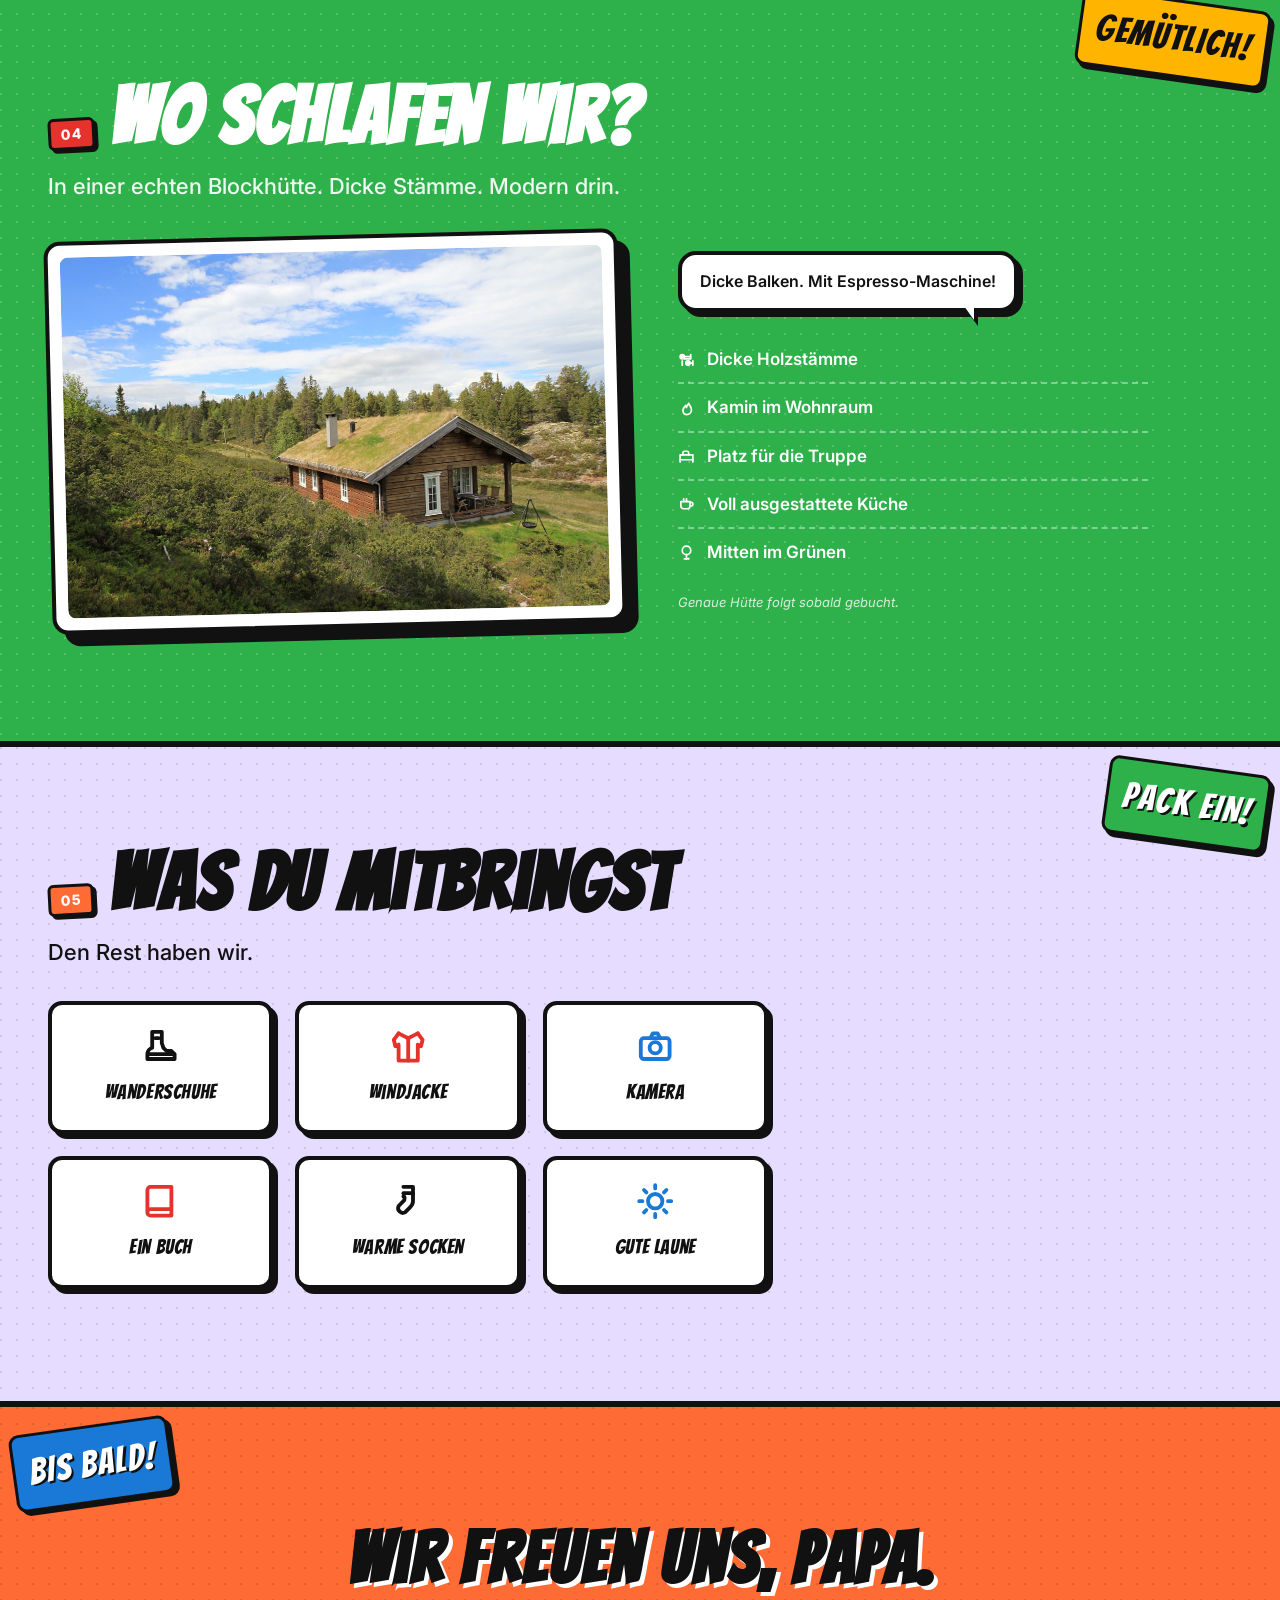
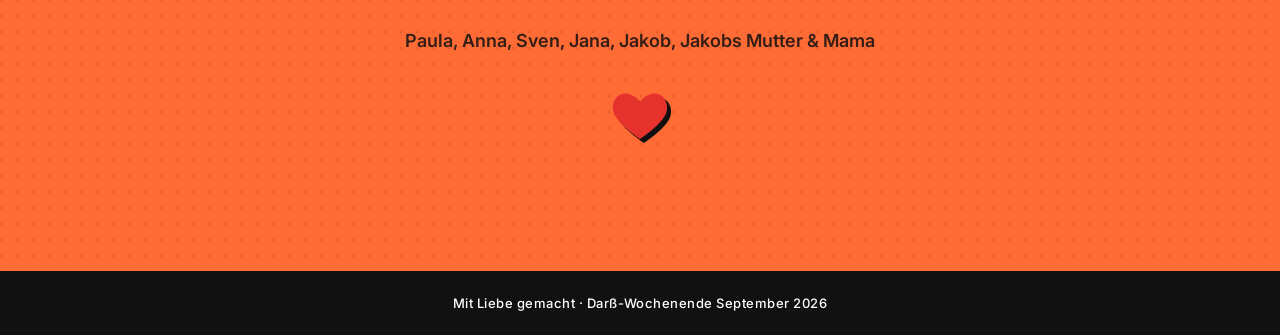
==== commit 5bdc82af: "papa-darss: simpler grids on wider viewports + drop Lagerfeuer card - Cast grid stays single-column " ====
--- a/papa-darss/index.html
+++ b/papa-darss/index.html
@@ -147,11 +147,6 @@
       <img class="act-img" alt="Hafen Prerow" src="/papa-darss/assets/prerow.jpg" />
       <div class="act-body"><h4>Fischbrötchen in Prerow</h4><p>Am Hafen, auf der Mole.</p></div>
     </article>
-    <article class="act-card tilt-r">
-      <img class="act-img" alt="Lagerfeuer am Abend" src="https://images.unsplash.com/photo-1475738972911-5b44ce984c42?w=800&auto=format&fit=crop" />
-      <div class="act-body"><h4>Abend in der Hütte</h4><p>Kamin. Wein. Karten.</p></div>
-    </article>
-
     <!-- Inside-joke activity 🩳 -->
     <article class="act-card tilt-l act-joke">
       <img class="act-img" alt="Wäsche auf einer Leine" src="/papa-darss/assets/hose.jpg" />
--- a/papa-darss/css/cards.css
+++ b/papa-darss/css/cards.css
@@ -7,17 +7,19 @@
    its own halftone-colored background, big display name, a
    bordered "Steckbrief" tag, optional FX burst. Like opening a
    comic and seeing the cast page. */
+/* Cast grid: single column on every viewport. The mobile layout
+   reads cleanly as a "vertical roster" — pushing it to 2 or 3
+   columns on wider screens just clutters the page. Cap the width
+   so panels don't stretch grotesquely on big monitors. */
 .cast-grid{
   display: grid;
   grid-template-columns: 1fr;
   gap: 24px;
-  max-width: 1080px;
+  max-width: 720px;
+  margin: 0 auto;
 }
 @media (min-width: 720px){
-  .cast-grid{ grid-template-columns: repeat(2, 1fr); gap: 28px; }
-}
-@media (min-width: 1100px){
-  .cast-grid{ grid-template-columns: repeat(3, 1fr); }
+  .cast-grid{ gap: 32px; }
 }
 .cast-panel{
   position: relative;
@@ -143,14 +145,18 @@
 .spot-card p{ margin: 0; font-size: 14.5px; opacity: .85; }
 
 /* ── ACTIVITIES (cards with photo + caption) ────────────── */
+/* Activities grid: max 2 columns even on the widest viewports.
+   3-col was too dense and made each card visually cramped. */
 .acts-grid{
   display: grid;
   grid-template-columns: 1fr;
   gap: 28px;
-  max-width: 1100px;
-}
-@media (min-width: 720px){ .acts-grid{ grid-template-columns: repeat(2, 1fr); gap: 36px; } }
-@media (min-width: 1100px){ .acts-grid{ grid-template-columns: repeat(3, 1fr); } }
+  max-width: 1000px;
+  margin: 0 auto;
+}
+@media (min-width: 720px){
+  .acts-grid{ grid-template-columns: repeat(2, 1fr); gap: 36px; }
+}
 .act-card{
   position: relative;
   background: #fff;
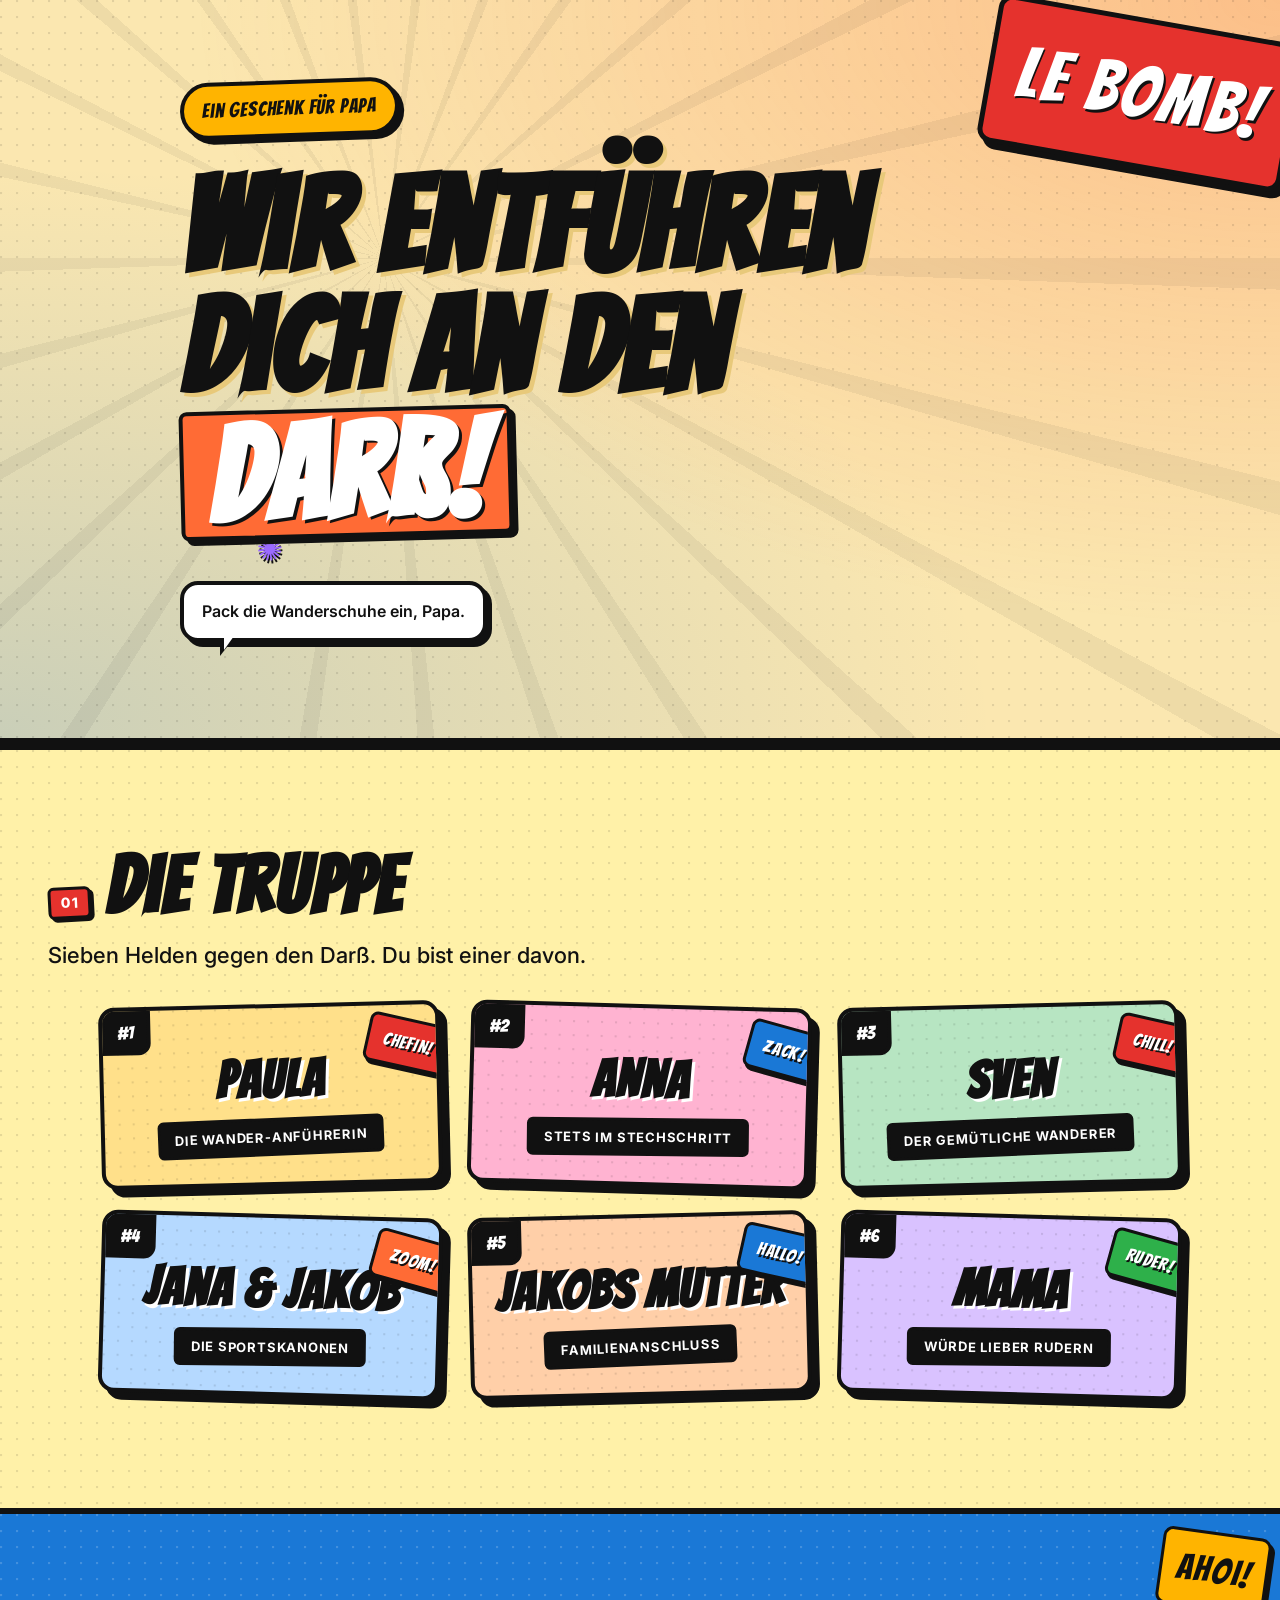
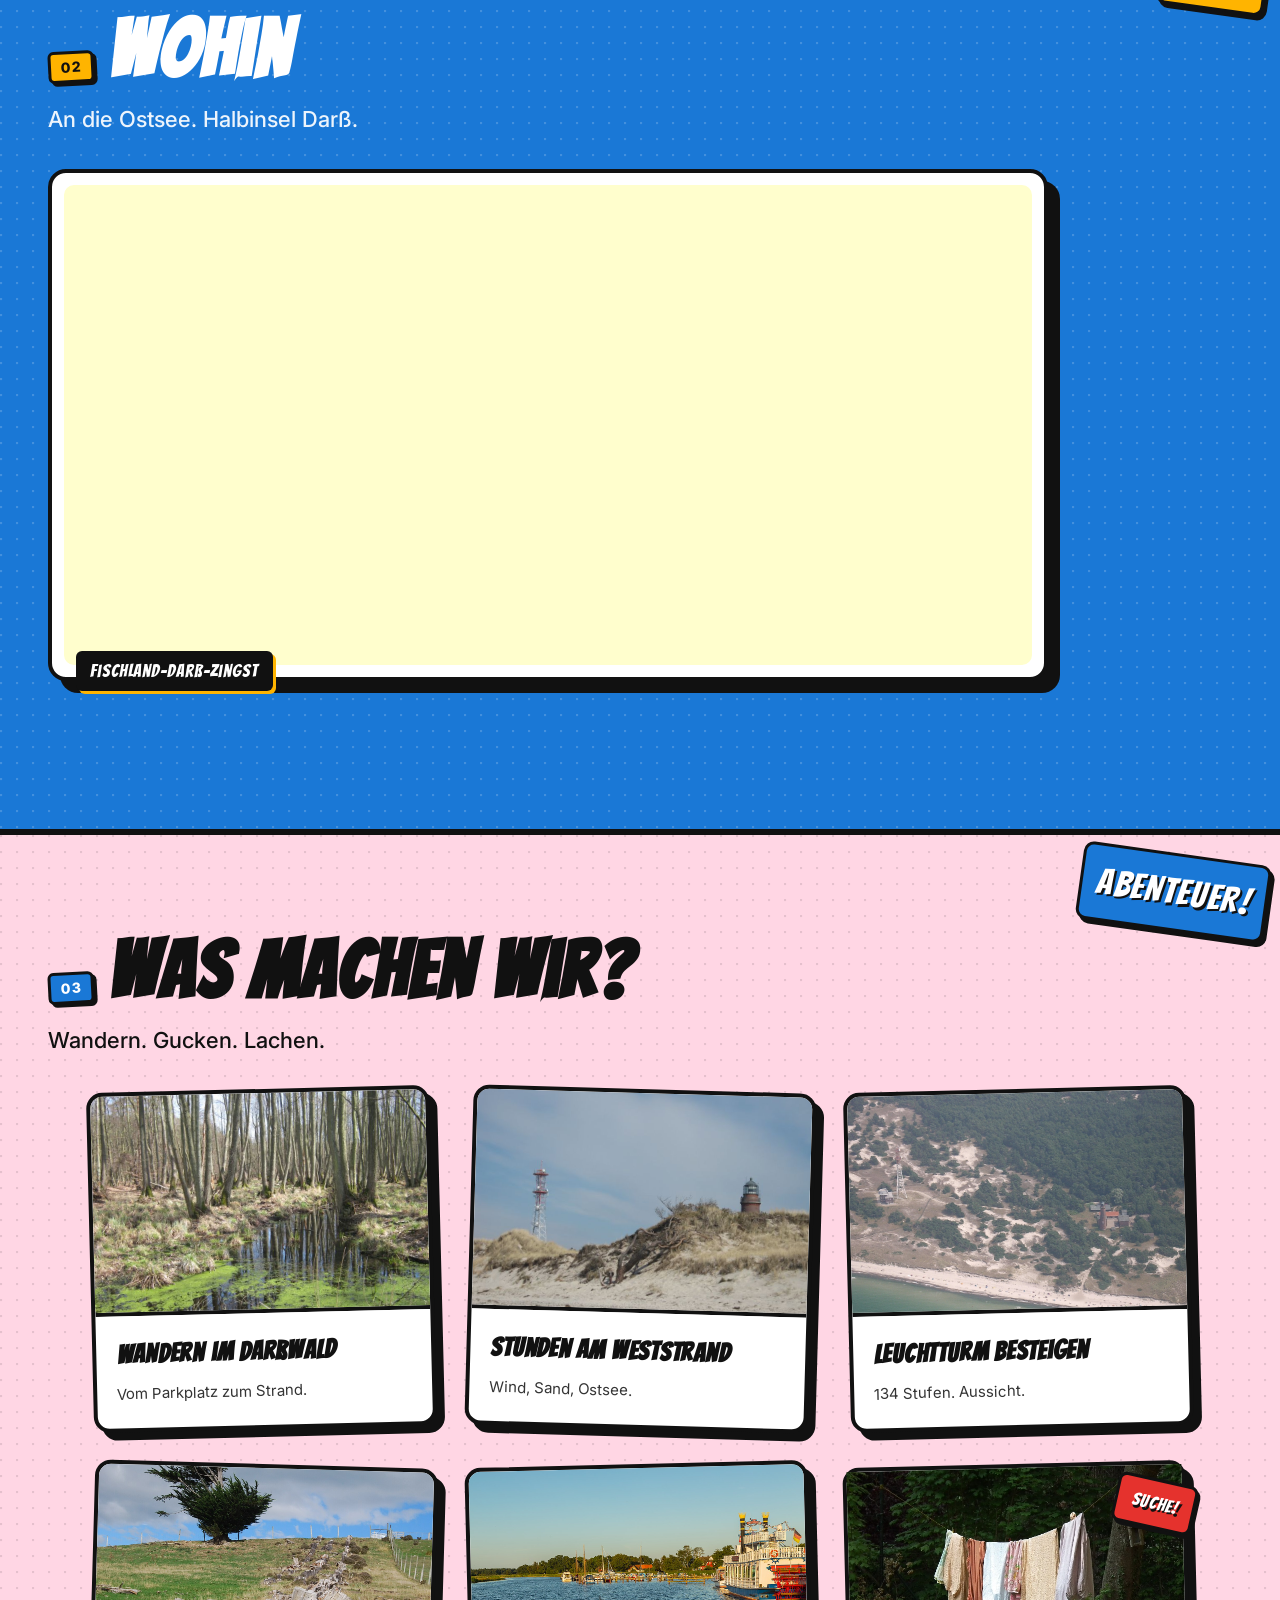
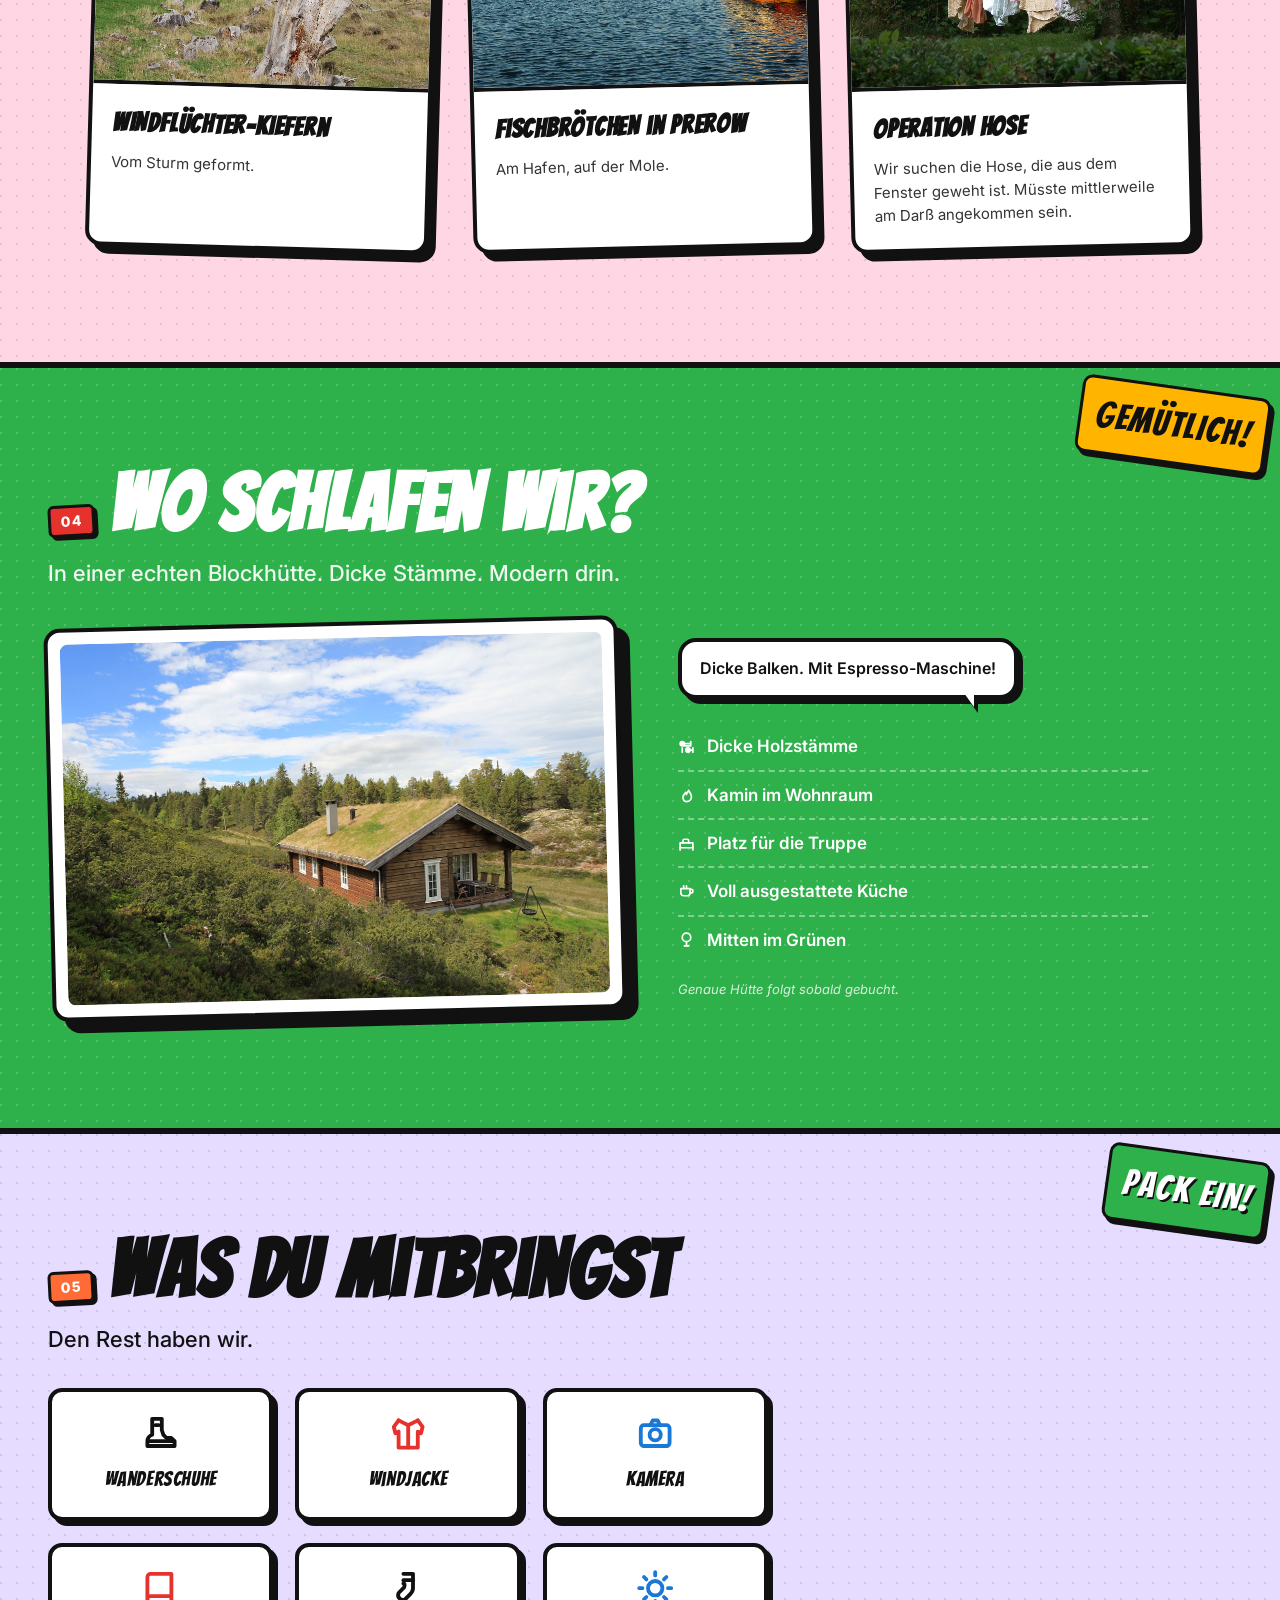
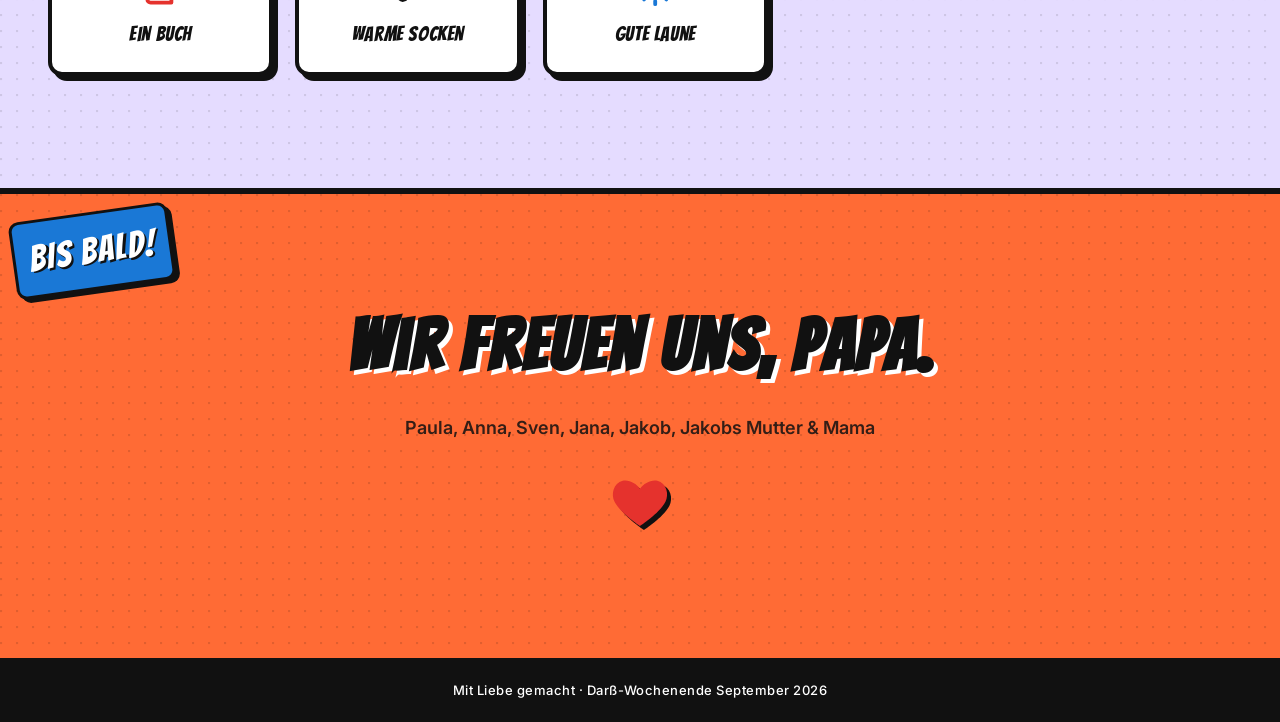
==== commit a377a211: "papa-darss: trim hero bursts to LE BOMB! only, restore card grids - Hero: dropped JIPPIE!, WUSCH!, K" ====
--- a/papa-darss/index.html
+++ b/papa-darss/index.html
@@ -25,12 +25,9 @@
 
 <!-- ===== HERO ===== -->
 <header class="hero">
-  <!-- Comic FX layer: scattered sparkles around the title for energy. -->
+  <!-- Comic FX layer: one sparkle, kept restrained. -->
   <div class="hero-fx" aria-hidden="true">
-    <span class="hero-spark hero-spark-2">✦</span>
-    <span class="hero-spark hero-spark-3">★</span>
     <span class="hero-spark hero-spark-4">✺</span>
-    <span class="hero-spark hero-spark-5">★</span>
   </div>
 
   <div class="hero-inner">
@@ -43,10 +40,6 @@
   </div>
 
   <span class="bam bam-1">LE BOMB!</span>
-  <span class="bam bam-2">JIPPIE!</span>
-  <span class="bam bam-3">WUSCH!</span>
-  <span class="bam bam-4">KAWUMM!</span>
-  <span class="bam bam-5">ZONG!</span>
 </header>
 
 <main>
--- a/papa-darss/css/cards.css
+++ b/papa-darss/css/cards.css
@@ -7,19 +7,18 @@
    its own halftone-colored background, big display name, a
    bordered "Steckbrief" tag, optional FX burst. Like opening a
    comic and seeing the cast page. */
-/* Cast grid: single column on every viewport. The mobile layout
-   reads cleanly as a "vertical roster" — pushing it to 2 or 3
-   columns on wider screens just clutters the page. Cap the width
-   so panels don't stretch grotesquely on big monitors. */
 .cast-grid{
   display: grid;
   grid-template-columns: 1fr;
   gap: 24px;
-  max-width: 720px;
+  max-width: 1080px;
   margin: 0 auto;
 }
 @media (min-width: 720px){
-  .cast-grid{ gap: 32px; }
+  .cast-grid{ grid-template-columns: repeat(2, 1fr); gap: 28px; }
+}
+@media (min-width: 1100px){
+  .cast-grid{ grid-template-columns: repeat(3, 1fr); }
 }
 .cast-panel{
   position: relative;
@@ -145,17 +144,18 @@
 .spot-card p{ margin: 0; font-size: 14.5px; opacity: .85; }
 
 /* ── ACTIVITIES (cards with photo + caption) ────────────── */
-/* Activities grid: max 2 columns even on the widest viewports.
-   3-col was too dense and made each card visually cramped. */
 .acts-grid{
   display: grid;
   grid-template-columns: 1fr;
   gap: 28px;
-  max-width: 1000px;
+  max-width: 1100px;
   margin: 0 auto;
 }
 @media (min-width: 720px){
   .acts-grid{ grid-template-columns: repeat(2, 1fr); gap: 36px; }
+}
+@media (min-width: 1100px){
+  .acts-grid{ grid-template-columns: repeat(3, 1fr); }
 }
 .act-card{
   position: relative;
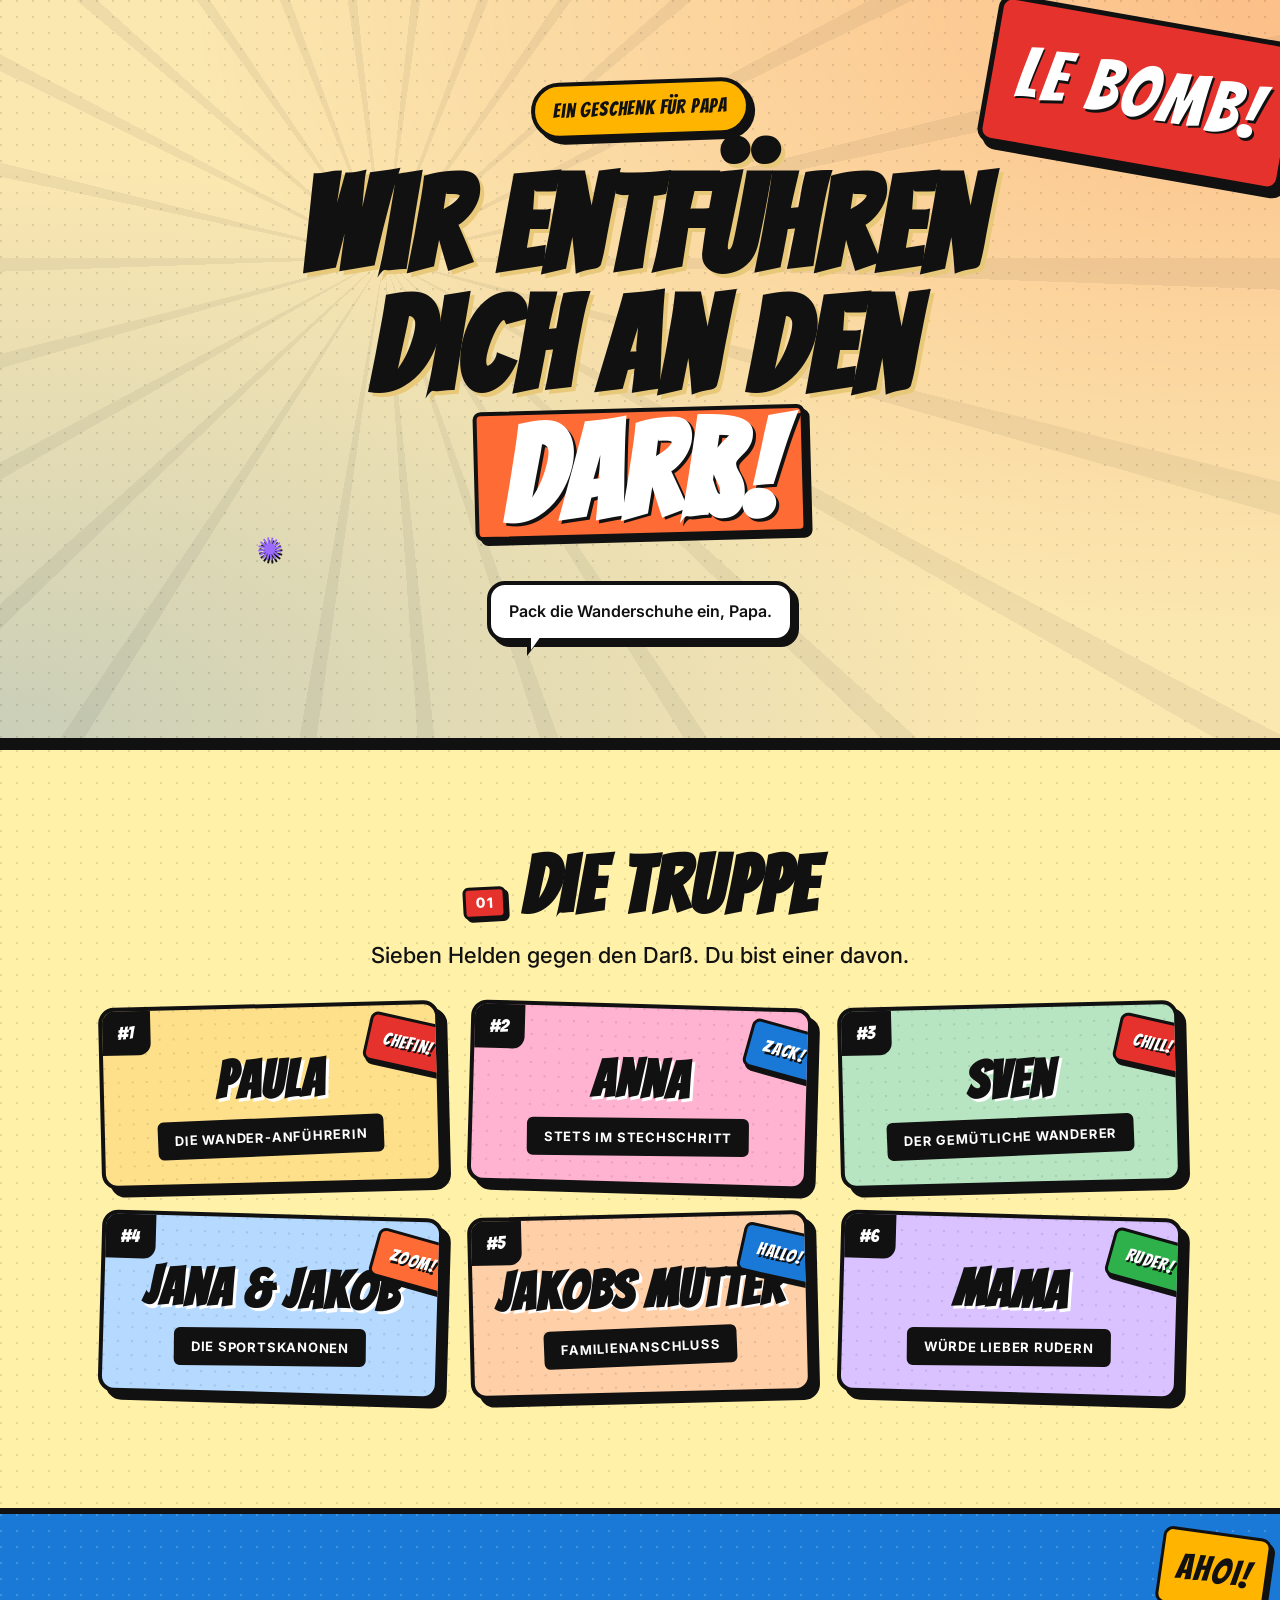
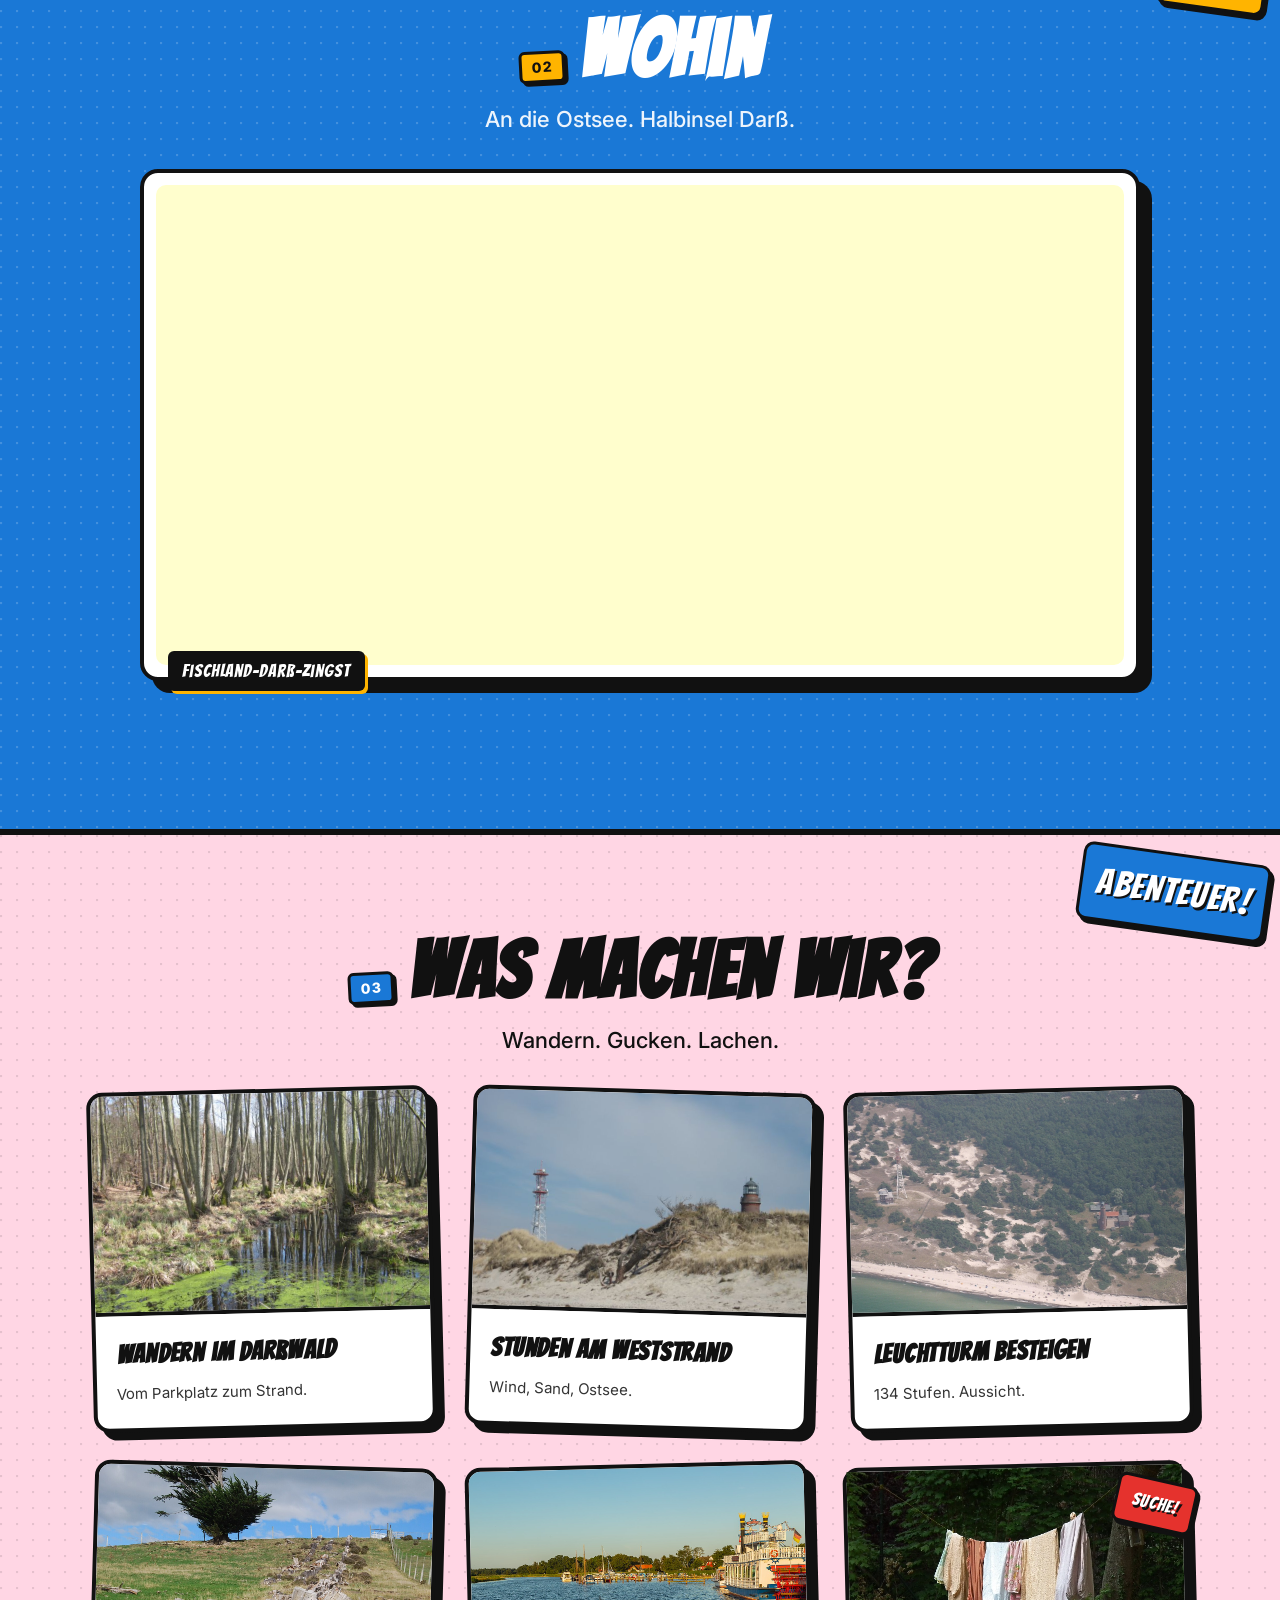
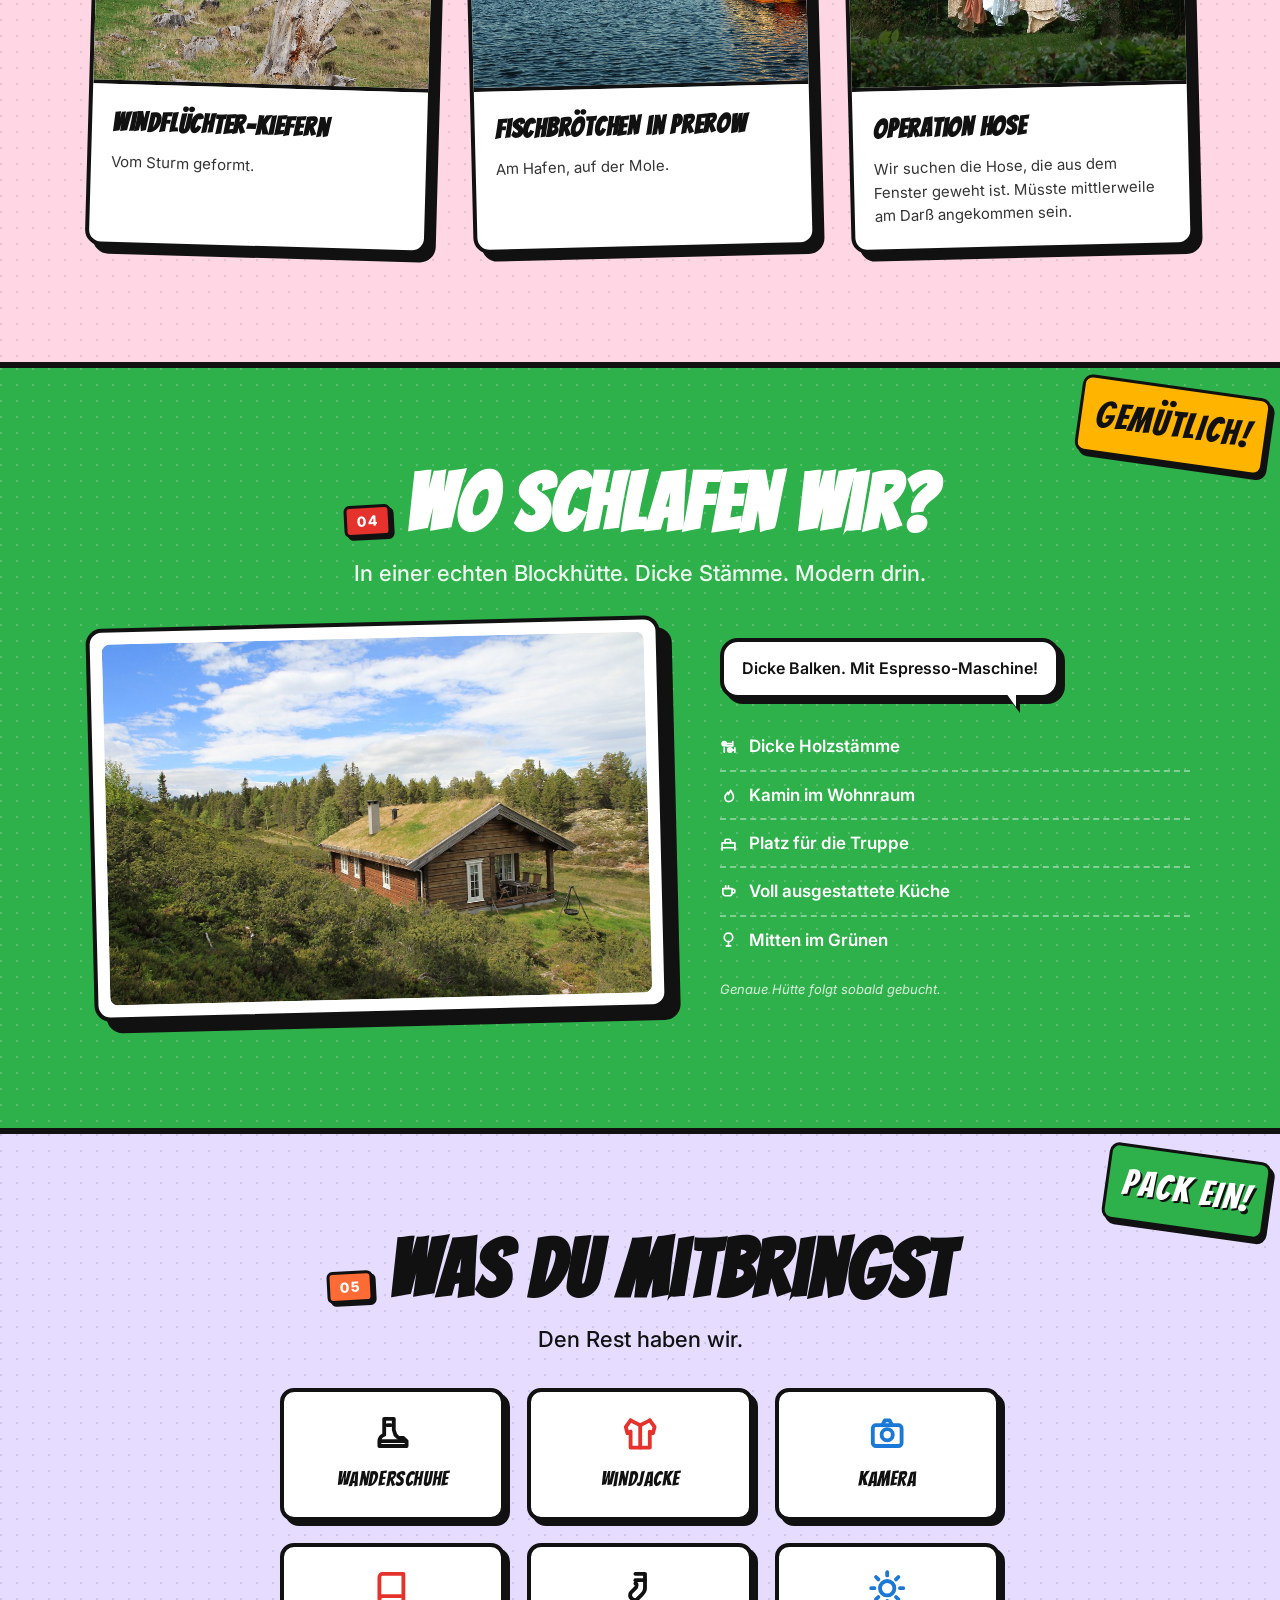
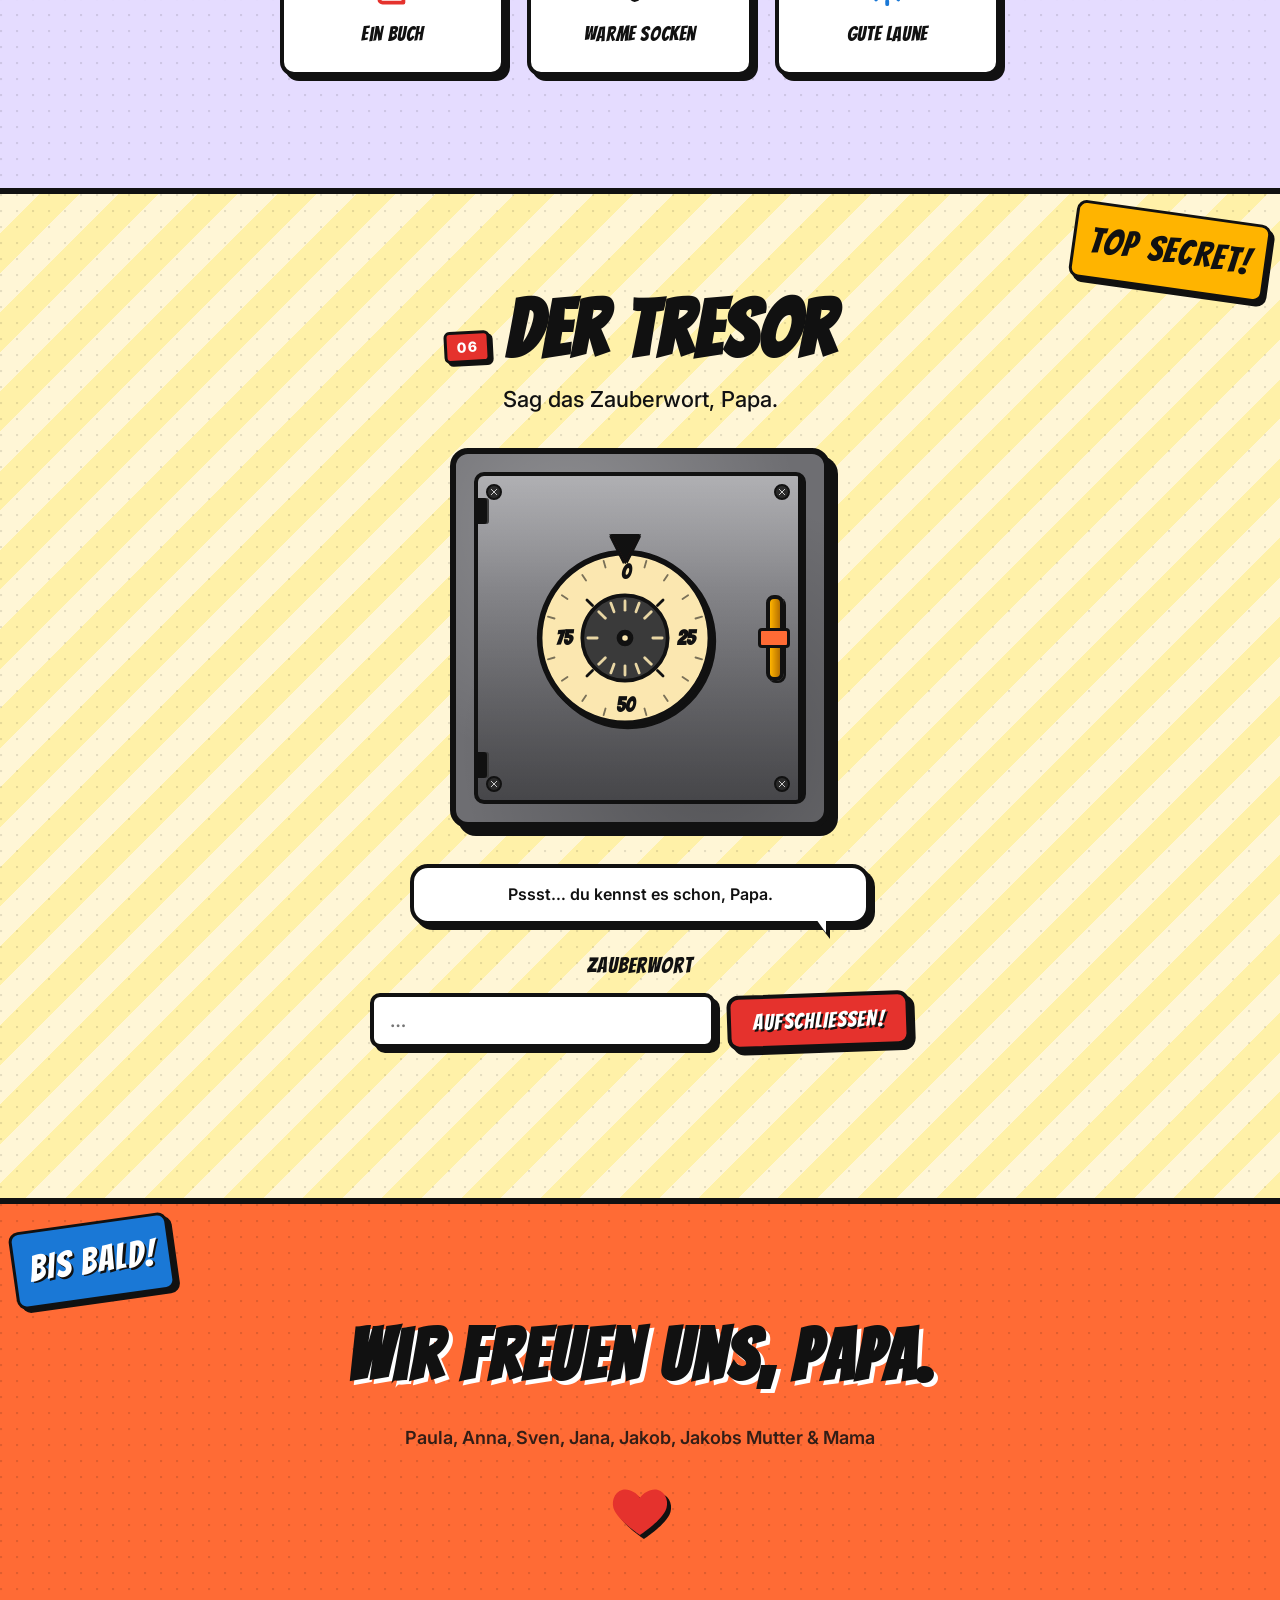
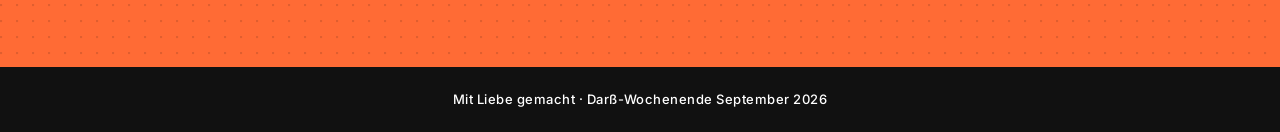
==== commit f5546ab0: "papa-darss: add password-protected Tresor section with encrypted gift PDF New Sektion 06 with comic-" ====
--- a/papa-darss/index.html
+++ b/papa-darss/index.html
@@ -18,6 +18,7 @@
 <link rel="stylesheet" href="/papa-darss/css/cards.css" />
 <link rel="stylesheet" href="/papa-darss/css/map.css" />
 <link rel="stylesheet" href="/papa-darss/css/cabin.css" />
+<link rel="stylesheet" href="/papa-darss/css/tresor.css" />
 <link rel="stylesheet" href="/papa-darss/css/closer.css" />
 </head>
 
@@ -198,6 +199,143 @@
   <span class="section-fx section-fx-tr section-fx-green">PACK EIN!</span>
 </section>
 
+<!-- ===== 06 · DER TRESOR ===== -->
+<section class="section section-cream tresor-section" aria-labelledby="tresor-title">
+  <h2 id="tresor-title" class="h2"><span class="h2-num">06</span> Der Tresor</h2>
+  <p class="lede">Sag das Zauberwort, Papa.</p>
+
+  <div class="tresor" id="tresor">
+    <div class="tresor-frame">
+      <div class="tresor-body">
+        <div class="tresor-inside" aria-hidden="true">
+          <svg class="tresor-gift" viewBox="0 0 24 24" aria-hidden="true">
+            <use href="#i-gift"/>
+          </svg>
+          <span class="tresor-coin">GUTSCHEIN!</span>
+        </div>
+
+        <div class="tresor-door">
+          <span class="bolt bolt-tl" aria-hidden="true"></span>
+          <span class="bolt bolt-tr" aria-hidden="true"></span>
+          <span class="bolt bolt-bl" aria-hidden="true"></span>
+          <span class="bolt bolt-br" aria-hidden="true"></span>
+
+          <span class="tresor-hinge tresor-hinge-top" aria-hidden="true"></span>
+          <span class="tresor-hinge tresor-hinge-bottom" aria-hidden="true"></span>
+
+          <div class="tresor-dial" aria-hidden="true">
+            <span class="tresor-pointer"></span>
+          <svg class="tresor-dial-svg" viewBox="0 0 200 200">
+            <!-- Rotating dial face — knob, numbers, ticks all spin together -->
+            <g class="tresor-needle">
+              <!-- Outer disc -->
+              <circle cx="100" cy="100" r="92" fill="#FBE7B0" stroke="#111" stroke-width="6"/>
+
+              <!-- Bold numbers around the rim (Bangers, comic-style) -->
+              <g font-family="Bangers, 'Lilita One', sans-serif" font-size="22" text-anchor="middle" fill="#111" font-weight="700">
+                <text x="100" y="36">0</text>
+                <text x="166" y="108">25</text>
+                <text x="100" y="180">50</text>
+                <text x="34" y="108">75</text>
+              </g>
+
+              <!-- Cardinal ticks (long, between numbers) -->
+              <g stroke="#111" stroke-width="3" stroke-linecap="round">
+                <line x1="141" y1="59" x2="135" y2="65"/>
+                <line x1="141" y1="141" x2="135" y2="135"/>
+                <line x1="59" y1="141" x2="65" y2="135"/>
+                <line x1="59" y1="59" x2="65" y2="65"/>
+              </g>
+
+              <!-- Minor ticks (every 22.5° between cardinals) -->
+              <g stroke="#111" stroke-width="2" stroke-linecap="round" opacity="0.55">
+                <line x1="123" y1="17" x2="121" y2="24"/>
+                <line x1="146" y1="32" x2="142" y2="38"/>
+                <line x1="168" y1="54" x2="162" y2="58"/>
+                <line x1="183" y1="77" x2="176" y2="79"/>
+                <line x1="183" y1="123" x2="176" y2="121"/>
+                <line x1="168" y1="146" x2="162" y2="142"/>
+                <line x1="146" y1="168" x2="142" y2="162"/>
+                <line x1="123" y1="183" x2="121" y2="176"/>
+                <line x1="77" y1="183" x2="79" y2="176"/>
+                <line x1="54" y1="168" x2="58" y2="162"/>
+                <line x1="32" y1="146" x2="38" y2="142"/>
+                <line x1="17" y1="123" x2="24" y2="121"/>
+                <line x1="17" y1="77" x2="24" y2="79"/>
+                <line x1="32" y1="54" x2="38" y2="58"/>
+                <line x1="54" y1="32" x2="58" y2="38"/>
+                <line x1="77" y1="17" x2="79" y2="24"/>
+              </g>
+
+              <!-- Inner knob (knurled grip) -->
+              <circle cx="100" cy="100" r="46" fill="#3a3a3a" stroke="#111" stroke-width="4"/>
+
+              <!-- Grip notches around the knob — radial dashes, gives "geriffelt" feel -->
+              <g stroke="#fbe7b0" stroke-width="3" stroke-linecap="round" opacity="0.9">
+                <line x1="100" y1="60" x2="100" y2="70"/>
+                <line x1="100" y1="130" x2="100" y2="140"/>
+                <line x1="60" y1="100" x2="70" y2="100"/>
+                <line x1="130" y1="100" x2="140" y2="100"/>
+                <line x1="71.7" y1="71.7" x2="78.8" y2="78.8"/>
+                <line x1="128.3" y1="71.7" x2="121.2" y2="78.8"/>
+                <line x1="71.7" y1="128.3" x2="78.8" y2="121.2"/>
+                <line x1="128.3" y1="128.3" x2="121.2" y2="121.2"/>
+                <line x1="84.7" y1="62.4" x2="88.2" y2="71.8"/>
+                <line x1="115.3" y1="62.4" x2="111.8" y2="71.8"/>
+                <line x1="84.7" y1="137.6" x2="88.2" y2="128.2"/>
+                <line x1="115.3" y1="137.6" x2="111.8" y2="128.2"/>
+              </g>
+
+              <!-- Center hex bolt -->
+              <circle cx="100" cy="100" r="9" fill="#111"/>
+              <circle cx="100" cy="100" r="3" fill="#fbe7b0"/>
+            </g>
+          </svg>
+          </div>
+
+          <span class="tresor-handle" aria-hidden="true"></span>
+        </div>
+      </div>
+    </div>
+
+    <span class="tresor-fx tresor-fx-wrong" aria-hidden="true">NÖÖÖ!</span>
+    <span class="tresor-fx tresor-fx-right" aria-hidden="true">ENTSPERRT!</span>
+  </div>
+
+  <!-- TODO: Hint für Papa frei nach Geschmack anpassen. -->
+  <div class="speech speech-left tresor-speech">
+    <p>Pssst… du kennst es schon, Papa.</p>
+  </div>
+
+  <form class="tresor-form" id="tresorForm" autocomplete="off">
+    <label class="tresor-label" for="tresorPw">Zauberwort</label>
+    <div class="tresor-input-row">
+      <input
+        class="tresor-input"
+        id="tresorPw"
+        type="password"
+        autocomplete="off"
+        spellcheck="false"
+        autocapitalize="off"
+        placeholder="…"
+        aria-describedby="tresor-status"
+      />
+      <button class="tresor-btn" type="submit">AUFSCHLIESSEN!</button>
+    </div>
+    <p class="tresor-status" id="tresor-status" role="status" aria-live="polite"></p>
+  </form>
+
+  <div class="tresor-reveal" id="tresorReveal" hidden>
+    <h3 class="tresor-reveal-title">Dein Geschenk, Papa!</h3>
+    <iframe class="tresor-pdf" id="tresorPdf" title="Geschenkkarte" aria-label="Geschenkkarte"></iframe>
+    <p class="tresor-reveal-actions">
+      <a class="tresor-dl" id="tresorDl" download="Geschenkkarte.pdf">⬇ Als PDF öffnen / herunterladen</a>
+    </p>
+  </div>
+
+  <span class="section-fx section-fx-tr section-fx-yellow">TOP SECRET!</span>
+</section>
+
 <!-- ===== CLOSER ===== -->
 <section class="section section-orange closer">
   <h2 class="closer-title">Wir freuen uns, Papa.</h2>
@@ -214,6 +352,7 @@
 </footer>
 
 <script src="/papa-darss/js/sprite.js"></script>
+<script src="/papa-darss/js/tresor.js"></script>
 
 </body>
 </html>
--- a/papa-darss/css/sections.css
+++ b/papa-darss/css/sections.css
@@ -98,3 +98,16 @@
   max-width: 60ch;
   font-weight: 500;
 }
+
+/* On tablet and up, center every section's heading + lede so the
+   page reads as a centered comic-book layout instead of left-
+   aligned text. Content blocks (cards, map, cabin, etc.) are
+   already centered via margin: 0 auto on their grids. */
+@media (min-width: 720px){
+  .h2{ justify-content: center; }
+  .lede{
+    text-align: center;
+    margin-left: auto;
+    margin-right: auto;
+  }
+}
--- a/papa-darss/css/hero.css
+++ b/papa-darss/css/hero.css
@@ -53,6 +53,11 @@
   position: relative;
   z-index: 2;
 }
+@media (min-width: 720px){
+  /* On tablet+, center the inline children (badge, speech bubble)
+     to match the centered headings in other sections. */
+  .hero-inner{ text-align: center; }
+}
 .hero-badge{
   display: inline-flex;
   align-items: center;
--- a/papa-darss/css/cards.css
+++ b/papa-darss/css/cards.css
@@ -209,6 +209,7 @@
   grid-template-columns: repeat(2, 1fr);
   gap: 16px;
   max-width: 720px;
+  margin: 0 auto;
 }
 @media (min-width: 720px){ .pack-grid{ grid-template-columns: repeat(3, 1fr); gap: 22px; } }
 .pack-tile{
--- a/papa-darss/css/map.css
+++ b/papa-darss/css/map.css
@@ -8,7 +8,7 @@
   border-radius: 18px;
   box-shadow: var(--shadow-xl);
   padding: 12px;
-  margin-bottom: 36px;
+  margin: 0 auto 36px;
   max-width: 1000px;
 }
 /* The map is now an OSM <iframe> — Leaflet was unreliable in the
--- a/papa-darss/css/cabin.css
+++ b/papa-darss/css/cabin.css
@@ -5,6 +5,7 @@
   grid-template-columns: 1fr;
   gap: 32px;
   max-width: 1100px;
+  margin: 0 auto;
   align-items: start;
 }
 @media (min-width: 900px){
--- a/papa-darss/css/tresor.css
+++ b/papa-darss/css/tresor.css
@@ -0,0 +1,415 @@
+/* tresor.css — Sektion 06 "Der Tresor": comic-style safe with hinged
+   door, spinning combination dial, password input, and the unlocked
+   reveal panel. Matches the page's chunky-comic visual language. */
+
+.tresor-section{
+  position: relative;
+  background:
+    radial-gradient(circle at 1px 1px, rgba(0,0,0,.10) 1.4px, transparent 1.6px),
+    repeating-linear-gradient(
+      135deg,
+      var(--paper) 0,
+      var(--paper) 28px,
+      var(--yellow-soft) 28px,
+      var(--yellow-soft) 56px
+    );
+  background-size: 16px 16px, auto;
+}
+
+/* ---- The safe ---- */
+.tresor{
+  position: relative;
+  margin: 12px auto 0;
+  width: min(86vw, 380px);
+  perspective: 900px;
+}
+
+.tresor-frame{
+  position: relative;
+  aspect-ratio: 1 / 1;
+  background: #6e6e72;
+  border: var(--b-thick) solid var(--ink);
+  border-radius: 18px;
+  box-shadow: var(--shadow-lg);
+  background-image:
+    radial-gradient(circle at 30% 20%, rgba(255,255,255,.22), transparent 60%),
+    radial-gradient(circle at 70% 80%, rgba(0,0,0,.25), transparent 65%);
+}
+
+.tresor-body{
+  position: absolute;
+  inset: 18px;
+  background: #1a1a1a;
+  border: 4px solid var(--ink);
+  border-radius: 10px;
+  overflow: hidden;
+  transform-style: preserve-3d;
+}
+
+/* Bolts in the four corners of the door (rotate with it on open) */
+.bolt{
+  position: absolute;
+  width: 16px; height: 16px;
+  background: #2a2a2a;
+  border: 2px solid var(--ink);
+  border-radius: 50%;
+  z-index: 2;
+}
+.bolt::before{
+  content: "";
+  position: absolute;
+  inset: 3px;
+  background:
+    linear-gradient(45deg, transparent 44%, #c9c9c9 44%, #c9c9c9 56%, transparent 56%),
+    linear-gradient(-45deg, transparent 44%, #c9c9c9 44%, #c9c9c9 56%, transparent 56%);
+}
+.bolt-tl{ top: 8px; left: 8px; }
+.bolt-tr{ top: 8px; right: 8px; }
+.bolt-bl{ bottom: 8px; left: 8px; }
+.bolt-br{ bottom: 8px; right: 8px; }
+
+/* What's revealed when the door swings open */
+.tresor-inside{
+  position: absolute;
+  inset: 0;
+  display: grid;
+  place-items: center;
+  gap: 14px;
+  grid-template-rows: auto auto;
+  padding: 24px;
+  background:
+    radial-gradient(circle at 50% 50%, #2a2a2a 0%, #050505 90%);
+}
+.tresor-gift{
+  width: 42%;
+  height: auto;
+  color: var(--sun-bright);
+  filter: drop-shadow(3px 3px 0 var(--ink));
+}
+.tresor-coin{
+  font-family: var(--display);
+  font-size: clamp(20px, 4.8vw, 34px);
+  letter-spacing: 0.04em;
+  color: #fff;
+  text-shadow: 3px 3px 0 var(--ink);
+  background: var(--red);
+  padding: 6px 12px;
+  border: 4px solid var(--ink);
+  border-radius: 10px;
+  box-shadow: 4px 4px 0 var(--ink);
+  transform: rotate(-6deg);
+}
+
+/* The hinged door — solid metal panel that rotates around its left edge */
+.tresor-door{
+  position: absolute;
+  inset: 0;
+  background-color: #6e6e72;
+  background-image:
+    linear-gradient(180deg, rgba(255,255,255,.20) 0%, transparent 35%, rgba(0,0,0,.22) 100%),
+    linear-gradient(180deg, #9c9ca0 0%, #5a5a5e 100%);
+  border-right: 4px solid var(--ink);
+  transform-origin: 0% 50%;
+  transform: rotateY(0deg);
+  transition: transform 1.1s cubic-bezier(.6,.01,.23,1);
+  backface-visibility: hidden;
+}
+.tresor.is-open .tresor-door{
+  transform: rotateY(-110deg);
+}
+
+/* Hinges along the left edge */
+.tresor-hinge{
+  position: absolute;
+  left: -3px;
+  width: 14px;
+  height: 26px;
+  background: var(--ink);
+  border-radius: 3px;
+  box-shadow: inset -2px 0 0 rgba(255,255,255,.18);
+}
+.tresor-hinge-top{ top: 22px; }
+.tresor-hinge-bottom{ bottom: 22px; }
+
+/* Combination dial — wrapper holds a fixed pointer + the spinning SVG face */
+.tresor-dial{
+  position: absolute;
+  top: 50%; left: 46%;
+  transform: translate(-50%, -50%);
+  width: 58%;
+  aspect-ratio: 1 / 1;
+}
+.tresor-dial-svg{
+  width: 100%;
+  height: 100%;
+  display: block;
+  filter: drop-shadow(3px 3px 0 var(--ink));
+}
+/* Fixed red pointer above the dial — the reference mark you align
+   numbers against on a real combination lock. Stays put while the
+   dial spins. Built from two stacked triangles (outline + fill). */
+.tresor-pointer{
+  position: absolute;
+  top: -8px;
+  left: 50%;
+  transform: translateX(-50%);
+  width: 0; height: 0;
+  border-left: 12px solid transparent;
+  border-right: 12px solid transparent;
+  border-top: 24px solid var(--red);
+  z-index: 2;
+  filter: drop-shadow(0 2px 0 var(--ink)) drop-shadow(2px 0 0 var(--ink)) drop-shadow(-2px 0 0 var(--ink));
+}
+.tresor-pointer::before{
+  content: "";
+  position: absolute;
+  top: -27px; left: -14px;
+  width: 0; height: 0;
+  border-left: 14px solid transparent;
+  border-right: 14px solid transparent;
+  border-top: 28px solid var(--ink);
+  z-index: -1;
+}
+.tresor-needle{
+  transform-origin: 100px 100px;
+  transform: rotate(0deg);
+  transition: transform 0.5s cubic-bezier(.34,1.56,.64,1);
+}
+.tresor.is-spinning .tresor-needle{
+  animation: dial-spin 1.4s cubic-bezier(.34,.04,.32,1) forwards;
+}
+@keyframes dial-spin{
+  from{ transform: rotate(0deg); }
+  to{ transform: rotate(900deg); }
+}
+
+/* Door handle on the right side */
+.tresor-handle{
+  position: absolute;
+  top: 50%;
+  right: 14px;
+  transform: translateY(-50%);
+  width: 18px;
+  height: 86px;
+  background: linear-gradient(90deg, var(--sun-bright) 0%, #b56f00 100%);
+  border: 4px solid var(--ink);
+  border-radius: 8px;
+  box-shadow: 2px 2px 0 var(--ink);
+}
+.tresor-handle::before{
+  content: "";
+  position: absolute;
+  top: 50%; left: -12px;
+  transform: translateY(-50%);
+  width: 26px; height: 14px;
+  background: var(--sun);
+  border: 3px solid var(--ink);
+  border-radius: 4px;
+}
+
+/* Shake on wrong password */
+.tresor.is-wrong .tresor-frame{
+  animation: tresor-shake 0.55s cubic-bezier(.36,.07,.19,.97);
+}
+@keyframes tresor-shake{
+  10%, 90%{ transform: translate3d(-2px, 0, 0) rotate(-0.5deg); }
+  20%, 80%{ transform: translate3d(4px, 0, 0) rotate(0.8deg); }
+  30%, 50%, 70%{ transform: translate3d(-8px, 0, 0) rotate(-1.2deg); }
+  40%, 60%{ transform: translate3d(8px, 0, 0) rotate(1.2deg); }
+}
+
+/* Comic stickers — wrong / right */
+.tresor-fx{
+  position: absolute;
+  font-family: var(--display);
+  font-size: clamp(28px, 5.5vw, 52px);
+  letter-spacing: 0.05em;
+  color: #fff;
+  padding: 10px 18px;
+  border: var(--b) solid var(--ink);
+  border-radius: 12px;
+  box-shadow: var(--shadow);
+  text-shadow: 2px 2px 0 var(--ink);
+  opacity: 0;
+  pointer-events: none;
+  z-index: 5;
+  transition: opacity .25s, transform .35s cubic-bezier(.34,1.56,.64,1);
+}
+.tresor-fx-wrong{
+  top: -20px;
+  right: -30px;
+  background: var(--red);
+  transform: scale(.4) rotate(8deg);
+}
+.tresor-fx-right{
+  top: -34px;
+  left: -38px;
+  background: var(--sun-bright);
+  color: var(--ink);
+  text-shadow: none;
+  transform: scale(.4) rotate(-12deg);
+}
+.tresor.is-wrong .tresor-fx-wrong{
+  opacity: 1;
+  transform: scale(1) rotate(12deg);
+}
+.tresor.is-open .tresor-fx-right{
+  opacity: 1;
+  transform: scale(1) rotate(-8deg);
+}
+
+/* ---- Speech bubble + form ---- */
+.tresor-speech{
+  display: block;
+  margin: 36px auto 8px;
+  text-align: center;
+}
+.tresor-form{
+  margin: 24px auto 0;
+  max-width: 540px;
+  display: flex;
+  flex-direction: column;
+  gap: 10px;
+  align-items: center;
+}
+.tresor-label{
+  font-family: var(--display);
+  font-size: 22px;
+  letter-spacing: 0.04em;
+}
+.tresor-input-row{
+  display: flex;
+  gap: 12px;
+  width: 100%;
+  flex-wrap: wrap;
+  justify-content: center;
+}
+.tresor-input{
+  flex: 1 1 220px;
+  font-family: var(--body);
+  font-size: 18px;
+  font-weight: 600;
+  letter-spacing: 0.06em;
+  padding: 12px 16px;
+  background: #fff;
+  color: var(--ink);
+  border: var(--b) solid var(--ink);
+  border-radius: 10px;
+  box-shadow: var(--shadow);
+  outline: none;
+  transition: transform .12s, box-shadow .12s;
+}
+.tresor-input:focus{
+  transform: translate(-2px, -2px);
+  box-shadow: 7px 7px 0 var(--ink);
+}
+.tresor-btn{
+  font-family: var(--display);
+  font-size: 22px;
+  letter-spacing: 0.05em;
+  padding: 12px 22px;
+  background: var(--red);
+  color: #fff;
+  text-shadow: 2px 2px 0 var(--ink);
+  border: var(--b) solid var(--ink);
+  border-radius: 12px;
+  box-shadow: var(--shadow);
+  cursor: pointer;
+  transform: rotate(-2deg);
+  transition: transform .15s, box-shadow .15s;
+}
+.tresor-btn:hover{
+  transform: rotate(-2deg) translate(-2px, -2px);
+  box-shadow: 7px 7px 0 var(--ink);
+}
+.tresor-btn:active{
+  transform: rotate(-2deg) translate(2px, 2px);
+  box-shadow: 2px 2px 0 var(--ink);
+}
+.tresor-btn[disabled]{
+  opacity: .7;
+  cursor: progress;
+}
+.tresor-status{
+  margin: 8px 0 0;
+  font-size: 14px;
+  font-weight: 600;
+  min-height: 1.4em;
+  color: var(--ink);
+  text-align: center;
+}
+.tresor.is-spinning .tresor-status{ color: var(--ocean-deep); }
+.tresor.is-wrong .tresor-status{ color: var(--red); }
+.tresor.is-open .tresor-status{ color: var(--grass-deep); }
+
+/* ---- The reveal panel ---- */
+.tresor-reveal{
+  margin: 40px auto 0;
+  max-width: 760px;
+  background: #fff;
+  border: var(--b-thick) solid var(--ink);
+  border-radius: 14px;
+  box-shadow: var(--shadow-lg);
+  padding: 22px;
+  transform: rotate(-0.6deg);
+  animation: reveal-pop .6s cubic-bezier(.34,1.56,.64,1);
+}
+@keyframes reveal-pop{
+  from{ opacity: 0; transform: scale(.9) rotate(-0.6deg); }
+  to{ opacity: 1; transform: scale(1) rotate(-0.6deg); }
+}
+.tresor-reveal-title{
+  font-family: var(--display);
+  font-size: clamp(28px, 5vw, 44px);
+  margin: 0 0 16px;
+  text-align: center;
+  letter-spacing: 0.03em;
+}
+.tresor-pdf{
+  width: 100%;
+  height: 78vh;
+  min-height: 480px;
+  border: 4px solid var(--ink);
+  border-radius: 8px;
+  background: #f3f3f3;
+}
+.tresor-reveal-actions{
+  margin: 18px 0 0;
+  text-align: center;
+}
+.tresor-dl{
+  display: inline-block;
+  font-family: var(--display);
+  font-size: 22px;
+  letter-spacing: 0.05em;
+  padding: 10px 22px;
+  background: var(--sun-bright);
+  color: var(--ink);
+  border: var(--b) solid var(--ink);
+  border-radius: 12px;
+  box-shadow: var(--shadow);
+  text-decoration: none;
+  transform: rotate(1.5deg);
+  transition: transform .15s, box-shadow .15s;
+}
+.tresor-dl:hover{
+  transform: rotate(1.5deg) translate(-2px, -2px);
+  box-shadow: 7px 7px 0 var(--ink);
+}
+
+/* Reduced-motion users get a static-friendly version */
+@media (prefers-reduced-motion: reduce){
+  .tresor-door,
+  .tresor-needle,
+  .tresor-fx{ transition: none; }
+  .tresor.is-spinning .tresor-needle{ animation: none; }
+  .tresor.is-wrong .tresor-frame{ animation: none; }
+  .tresor-reveal{ animation: none; }
+}
+
+/* Mobile tweaks */
+@media (max-width: 540px){
+  .tresor{ width: min(88vw, 320px); }
+  .tresor-fx-wrong{ right: -12px; }
+  .tresor-fx-right{ left: -16px; }
+}
